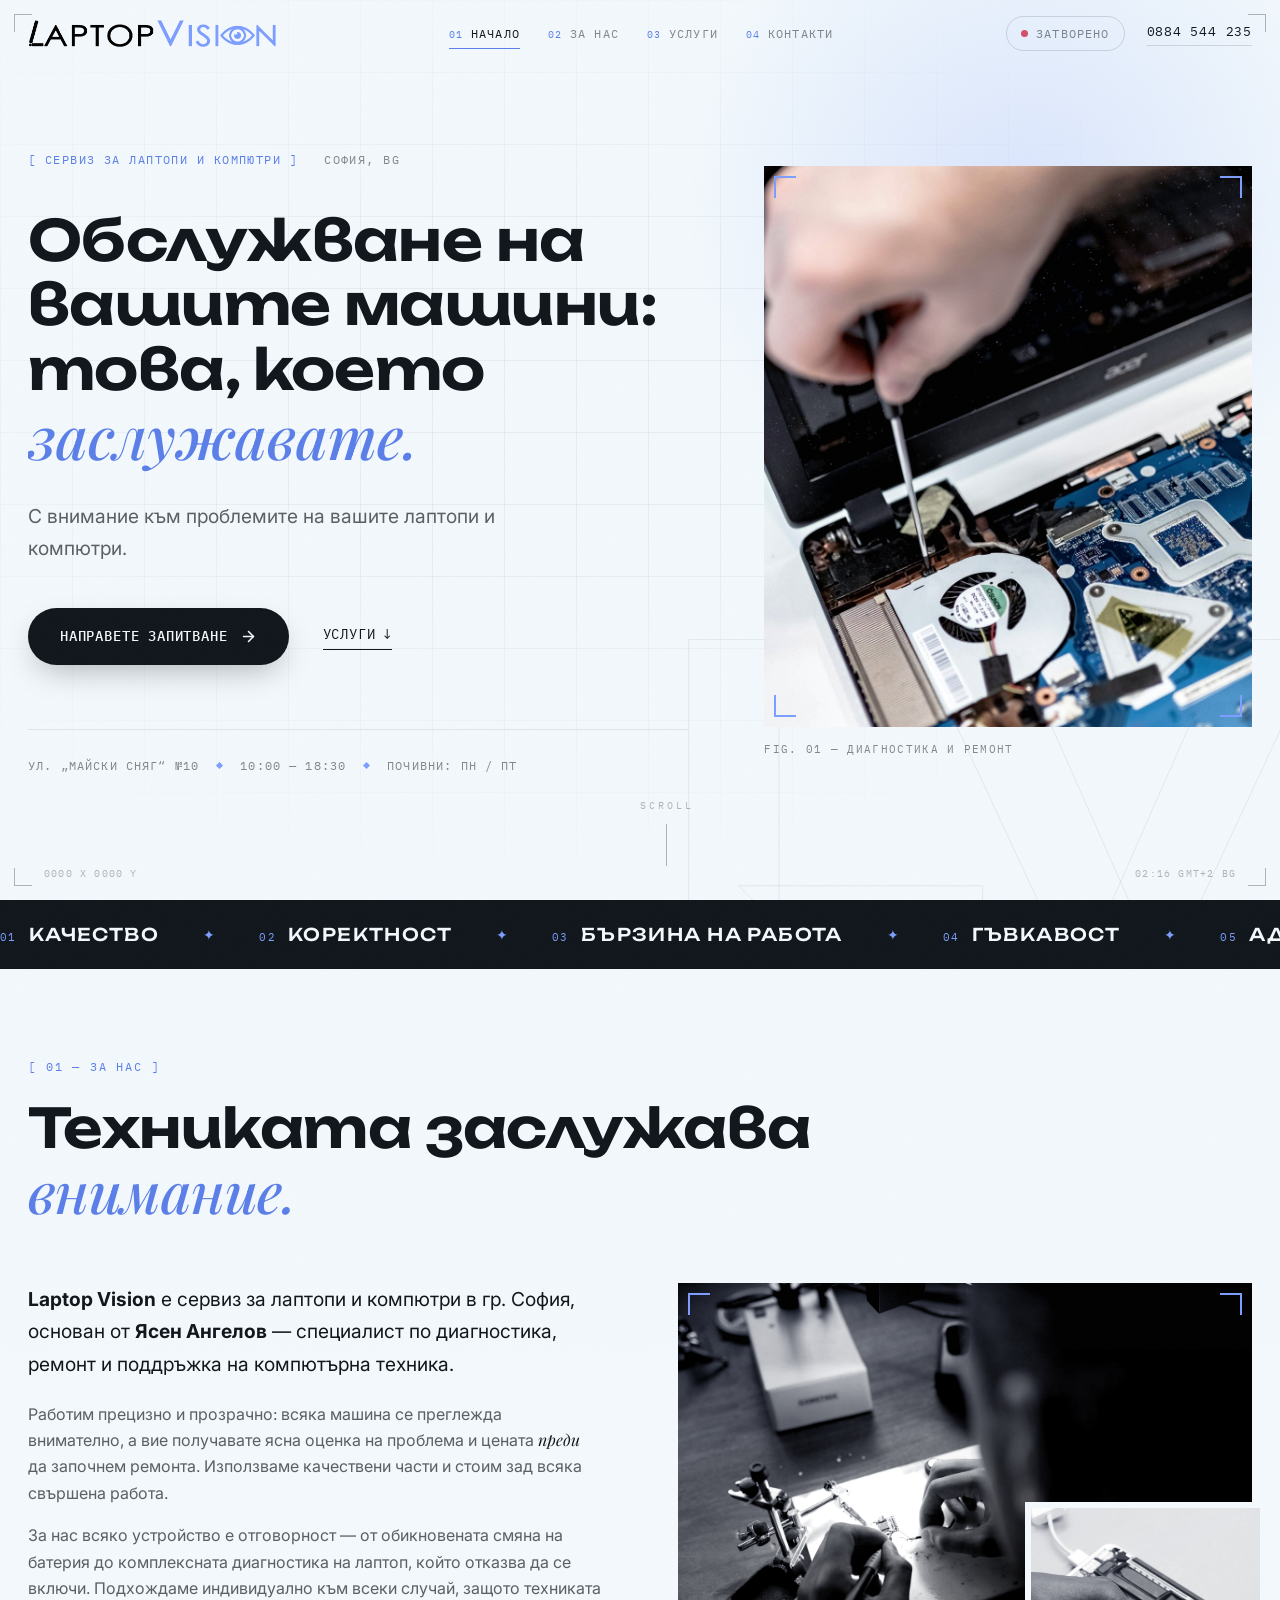
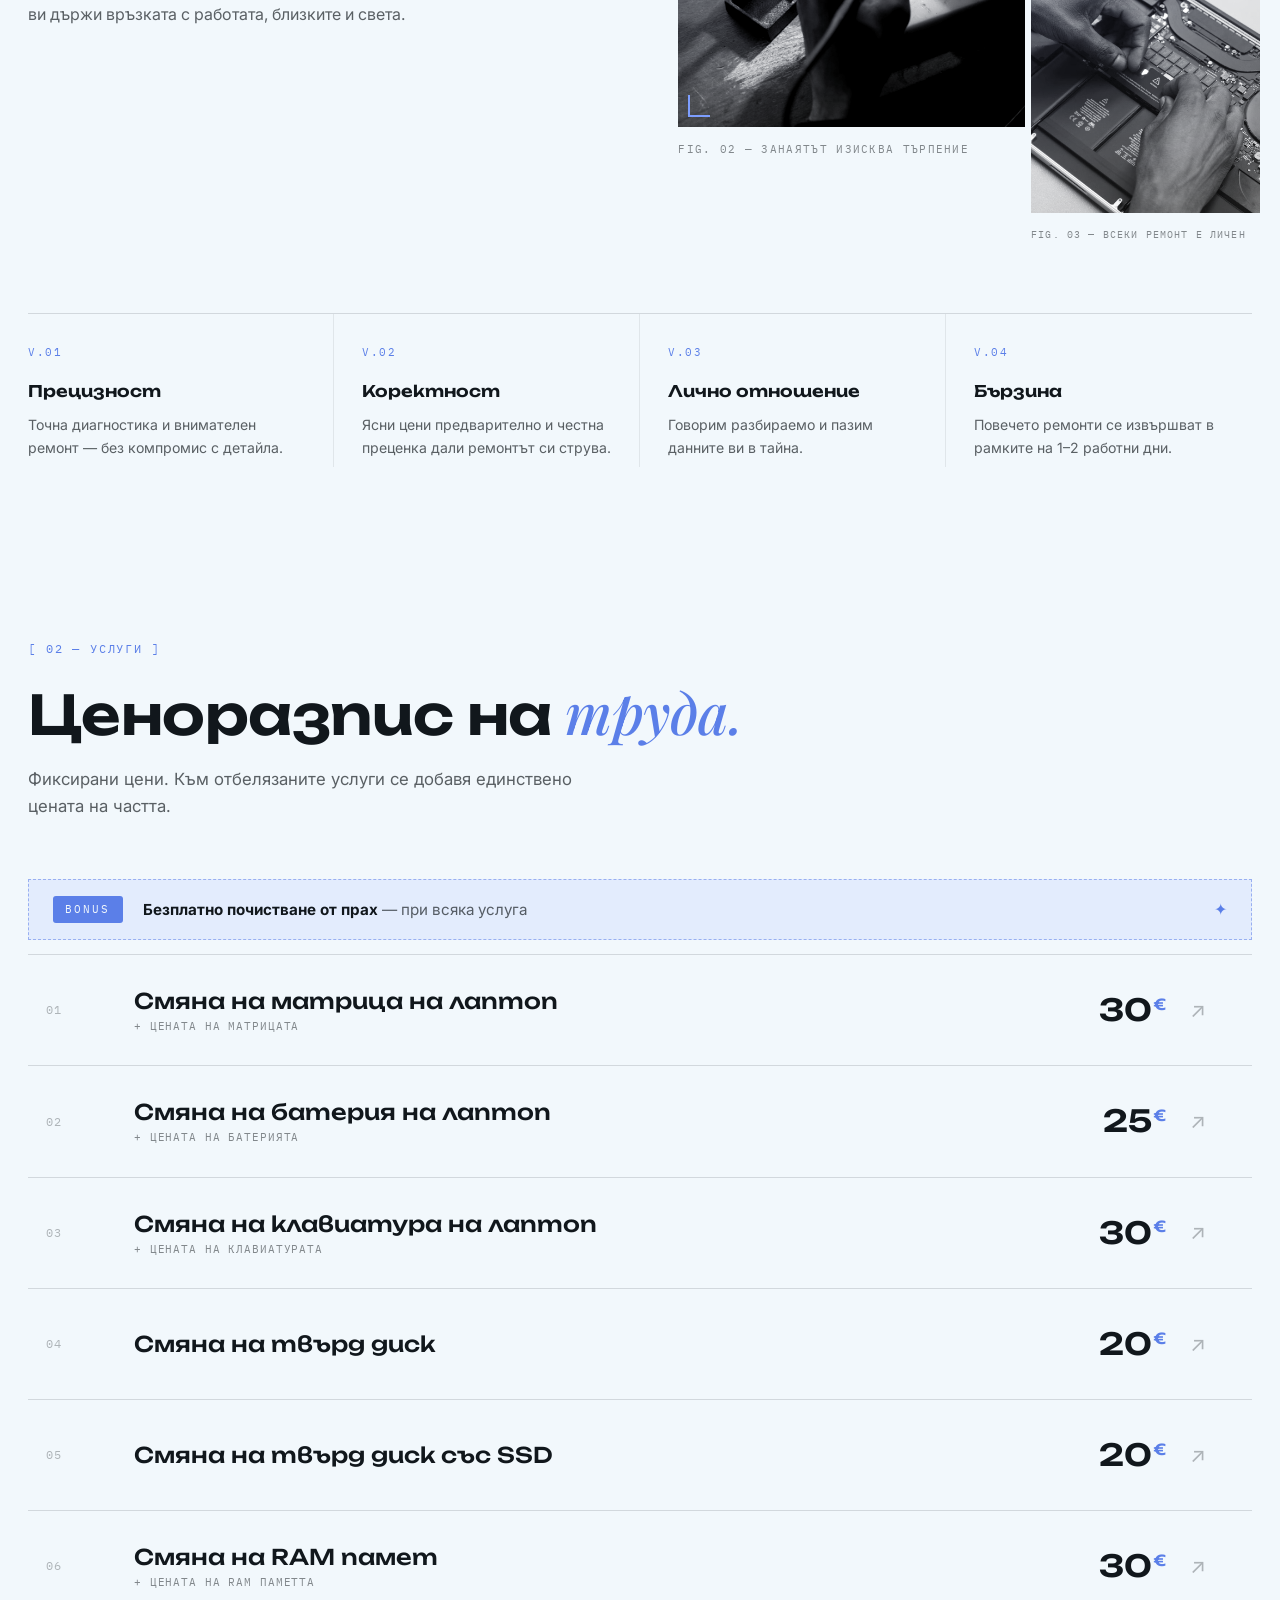
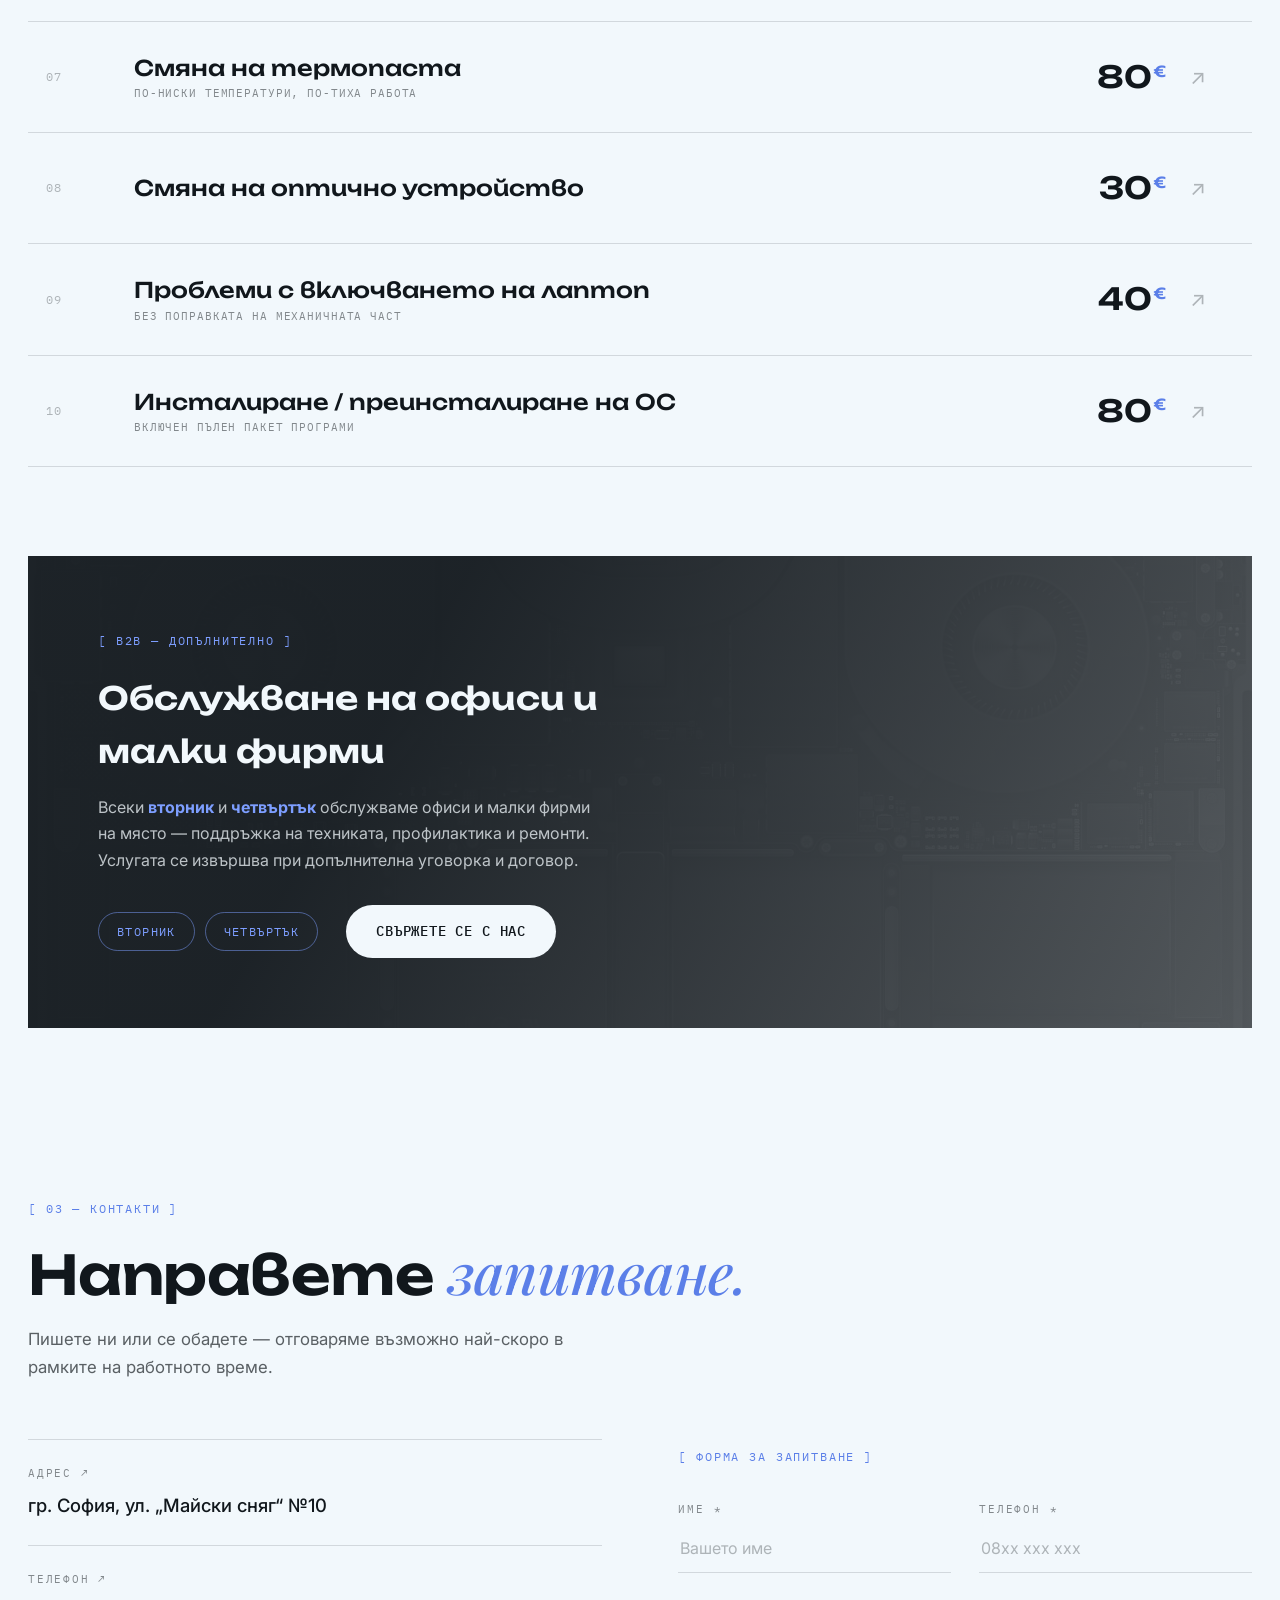
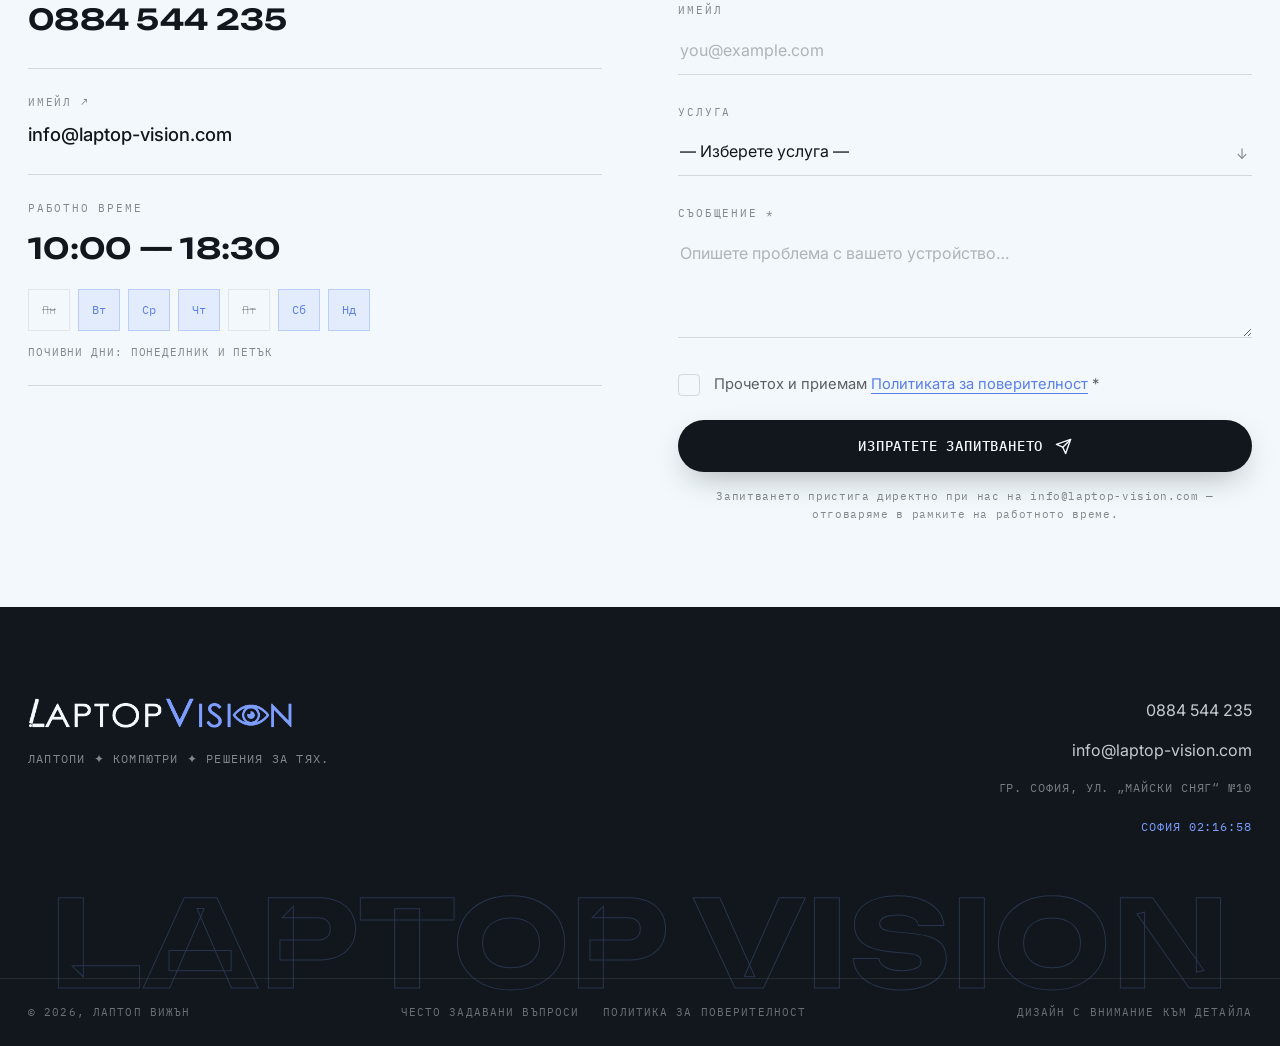
==== index.html @ 8bc9221d "Embed image corrections." ====
<!DOCTYPE html>
<html lang="bg">
<head>
<meta charset="UTF-8">
<meta name="viewport" content="width=device-width, initial-scale=1.0">
<title>Сервиз за лаптопи в София | Laptop Vision — ремонт на лаптопи и компютри</title>
<meta name="description" content="Laptop Vision — сервиз за лаптопи и компютри в София. Смяна на матрица, батерия, клавиатура, SSD и термопаста, преинсталация на ОС. Фиксирани цени ✦ 0884 544 235">
<meta name="robots" content="index, follow, max-image-preview:large, max-snippet:-1">
<meta name="author" content="Laptop Vision">
<meta name="geo.region" content="BG">
<meta name="geo.placename" content="София">
<meta name="theme-color" content="#7d9eff">
<link rel="canonical" href="https://laptop-vision.com/">
<!-- Open Graph -->
<meta property="og:type" content="website">
<meta property="og:site_name" content="Laptop Vision">
<meta property="og:locale" content="bg_BG">
<meta property="og:url" content="https://laptop-vision.com/">
<meta property="og:title" content="Сервиз за лаптопи в София | Laptop Vision">
<meta property="og:description" content="Ремонт и обслужване на лаптопи и компютри в София. Фиксирани цени, безплатно почистване от прах към всяка услуга. ул. „Майски сняг“ №10 ✦ 0884 544 235">
<meta property="og:image" content="https://laptop-vision.com/assets/og-image.jpg">
<meta property="og:image:width" content="1200">
<meta property="og:image:height" content="630">
<meta property="og:image:alt" content="Laptop Vision — сервиз за лаптопи и компютри в София">
<!-- Twitter -->
<meta name="twitter:card" content="summary_large_image">
<meta name="twitter:title" content="Сервиз за лаптопи в София | Laptop Vision">
<meta name="twitter:description" content="Ремонт и обслужване на лаптопи и компютри в София. Фиксирани цени, безплатно почистване от прах към всяка услуга.">
<meta name="twitter:image" content="https://laptop-vision.com/assets/og-image.jpg">
<link rel="icon" type="image/png" href="assets/favicon.png">
<link rel="apple-touch-icon" href="assets/apple-touch-icon.png">
<link rel="preconnect" href="https://fonts.googleapis.com">
<link rel="preconnect" href="https://fonts.gstatic.com" crossorigin>
<link href="https://fonts.googleapis.com/css2?family=Unbounded:wght@400;500;600;700&family=Inter:wght@400;500;600&family=IBM+Plex+Mono:wght@400;500&family=Playfair+Display:ital,wght@1,500;1,600&display=swap" rel="stylesheet">
<link rel="stylesheet" href="styles.css">
<script type="application/ld+json">
{
  "@context": "https://schema.org",
  "@graph": [
    {
      "@type": [
        "LocalBusiness",
        "ProfessionalService"
      ],
      "@id": "https://laptop-vision.com/#business",
      "name": "Laptop Vision",
      "alternateName": "Лаптоп Вижън",
      "description": "Сервиз за лаптопи и компютри в София. Смяна на матрици, батерии, клавиатури, твърди дискове и SSD, RAM памет, термопаста, оптични устройства, решаване на проблеми с включване и преинсталация на операционни системи. Фиксирани цени и безплатно почистване от прах към всяка услуга.",
      "url": "https://laptop-vision.com/",
      "logo": "https://laptop-vision.com/assets/logo.png",
      "image": "https://laptop-vision.com/assets/og-image.jpg",
      "telephone": "+359884544235",
      "email": "info@laptop-vision.com",
      "priceRange": "20€ – 80€",
      "currenciesAccepted": "EUR",
      "address": {
        "@type": "PostalAddress",
        "streetAddress": "ул. „Майски сняг“ №10",
        "addressLocality": "София",
        "addressCountry": "BG"
      },
      "areaServed": {
        "@type": "City",
        "name": "София"
      },
      "founder": {
        "@type": "Person",
        "name": "Ясен Ангелов"
      },
      "openingHoursSpecification": [
        {
          "@type": "OpeningHoursSpecification",
          "dayOfWeek": [
            "Tuesday",
            "Wednesday",
            "Thursday",
            "Saturday",
            "Sunday"
          ],
          "opens": "10:00",
          "closes": "18:30"
        }
      ],
      "hasOfferCatalog": {
        "@type": "OfferCatalog",
        "name": "Услуги и цени",
        "itemListElement": [
          {
            "@type": "Offer",
            "price": "30",
            "priceCurrency": "EUR",
            "itemOffered": {
              "@type": "Service",
              "name": "Смяна на матрица на лаптоп",
              "description": "Към цената се добавя цената на матрицата."
            }
          },
          {
            "@type": "Offer",
            "price": "25",
            "priceCurrency": "EUR",
            "itemOffered": {
              "@type": "Service",
              "name": "Смяна на батерия на лаптоп",
              "description": "Към цената се добавя цената на батерията."
            }
          },
          {
            "@type": "Offer",
            "price": "30",
            "priceCurrency": "EUR",
            "itemOffered": {
              "@type": "Service",
              "name": "Смяна на клавиатура на лаптоп",
              "description": "Към цената се добавя цената на клавиатурата."
            }
          },
          {
            "@type": "Offer",
            "price": "20",
            "priceCurrency": "EUR",
            "itemOffered": {
              "@type": "Service",
              "name": "Смяна на твърд диск"
            }
          },
          {
            "@type": "Offer",
            "price": "20",
            "priceCurrency": "EUR",
            "itemOffered": {
              "@type": "Service",
              "name": "Смяна на твърд диск със SSD"
            }
          },
          {
            "@type": "Offer",
            "price": "30",
            "priceCurrency": "EUR",
            "itemOffered": {
              "@type": "Service",
              "name": "Смяна на RAM памет",
              "description": "Към цената се добавя цената на RAM паметта."
            }
          },
          {
            "@type": "Offer",
            "price": "80",
            "priceCurrency": "EUR",
            "itemOffered": {
              "@type": "Service",
              "name": "Смяна на термопаста",
              "description": "По-ниски температури и по-тиха работа на лаптопа."
            }
          },
          {
            "@type": "Offer",
            "price": "30",
            "priceCurrency": "EUR",
            "itemOffered": {
              "@type": "Service",
              "name": "Смяна на оптично устройство"
            }
          },
          {
            "@type": "Offer",
            "price": "40",
            "priceCurrency": "EUR",
            "itemOffered": {
              "@type": "Service",
              "name": "Проблеми с включването на лаптоп",
              "description": "Без поправката на механичната част."
            }
          },
          {
            "@type": "Offer",
            "price": "80",
            "priceCurrency": "EUR",
            "itemOffered": {
              "@type": "Service",
              "name": "Инсталиране / преинсталиране на ОС",
              "description": "С включен пълен пакет програми."
            }
          }
        ]
      }
    },
    {
      "@type": "WebSite",
      "@id": "https://laptop-vision.com/#website",
      "url": "https://laptop-vision.com/",
      "name": "Laptop Vision — Сервиз за лаптопи и компютри",
      "inLanguage": "bg",
      "publisher": {
        "@id": "https://laptop-vision.com/#business"
      }
    }
  ]
}
</script>
</head>
<body>

<!-- HUD frame -->
<div class="hud" aria-hidden="true">
  <span class="hud-corner hud-tl"></span>
  <span class="hud-corner hud-tr"></span>
  <span class="hud-corner hud-bl"></span>
  <span class="hud-corner hud-br"></span>
  <span class="hud-coords" id="hudCoords">0000 X 0000 Y</span>
  <span class="hud-time"><span id="hudClock">--:--</span> GMT+2 BG</span>
</div>
<div class="scroll-progress" id="scrollProgress" aria-hidden="true"></div>
<div class="grain" aria-hidden="true"></div>
<div class="cursor" id="cursor" aria-hidden="true"><span></span></div>

<!-- ============ NAV ============ -->
<header class="nav" id="nav">
  <div class="nav-inner">
    <a href="#home" class="nav-logo" aria-label="Laptop Vision — начало">
      <img src="assets/logo.png" alt="Laptop Vision — сервиз за лаптопи и компютри в София" width="1914" height="231">
    </a>
    <nav class="nav-links" id="navLinks" aria-label="Основна навигация">
      <a href="#home" class="nav-link is-active"><i>01</i>Начало</a>
      <a href="#about" class="nav-link"><i>02</i>За нас</a>
      <a href="#services" class="nav-link"><i>03</i>Услуги</a>
      <a href="#contacts" class="nav-link"><i>04</i>Контакти</a>
    </nav>
    <div class="nav-actions">
      <span class="nav-status" id="navStatus"><span class="status-dot"></span><em>—</em></span>
      <a href="tel:0884544235" class="nav-phone">0884 544 235</a>
      <a href="tel:0884544235" class="nav-call" aria-label="Обадете ни се — 0884 544 235">
        <svg viewBox="0 0 24 24" fill="none" stroke="currentColor" stroke-width="2.1" stroke-linecap="round" stroke-linejoin="round" aria-hidden="true"><path d="M22 16.92v3a2 2 0 0 1-2.18 2 19.79 19.79 0 0 1-8.63-3.07 19.5 19.5 0 0 1-6-6 19.79 19.79 0 0 1-3.07-8.67A2 2 0 0 1 4.11 2h3a2 2 0 0 1 2 1.72 12.84 12.84 0 0 0 .7 2.81 2 2 0 0 1-.45 2.11L8.09 9.91a16 16 0 0 0 6 6l1.27-1.27a2 2 0 0 1 2.11-.45 12.84 12.84 0 0 0 2.81.7A2 2 0 0 1 22 16.92z"/></svg>
      </a>
      <button class="nav-burger" id="navBurger" aria-label="Меню" aria-expanded="false">
        <span></span><span></span>
      </button>
    </div>
  </div>
</header>

<main>

<!-- ============ 00: НАЧАЛО ============ -->
<section class="hero" id="home">
  <div class="hero-ghost" aria-hidden="true">LV</div>

  <div class="hero-inner">
    <div class="hero-left">
      <div class="hero-meta hero-anim" style="--d:.05s">
        <span>[ Сервиз за лаптопи и компютри ]</span>
        <span>София, BG</span>
      </div>

      <h1 class="hero-title">
        <span class="line"><span class="line-in hero-anim" style="--d:.15s">Обслужване на <br class="br-mobile">вашите машини:</span></span>
        <span class="line"><span class="line-in hero-anim" style="--d:.25s">това, което</span></span>
        <span class="line"><span class="line-in hero-anim" style="--d:.35s"><em>заслужавате.</em></span></span>
      </h1>

      <p class="hero-sub hero-anim" style="--d:.5s">
        С внимание към проблемите на вашите лаптопи и компютри.
      </p>

      <div class="hero-cta hero-anim" style="--d:.62s">
        <a href="#contacts" class="btn btn-primary">
          Направете запитване
          <svg viewBox="0 0 24 24" fill="none" stroke="currentColor" stroke-width="2.2" stroke-linecap="round" stroke-linejoin="round"><path d="M5 12h14"/><path d="m12 5 7 7-7 7"/></svg>
        </a>
        <a href="#services" class="btn-link">Услуги<span class="btn-link-arrow">↓</span></a>
      </div>

      <div class="hero-foot hero-anim" style="--d:.75s">
        <span>ул. „Майски сняг“ №10</span>
        <span class="hf-sep"></span>
        <span>10:00 — 18:30</span>
        <span class="hf-sep"></span>
        <span>почивни: пн / пт</span>
      </div>
    </div>

    <figure class="hero-fig hero-anim" style="--d:.45s">
      <div class="ph ph-hero" id="heroPh">
        <img src="assets/img/hero.jpg" alt="Ремонт на дънна платка на лаптоп в сервиз Laptop Vision, София" id="heroImg" width="1800" height="1200" fetchpriority="high" decoding="async">
        <span class="ph-corner c-tl"></span><span class="ph-corner c-tr"></span>
        <span class="ph-corner c-bl"></span><span class="ph-corner c-br"></span>
      </div>
      <figcaption>FIG. 01 — Диагностика и ремонт</figcaption>
    </figure>
  </div>

  <a href="#about" class="hero-scroll" aria-label="Надолу">
    <span>SCROLL</span><i></i>
  </a>
</section>

<!-- ============ MARQUEE ============ -->
<div class="marquee-band" aria-hidden="true">
  <div class="marquee">
    <div class="marquee-track">
      <span><b>01</b>Качество</span><i>✦</i>
      <span><b>02</b>Коректност</span><i>✦</i>
      <span><b>03</b>Бързина на работа</span><i>✦</i>
      <span><b>04</b>Гъвкавост</span><i>✦</i>
      <span><b>05</b>Адаптивност спрямо вашия случай</span><i>✦</i>
      <span><b>01</b>Качество</span><i>✦</i>
      <span><b>02</b>Коректност</span><i>✦</i>
      <span><b>03</b>Бързина на работа</span><i>✦</i>
      <span><b>04</b>Гъвкавост</span><i>✦</i>
      <span><b>05</b>Адаптивност спрямо вашия случай</span><i>✦</i>
    </div>
    <div class="marquee-track">
      <span><b>01</b>Качество</span><i>✦</i>
      <span><b>02</b>Коректност</span><i>✦</i>
      <span><b>03</b>Бързина на работа</span><i>✦</i>
      <span><b>04</b>Гъвкавост</span><i>✦</i>
      <span><b>05</b>Адаптивност спрямо вашия случай</span><i>✦</i>
      <span><b>01</b>Качество</span><i>✦</i>
      <span><b>02</b>Коректност</span><i>✦</i>
      <span><b>03</b>Бързина на работа</span><i>✦</i>
      <span><b>04</b>Гъвкавост</span><i>✦</i>
      <span><b>05</b>Адаптивност спрямо вашия случай</span><i>✦</i>
    </div>
  </div>
</div>

<!-- ============ 01: ЗА НАС ============ -->
<section class="about section" id="about">
  <div class="container">
    <header class="sec-head reveal">
      <span class="sec-tag">[ 01 — За нас ]</span>
      <h2 class="sec-title">Техниката заслужава <em>внимание.</em></h2>
    </header>

    <div class="about-grid">
      <div class="about-text reveal">
        <p class="lead">
          <strong>Laptop Vision</strong> е сервиз за лаптопи и компютри в гр. София,
          основан от <strong>Ясен Ангелов</strong> — специалист по диагностика, ремонт
          и поддръжка на компютърна техника.
        </p>
        <p>
          Работим прецизно и прозрачно: всяка машина се преглежда внимателно, а вие получавате
          ясна оценка на проблема и цената <em>преди</em> да започнем ремонта. Използваме
          качествени части и стоим зад всяка свършена работа.
        </p>
        <p>
          За нас всяко устройство е отговорност — от обикновената смяна на батерия до
          комплексната диагностика на лаптоп, който отказва да се включи. Подхождаме
          индивидуално към всеки случай, защото техниката ви държи връзката с работата,
          близките и света.
        </p>

      </div>

      <div class="about-media">
        <figure class="about-fig-main reveal">
          <div class="ph ph-duo">
            <img src="assets/img/about.jpg" alt="Спайка на платка под лампа — ремонт на лаптоп в София" width="1600" height="1066" loading="lazy" decoding="async">
            <span class="ph-corner c-tl"></span><span class="ph-corner c-tr"></span>
            <span class="ph-corner c-bl"></span><span class="ph-corner c-br"></span>
          </div>
          <figcaption>FIG. 02 — Занаятът изисква търпение</figcaption>
        </figure>
        <figure class="about-fig-sub reveal" style="--d:.15s">
          <div class="ph ph-duo">
            <img src="assets/img/tech.jpg" alt="Ръце на техник ремонтират лаптоп отвътре — Laptop Vision" width="900" height="1125" loading="lazy" decoding="async">
          </div>
          <figcaption>FIG. 03 — Всеки ремонт е личен</figcaption>
        </figure>
      </div>
    </div>

    <div class="about-values">
      <div class="val reveal" style="--d:.02s"><span>V.01</span><h3>Прецизност</h3><p>Точна диагностика и внимателен ремонт — без компромис с детайла.</p></div>
      <div class="val reveal" style="--d:.08s"><span>V.02</span><h3>Коректност</h3><p>Ясни цени предварително и честна преценка дали ремонтът си струва.</p></div>
      <div class="val reveal" style="--d:.14s"><span>V.03</span><h3>Лично отношение</h3><p>Говорим разбираемо и пазим данните ви в тайна.</p></div>
      <div class="val reveal" style="--d:.2s"><span>V.04</span><h3>Бързина</h3><p>Повечето ремонти се извършват в рамките на 1–2 работни дни.</p></div>
    </div>
  </div>
</section>

<!-- ============ 02: УСЛУГИ ============ -->
<section class="services section" id="services">
  <div class="container">
    <header class="sec-head reveal">
      <span class="sec-tag">[ 02 — Услуги ]</span>
      <h2 class="sec-title">Ценоразпис на <em>труда.</em></h2>
      <p class="sec-sub">Фиксирани цени. Към отбелязаните услуги се добавя единствено цената на частта.</p>
    </header>

    <div class="free-ticket reveal">
      <span class="ft-tag">BONUS</span>
      <span class="ft-text"><strong>Безплатно почистване от прах</strong> — при всяка услуга</span>
      <span class="ft-star">✦</span>
    </div>

    <ul class="svc-list" id="svcList">
      <li class="svc-row reveal" data-img="assets/img/svc-screen.jpg" style="--d:.02s">
        <span class="svc-idx">01</span>
        <span class="svc-name">Смяна на матрица на лаптоп<small>+ цената на матрицата</small></span>
        <span class="svc-price">30<sup>€</sup></span>
        <span class="svc-arrow">↗</span>
      </li>
      <li class="svc-row reveal" data-img="assets/img/svc-battery.jpg" style="--d:.05s">
        <span class="svc-idx">02</span>
        <span class="svc-name">Смяна на батерия на лаптоп<small>+ цената на батерията</small></span>
        <span class="svc-price">25<sup>€</sup></span>
        <span class="svc-arrow">↗</span>
      </li>
      <li class="svc-row reveal" data-img="assets/img/svc-keyboard.jpg" style="--d:.08s">
        <span class="svc-idx">03</span>
        <span class="svc-name">Смяна на клавиатура на лаптоп<small>+ цената на клавиатурата</small></span>
        <span class="svc-price">30<sup>€</sup></span>
        <span class="svc-arrow">↗</span>
      </li>
      <li class="svc-row reveal" data-img="assets/img/svc-hdd.jpg" style="--d:.11s">
        <span class="svc-idx">04</span>
        <span class="svc-name">Смяна на твърд диск</span>
        <span class="svc-price">20<sup>€</sup></span>
        <span class="svc-arrow">↗</span>
      </li>
      <li class="svc-row reveal" data-img="assets/img/svc-ssd.jpg" style="--d:.14s">
        <span class="svc-idx">05</span>
        <span class="svc-name">Смяна на твърд диск със SSD</span>
        <span class="svc-price">20<sup>€</sup></span>
        <span class="svc-arrow">↗</span>
      </li>
      <li class="svc-row reveal" data-img="assets/img/svc-ram.jpg" style="--d:.17s">
        <span class="svc-idx">06</span>
        <span class="svc-name">Смяна на RAM памет<small>+ цената на RAM паметта</small></span>
        <span class="svc-price">30<sup>€</sup></span>
        <span class="svc-arrow">↗</span>
      </li>
      <li class="svc-row reveal" data-img="assets/img/svc-paste.jpg" style="--d:.20s">
        <span class="svc-idx">07</span>
        <span class="svc-name">Смяна на термопаста<small>по-ниски температури, по-тиха работа</small></span>
        <span class="svc-price">80<sup>€</sup></span>
        <span class="svc-arrow">↗</span>
      </li>
      <li class="svc-row reveal" data-img="assets/img/svc-optical.jpg" style="--d:.23s">
        <span class="svc-idx">08</span>
        <span class="svc-name">Смяна на оптично устройство</span>
        <span class="svc-price">30<sup>€</sup></span>
        <span class="svc-arrow">↗</span>
      </li>
      <li class="svc-row reveal" data-img="assets/img/svc-power.jpg" style="--d:.26s">
        <span class="svc-idx">09</span>
        <span class="svc-name">Проблеми с включването на лаптоп<small>без поправката на механичната част</small></span>
        <span class="svc-price">40<sup>€</sup></span>
        <span class="svc-arrow">↗</span>
      </li>
      <li class="svc-row reveal" data-img="assets/img/svc-os.jpg" style="--d:.29s">
        <span class="svc-idx">10</span>
        <span class="svc-name">Инсталиране / преинсталиране на ОС<small>включен пълен пакет програми</small></span>
        <span class="svc-price">80<sup>€</sup></span>
        <span class="svc-arrow">↗</span>
      </li>
    </ul>

    <div class="svc-preview" id="svcPreview" aria-hidden="true"><img src="assets/img/svc-screen.jpg" alt=""></div>

    <!-- Office service -->
    <div class="office-panel reveal">
      <img src="assets/img/dark.jpg" alt="" class="office-bg" aria-hidden="true" width="1600" height="1034" loading="lazy" decoding="async">
      <div class="office-inner">
        <span class="sec-tag light">[ B2B — Допълнително ]</span>
        <h3>Обслужване на офиси и малки фирми</h3>
        <p>
          Всеки <strong>вторник</strong> и <strong>четвъртък</strong> обслужваме офиси и малки фирми
          на място — поддръжка на техниката, профилактика и ремонти.
          Услугата се извършва при допълнителна уговорка и договор.
        </p>
        <div class="office-bottom">
          <div class="office-days">
            <span class="day-pill">Вторник</span>
            <span class="day-pill">Четвъртък</span>
          </div>
          <a href="#contacts" class="btn btn-light">Свържете се с нас</a>
        </div>
      </div>
    </div>
  </div>
</section>

<!-- ============ 03: КОНТАКТИ ============ -->
<section class="contacts section" id="contacts">
  <div class="container">
    <header class="sec-head reveal">
      <span class="sec-tag">[ 03 — Контакти ]</span>
      <h2 class="sec-title">Направете <em>запитване.</em></h2>
      <p class="sec-sub">Пишете ни или се обадете — отговаряме възможно най-скоро в рамките на работното време.</p>
    </header>

    <div class="contacts-grid">
      <div class="contact-info reveal">
        <a class="ci-row" href="https://maps.google.com/?q=София, ул. Майски сняг 10" target="_blank" rel="noopener">
          <span class="ci-label">Адрес ↗</span>
          <span class="ci-value">гр. София, ул. „Майски сняг“ №10</span>
        </a>
        <a class="ci-row" href="tel:0884544235">
          <span class="ci-label">Телефон ↗</span>
          <span class="ci-value big">0884 544 235</span>
        </a>
        <a class="ci-row" href="mailto:info@laptop-vision.com">
          <span class="ci-label">Имейл ↗</span>
          <span class="ci-value">info@laptop-vision.com</span>
        </a>
        <div class="ci-row ci-hours">
          <span class="ci-label">Работно време</span>
          <span class="ci-value big">10:00 — 18:30</span>
          <div class="week" aria-label="Работни дни">
            <span class="wd off">Пн</span><span class="wd">Вт</span><span class="wd">Ср</span>
            <span class="wd">Чт</span><span class="wd off">Пт</span><span class="wd">Сб</span><span class="wd">Нд</span>
          </div>
          <span class="ci-note">почивни дни: понеделник и петък</span>
        </div>
      </div>

      <form class="contact-form reveal" id="contactForm" action="https://api.web3forms.com/submit" method="POST" novalidate>
        <span class="form-tag">[ Форма за запитване ]</span>

        <!-- Web3Forms: поставете своя access key от web3forms.com -->
        <input type="hidden" name="access_key" value="YOUR-WEB3FORMS-ACCESS-KEY">
        <input type="hidden" name="subject" value="Ново запитване от сайта">
        <input type="hidden" name="from_name" value="Laptop Vision — уебсайт">
        <input type="checkbox" name="botcheck" class="botcheck" tabindex="-1" autocomplete="off" aria-hidden="true">

        <div class="field-row">
          <div class="field">
            <label for="fName">Име *</label>
            <input type="text" id="fName" name="Име" placeholder="Вашето име" required>
            <span class="field-err">Моля, въведете име.</span>
          </div>
          <div class="field">
            <label for="fPhone">Телефон *</label>
            <input type="tel" id="fPhone" name="Телефон" placeholder="08xx xxx xxx" required>
            <span class="field-err">Моля, въведете валиден телефон.</span>
          </div>
        </div>

        <div class="field">
          <label for="fEmail">Имейл</label>
          <input type="email" id="fEmail" name="Имейл" placeholder="you@example.com">
          <span class="field-err">Имейлът изглежда невалиден.</span>
        </div>

        <div class="field">
          <label for="fService">Услуга</label>
          <div class="select-wrap">
            <select id="fService" name="Услуга">
              <option value="">— Изберете услуга —</option>
              <option>Смяна на матрица на лаптоп</option>
              <option>Смяна на батерия на лаптоп</option>
              <option>Смяна на клавиатура на лаптоп</option>
              <option>Смяна на твърд диск</option>
              <option>Смяна на твърд диск със SSD</option>
              <option>Смяна на RAM памет</option>
              <option>Смяна на термопаста</option>
              <option>Смяна на оптично устройство</option>
              <option>Проблем с включването на лаптоп</option>
              <option>Инсталиране / преинсталиране на ОС</option>
              <option>Офис / фирмено обслужване</option>
              <option>Друго</option>
              <option>Не знам / Не мога да преценя</option>
            </select>
            <span class="select-arrow">↓</span>
          </div>
        </div>

        <div class="field">
          <label for="fMsg">Съобщение *</label>
          <textarea id="fMsg" name="Съобщение" rows="4" placeholder="Опишете проблема с вашето устройство…" required></textarea>
          <span class="field-err">Моля, опишете накратко запитването си.</span>
        </div>

        <div class="field field-check">
          <label class="check" for="fPrivacy">
            <input type="checkbox" id="fPrivacy" name="Съгласие с политиката" value="Да — приемам Политиката за поверителност" required>
            <span class="check-box" aria-hidden="true">
              <svg viewBox="0 0 12 10" fill="none"><path d="M1 5.2 4.4 8.6 11 1.4" stroke="currentColor" stroke-width="1.8" stroke-linecap="round" stroke-linejoin="round"/></svg>
            </span>
            <span class="check-text">Прочетох и приемам <a href="privacy.html" target="_blank" rel="noopener">Политиката за поверителност</a> *</span>
          </label>
          <span class="field-err">Моля, потвърдете, че приемате Политиката за поверителност.</span>
        </div>

        <button type="submit" class="btn btn-primary btn-block">
          Изпратете запитването
          <svg viewBox="0 0 24 24" fill="none" stroke="currentColor" stroke-width="2" stroke-linecap="round" stroke-linejoin="round"><path d="m22 2-7 20-4-9-9-4z"/><path d="M22 2 11 13"/></svg>
        </button>
        <p class="form-note">Запитването пристига директно при нас на info@laptop-vision.com — отговаряме в рамките на работното време.</p>

        <div class="form-success" id="formSuccess" role="status">
          <strong>✓ Благодарим ви!</strong>
          <span>Запитването ви е изпратено успешно. Ще се свържем с вас възможно най-скоро в рамките на работното време.</span>
        </div>
        <div class="form-error" id="formError" role="alert">
          <strong>Нещо се обърка.</strong>
          <span>Запитването не беше изпратено. Опитайте отново или ни пишете директно на <a href="mailto:info@laptop-vision.com">info@laptop-vision.com</a>.</span>
        </div>
      </form>
    </div>
  </div>
</section>

</main>

<!-- ============ FOOTER ============ -->
<footer class="footer">
  <div class="container">
    <div class="footer-top">
      <div class="footer-brand">
        <img src="assets/logo-light.png" alt="Laptop Vision" class="footer-logo" width="1914" height="231" loading="lazy" decoding="async">
        <p class="footer-slogan">Лаптопи ✦ Компютри ✦ Решения за тях.</p>
      </div>
      <div class="footer-contact">
        <a href="tel:0884544235">0884 544 235</a>
        <a href="mailto:info@laptop-vision.com">info@laptop-vision.com</a>
        <span>гр. София, ул. „Майски сняг“ №10</span>
        <span class="footer-clock" id="footerClock">София --:--:--</span>
      </div>
    </div>
  </div>
  <div class="footer-ghost" aria-hidden="true">LAPTOP VISION</div>
  <div class="footer-bottom">
    <div class="container">
      <span>© <span id="year">2026</span>, Лаптоп Вижън</span>
      <span class="footer-links">
        <a href="faq.html" class="footer-legal">Често задавани въпроси</a>
        <a href="privacy.html" class="footer-legal">Политика за поверителност</a>
      </span>
      <span>Дизайн с внимание към детайла</span>
    </div>
  </div>
</footer>

<script src="script.js"></script>
</body>
</html>
---- styles.css ----
/* ============================================================
   Laptop Vision — technical editorial
   Wisteria #7d9eff · Alice #f2f8fc · Ink #11171c
   ============================================================ */

:root {
  --wisteria: #7d9eff;
  --wisteria-deep: #5b7fe8;
  --wisteria-soft: rgba(125, 158, 255, 0.13);
  --alice: #f2f8fc;
  --ink: #11171c;
  --ink-70: rgba(17, 23, 28, 0.68);
  --ink-50: rgba(17, 23, 28, 0.5);
  --ink-30: rgba(17, 23, 28, 0.3);
  --line: rgba(17, 23, 28, 0.14);
  --line-soft: rgba(17, 23, 28, 0.08);
  --font-d: "Unbounded", sans-serif;
  --font-b: "Inter", sans-serif;
  --font-m: "IBM Plex Mono", monospace;
  --font-s: "Playfair Display", serif;
  --ease: cubic-bezier(0.22, 1, 0.36, 1);
}

* { margin: 0; padding: 0; box-sizing: border-box; }
html { scroll-behavior: smooth; -webkit-text-size-adjust: 100%; }

body {
  font-family: var(--font-b);
  background: var(--alice);
  color: var(--ink);
  line-height: 1.65;
  overflow-x: hidden;
}

::selection { background: var(--wisteria); color: var(--ink); }
img { max-width: 100%; display: block; }
a { color: inherit; text-decoration: none; }
button { font-family: inherit; cursor: pointer; border: none; background: none; }
input, select, textarea { font-family: inherit; font-size: 1rem; color: var(--ink); }
ul { list-style: none; }

:focus-visible { outline: 2px solid var(--wisteria-deep); outline-offset: 3px; }

.container { width: min(1240px, calc(100% - 56px)); margin-inline: auto; }
.section { padding: clamp(56px, 6.5vw, 96px) 0; scroll-margin-top: 60px; position: relative; }

/* ---------- Grain ---------- */
.grain {
  position: fixed; inset: -50%; z-index: 2000; pointer-events: none;
  background-image: url("data:image/svg+xml,%3Csvg xmlns='http://www.w3.org/2000/svg' width='300' height='300'%3E%3Cfilter id='n'%3E%3CfeTurbulence type='fractalNoise' baseFrequency='0.9' numOctaves='2'/%3E%3C/filter%3E%3Crect width='300' height='300' filter='url(%23n)' opacity='0.5'/%3E%3C/svg%3E");
  opacity: 0.035;
  animation: grainShift 0.9s steps(4) infinite;
}
@keyframes grainShift {
  0% { transform: translate(0,0); } 25% { transform: translate(-2%,1%); }
  50% { transform: translate(1%,-2%); } 75% { transform: translate(-1%,2%); } 100% { transform: translate(0,0); }
}

/* ---------- HUD frame ---------- */
.hud { position: fixed; inset: 0; z-index: 1500; pointer-events: none; }
.hud-corner {
  position: absolute; width: 18px; height: 18px;
  border-color: var(--ink-30); border-style: solid; border-width: 0;
}
.hud-tl { top: 14px; left: 14px; border-top-width: 1px; border-left-width: 1px; }
.hud-tr { top: 14px; right: 14px; border-top-width: 1px; border-right-width: 1px; }
.hud-bl { bottom: 14px; left: 14px; border-bottom-width: 1px; border-left-width: 1px; }
.hud-br { bottom: 14px; right: 14px; border-bottom-width: 1px; border-right-width: 1px; }
.hud-coords, .hud-time {
  position: absolute; bottom: 18px;
  font-family: var(--font-m); font-size: 10px; letter-spacing: 0.12em;
  color: var(--ink-30);
}
.hud-coords { left: 44px; }
.hud-time { right: 44px; }

/* ---------- Scroll progress ---------- */
.scroll-progress {
  position: fixed; top: 0; left: 0; height: 2px; width: 0;
  background: var(--wisteria); z-index: 1600;
}

/* ---------- Custom cursor ---------- */
.cursor {
  position: fixed; top: 0; left: 0; z-index: 1900; pointer-events: none;
  width: 34px; height: 34px; margin: -17px 0 0 -17px;
  border: 1px solid var(--ink-50); border-radius: 50%;
  display: none;
  transition: width 0.3s var(--ease), height 0.3s var(--ease),
              margin 0.3s var(--ease), border-color 0.3s, background 0.3s;
}
.cursor span {
  position: absolute; top: 50%; left: 50%; width: 4px; height: 4px;
  background: var(--wisteria-deep); border-radius: 50%;
  transform: translate(-50%, -50%);
}
.cursor.is-hover {
  width: 56px; height: 56px; margin: -28px 0 0 -28px;
  border-color: var(--wisteria-deep);
  background: rgba(125, 158, 255, 0.12);
}
@media (pointer: fine) { .cursor { display: block; } }

/* ---------- Buttons ---------- */
.btn {
  display: inline-flex; align-items: center; gap: 12px;
  font-family: var(--font-m); font-weight: 500; font-size: 0.85rem;
  letter-spacing: 0.06em; text-transform: uppercase;
  border-radius: 999px; white-space: nowrap;
  transition: transform 0.4s var(--ease), box-shadow 0.4s var(--ease), background 0.35s, color 0.35s;
  position: relative; overflow: hidden;
}
.btn svg { width: 17px; height: 17px; transition: transform 0.4s var(--ease); }
.btn:hover svg { transform: translateX(5px); }
.btn-primary {
  background: var(--ink); color: var(--alice); padding: 17px 32px;
  box-shadow: 0 12px 32px -10px rgba(17, 23, 28, 0.35);
}
.btn-primary::after {
  content: ""; position: absolute; inset: 0;
  background: linear-gradient(105deg, transparent 30%, rgba(125,158,255,.55) 50%, transparent 70%);
  transform: translateX(-130%);
  transition: transform 0.8s var(--ease);
}
.btn-primary:hover { transform: translateY(-3px); box-shadow: 0 18px 40px -12px rgba(91,127,232,.55); }
.btn-primary:hover::after { transform: translateX(130%); }
.btn-light { background: var(--alice); color: var(--ink); padding: 15px 30px; }
.btn-light:hover { transform: translateY(-3px); box-shadow: 0 14px 30px -8px rgba(0,0,0,.4); }
.btn-block { width: 100%; justify-content: center; }

.btn-link {
  font-family: var(--font-m); font-size: 0.85rem; letter-spacing: 0.06em;
  text-transform: uppercase; color: var(--ink);
  border-bottom: 1px solid var(--ink); padding-bottom: 4px;
  display: inline-flex; gap: 8px; align-items: center;
  transition: color 0.3s, border-color 0.3s;
}
.btn-link-arrow { transition: transform 0.35s var(--ease); display: inline-block; }
.btn-link:hover { color: var(--wisteria-deep); border-color: var(--wisteria-deep); }
.btn-link:hover .btn-link-arrow { transform: translateY(4px); }

/* ---------- Nav ---------- */
.nav {
  position: fixed; top: 0; left: 0; right: 0; z-index: 1000;
  border-bottom: 1px solid transparent;
  transition: background 0.4s, border-color 0.4s, backdrop-filter 0.4s;
}
.nav.is-scrolled {
  background: rgba(242, 248, 252, 0.85);
  backdrop-filter: blur(16px) saturate(1.3);
  -webkit-backdrop-filter: blur(16px) saturate(1.3);
  border-bottom-color: var(--line-soft);
}
.nav-inner {
  width: min(1360px, calc(100% - 56px)); margin-inline: auto;
  display: flex; align-items: center; justify-content: space-between;
  gap: 28px; padding: 16px 0;
}
.nav-logo { min-width: 0; }
.nav-logo img { height: auto; width: auto; max-height: 30px; transition: transform 0.4s var(--ease); }
.nav-logo:hover img { transform: scale(1.05); }

.nav-links { display: flex; gap: 28px; }
.nav-link {
  font-family: var(--font-m); font-size: 0.78rem; letter-spacing: 0.1em;
  text-transform: uppercase; color: var(--ink-50);
  display: inline-flex; align-items: baseline; gap: 7px;
  transition: color 0.3s; position: relative;
}
.nav-link i { font-style: normal; font-size: 0.62rem; color: var(--wisteria-deep); }
.nav-link::after {
  content: ""; position: absolute; left: 0; bottom: -5px; height: 1px; width: 0;
  background: var(--ink); transition: width 0.35s var(--ease);
}
.nav-link:hover { color: var(--ink); }
.nav-link:hover::after { width: 100%; }
.nav-link.is-active { color: var(--ink); }
.nav-link.is-active::after { width: 100%; background: var(--wisteria-deep); }

.nav-actions { display: flex; align-items: center; gap: 22px; }
.nav-status {
  display: inline-flex; align-items: center; gap: 8px;
  font-family: var(--font-m); font-size: 0.72rem; letter-spacing: 0.1em;
  text-transform: uppercase; color: var(--ink-50);
  border: 1px solid var(--line); border-radius: 999px; padding: 7px 14px;
}
.nav-status em { font-style: normal; }
.status-dot { width: 7px; height: 7px; border-radius: 50%; background: var(--ink-30); }
.nav-status.open .status-dot {
  background: #35b26f; box-shadow: 0 0 0 0 rgba(53,178,111,.5);
  animation: pulse 2.2s ease-out infinite;
}
.nav-status.open { color: var(--ink); border-color: rgba(53,178,111,.4); }
.nav-status.closed .status-dot { background: #d1506a; }
@keyframes pulse {
  0% { box-shadow: 0 0 0 0 rgba(53,178,111,.45); }
  70% { box-shadow: 0 0 0 8px rgba(53,178,111,0); }
  100% { box-shadow: 0 0 0 0 rgba(53,178,111,0); }
}
.nav-phone {
  font-family: var(--font-m); font-size: 0.82rem; letter-spacing: 0.06em;
  color: var(--ink); border-bottom: 1px solid var(--line);
  padding-bottom: 2px; transition: border-color 0.3s, color 0.3s;
  white-space: nowrap;
}
.nav-phone:hover { color: var(--wisteria-deep); border-color: var(--wisteria-deep); }

/* Mobile quick-call button (shown only when the text number is hidden) */
.nav-call {
  display: none; width: 40px; height: 40px; border-radius: 50%; flex: none;
  align-items: center; justify-content: center;
  background: var(--wisteria); color: var(--ink);
  box-shadow: 0 0 0 0 rgba(125,158,255,.5);
  animation: call-pulse 2.4s ease-out infinite;
  transition: transform 0.25s var(--ease), background 0.3s;
}
.nav-call svg { width: 17px; height: 17px; }
.nav-call:hover { background: var(--wisteria-deep); }
.nav-call:active { transform: scale(0.9); }
@keyframes call-pulse {
  0% { box-shadow: 0 0 0 0 rgba(125,158,255,.45); }
  70% { box-shadow: 0 0 0 10px rgba(125,158,255,0); }
  100% { box-shadow: 0 0 0 0 rgba(125,158,255,0); }
}
@media (prefers-reduced-motion: reduce) { .nav-call { animation: none; } }

.nav-burger { display: none; flex-direction: column; gap: 6px; padding: 10px; }
.nav-burger span {
  width: 26px; height: 1.5px; background: var(--ink);
  transition: transform 0.35s var(--ease), opacity 0.3s;
}
.nav-burger.is-open span:nth-child(1) { transform: translateY(4px) rotate(45deg); }
.nav-burger.is-open span:nth-child(2) { transform: translateY(-3.5px) rotate(-45deg); }

/* ---------- Hero ---------- */
.hero {
  position: relative; min-height: 100svh;
  display: flex; flex-direction: column; justify-content: center;
  padding: clamp(120px, 15vh, 170px) 0 110px; overflow: hidden;
}
.hero::before {
  content: ""; position: absolute; inset: 0;
  background-image:
    linear-gradient(rgba(17,23,28,.05) 1px, transparent 1px),
    linear-gradient(90deg, rgba(17,23,28,.05) 1px, transparent 1px);
  background-size: 72px 72px;
  mask-image: radial-gradient(ellipse 80% 70% at 40% 45%, #000 25%, transparent 78%);
  -webkit-mask-image: radial-gradient(ellipse 80% 70% at 40% 45%, #000 25%, transparent 78%);
}
.hero::after {
  content: ""; position: absolute; top: -20%; right: -10%;
  width: 60vw; height: 60vw; border-radius: 50%;
  background: radial-gradient(circle, rgba(125,158,255,.22), transparent 62%);
  pointer-events: none;
}
.hero-ghost {
  position: absolute; right: -2vw; bottom: -6vw;
  font-family: var(--font-d); font-weight: 700;
  font-size: 34vw; line-height: 0.8; letter-spacing: -0.04em;
  color: transparent;
  -webkit-text-stroke: 1px rgba(17,23,28,0.07);
  pointer-events: none; user-select: none;
}

.hero-inner {
  position: relative; z-index: 2;
  width: min(1360px, calc(100% - 56px)); margin-inline: auto;
  display: grid; grid-template-columns: 1.15fr 0.85fr;
  gap: clamp(40px, 6vw, 90px); align-items: center;
}

.hero-anim { opacity: 0; transform: translateY(30px); animation: heroIn 1s var(--ease) forwards; animation-delay: var(--d, 0s); }
@keyframes heroIn { to { opacity: 1; transform: translateY(0); } }

.hero-meta {
  display: flex; gap: 26px; flex-wrap: wrap;
  font-family: var(--font-m); font-size: 0.75rem; letter-spacing: 0.12em;
  text-transform: uppercase; color: var(--ink-50); margin-bottom: 38px;
}
.hero-meta span:first-child { color: var(--wisteria-deep); }

.hero-title {
  font-family: var(--font-d); font-weight: 600;
  font-size: clamp(1.7rem, 4.4vw, 3.6rem);
  line-height: 1.14; letter-spacing: -0.01em;
}
.hero-title .line { display: block; overflow: hidden; padding-bottom: 0.08em; margin-bottom: -0.08em; }
.br-mobile { display: none; }
.hero-title .line-in { display: inline-block; transform: translateY(110%); }
.hero-title .line-in.hero-anim { animation-name: lineIn; }
@keyframes lineIn { to { opacity: 1; transform: translateY(0); } }
.hero-title em {
  font-family: var(--font-s); font-style: italic; font-weight: 500;
  font-size: 1.06em; color: var(--wisteria-deep); letter-spacing: 0;
}

.hero-sub {
  margin-top: 30px; font-size: clamp(1rem, 1.6vw, 1.2rem);
  color: var(--ink-70); max-width: 480px;
}
.hero-cta { display: flex; align-items: center; gap: 34px; flex-wrap: wrap; margin-top: 44px; }

.hero-foot {
  display: flex; align-items: center; gap: 18px; flex-wrap: wrap;
  margin-top: 64px; padding-top: 26px; border-top: 1px solid var(--line-soft);
  font-family: var(--font-m); font-size: 0.72rem; letter-spacing: 0.1em;
  text-transform: uppercase; color: var(--ink-50);
}
.hf-sep { width: 5px; height: 5px; background: var(--wisteria); transform: rotate(45deg); }

/* photo frame */
.hero-fig { position: relative; }
.hero-fig figcaption, .about-fig-main figcaption, .about-fig-sub figcaption {
  margin-top: 14px;
  font-family: var(--font-m); font-size: 0.68rem; letter-spacing: 0.12em;
  text-transform: uppercase; color: var(--ink-50);
  display: flex; justify-content: space-between;
}
.ph { position: relative; overflow: hidden; }
.ph img {
  width: 100%; height: 100%; object-fit: cover;
  filter: saturate(0.82) contrast(1.06);
  transition: filter 0.6s var(--ease), transform 0.9s var(--ease);
}
.ph::after {
  content: ""; position: absolute; inset: 0;
  background: linear-gradient(160deg, rgba(125,158,255,.28), rgba(17,23,28,.12));
  mix-blend-mode: soft-light; pointer-events: none;
}
.ph:hover img { filter: saturate(1) contrast(1.02); transform: scale(1.03); }
.ph-hero { aspect-ratio: 4 / 4.6; }
.ph-corner {
  position: absolute; width: 22px; height: 22px; z-index: 3;
  border-color: var(--wisteria); border-style: solid; border-width: 0;
}
.c-tl { top: 10px; left: 10px; border-top-width: 2px; border-left-width: 2px; }
.c-tr { top: 10px; right: 10px; border-top-width: 2px; border-right-width: 2px; }
.c-bl { bottom: 10px; left: 10px; border-bottom-width: 2px; border-left-width: 2px; }
.c-br { bottom: 10px; right: 10px; border-bottom-width: 2px; border-right-width: 2px; }

.hero-scroll {
  position: absolute; bottom: 34px; left: 50%; transform: translateX(-50%);
  display: flex; flex-direction: column; align-items: center; gap: 10px;
  font-family: var(--font-m); font-size: 0.62rem; letter-spacing: 0.3em;
  color: var(--ink-30);
  opacity: 0; animation: heroIn 1s var(--ease) 1.1s forwards;
}
.hero-scroll i {
  width: 1px; height: 42px; background: var(--ink-30);
  position: relative; overflow: hidden;
}
.hero-scroll i::after {
  content: ""; position: absolute; top: -50%; left: 0; width: 100%; height: 50%;
  background: var(--wisteria-deep);
  animation: scrollLine 1.8s var(--ease) infinite;
}
@keyframes scrollLine { to { top: 110%; } }

/* ---------- Marquee ---------- */
.marquee-band {
  background: var(--ink); color: var(--alice);
  padding: 20px 0; overflow: hidden; position: relative; z-index: 3;
}
.marquee {
  display: flex; width: max-content;
  animation: marquee 40s linear infinite;
}
.marquee:hover { animation-play-state: paused; }
.marquee-track {
  display: flex; align-items: center; gap: 44px; padding-right: 44px;
}
@keyframes marquee { from { transform: translateX(0); } to { transform: translateX(-50%); } }
.marquee-track span {
  display: inline-flex; align-items: baseline; gap: 12px;
  font-family: var(--font-d); font-weight: 500;
  font-size: clamp(0.85rem, 1.6vw, 1.1rem);
  text-transform: uppercase; letter-spacing: 0.08em; white-space: nowrap;
}
.marquee-track b {
  font-family: var(--font-m); font-weight: 400; font-size: 0.65em;
  color: var(--wisteria);
}
.marquee-track i { font-style: normal; color: var(--wisteria); font-size: 0.9rem; }

/* ---------- Section heads ---------- */
.sec-head { margin-bottom: clamp(38px, 4.5vw, 60px); max-width: 860px; }
.sec-tag {
  display: inline-block; font-family: var(--font-m); font-size: 0.72rem;
  letter-spacing: 0.16em; text-transform: uppercase;
  color: var(--wisteria-deep); margin-bottom: 22px;
}
.sec-tag.light { color: var(--wisteria); }
.sec-title {
  font-family: var(--font-d); font-weight: 600;
  font-size: clamp(1.7rem, 4.4vw, 3.4rem);
  line-height: 1.12; letter-spacing: -0.01em;
}
.sec-title em {
  font-family: var(--font-s); font-style: italic; font-weight: 500;
  color: var(--wisteria-deep); font-size: 1.05em;
}
.sec-sub { margin-top: 20px; color: var(--ink-70); font-size: 1.05rem; max-width: 560px; }

/* ---------- Reveal ---------- */
.js .reveal {
  opacity: 0; transform: translateY(36px);
  transition: opacity 0.9s var(--ease), transform 0.9s var(--ease);
  transition-delay: var(--d, 0s);
}
.js .reveal.is-visible { opacity: 1; transform: translateY(0); }

/* ---------- About ---------- */
.about-grid {
  display: grid; grid-template-columns: 1fr 1fr;
  gap: clamp(44px, 6vw, 90px); align-items: start;
}
.about-text .lead { font-size: 1.2rem; line-height: 1.7; margin-bottom: 20px; color: var(--ink); }
.about-text p + p { margin-top: 16px; }
.about-text p { color: var(--ink-70); }
.about-text p em { font-family: var(--font-s); font-style: italic; color: var(--ink); }

.about-media { position: relative; padding-bottom: 90px; }
.about-fig-main { position: relative; z-index: 1; }
.about-fig-main .ph { aspect-ratio: 4 / 3.1; }
.about-fig-sub {
  position: absolute; right: -14px; bottom: 0; width: 42%; z-index: 2;
  border: 6px solid var(--alice);
}
.about-fig-sub .ph { aspect-ratio: 3 / 4; }
.about-fig-sub figcaption { font-size: 0.6rem; }
.ph-duo img { filter: grayscale(1) contrast(1.08); }
.ph-duo:hover img { filter: grayscale(0) contrast(1.02); }

.about-values {
  margin-top: clamp(44px, 5vw, 72px);
  display: grid; grid-template-columns: repeat(4, 1fr);
  border-top: 1px solid var(--line);
}
.val {
  padding: 30px 28px 8px 0;
  border-right: 1px solid var(--line-soft);
  transition: background 0.4s;
}
.val + .val { padding-left: 28px; }
.val:last-child { border-right: 0; }
.val span {
  font-family: var(--font-m); font-size: 0.68rem; letter-spacing: 0.14em;
  color: var(--wisteria-deep); display: block; margin-bottom: 16px;
}
.val h3 { font-family: var(--font-d); font-weight: 600; font-size: 1rem; margin-bottom: 10px; }
.val p { font-size: 0.88rem; color: var(--ink-70); line-height: 1.6; }

/* ---------- Services list ---------- */
.free-ticket {
  display: flex; align-items: center; gap: 20px;
  border: 1px dashed rgba(91,127,232,.55);
  background: var(--wisteria-soft);
  padding: 16px 24px; margin-bottom: 14px;
}
.ft-tag {
  font-family: var(--font-m); font-size: 0.66rem; letter-spacing: 0.2em;
  color: var(--alice); background: var(--wisteria-deep);
  padding: 5px 12px; border-radius: 3px;
}
.ft-text { font-size: 0.95rem; color: var(--ink-70); }
.ft-text strong { color: var(--ink); }
.ft-star { margin-left: auto; color: var(--wisteria-deep); }

.svc-list { border-top: 1px solid var(--line); }
.svc-row {
  position: relative;
  display: grid; grid-template-columns: 64px 1fr auto 44px;
  align-items: center; gap: 24px;
  padding: 30px 18px;
  border-bottom: 1px solid var(--line);
  cursor: pointer;
  transition: padding 0.4s var(--ease);
}
.svc-row::before {
  content: ""; position: absolute; inset: 0;
  background: var(--ink);
  transform: scaleY(0); transform-origin: bottom;
  transition: transform 0.45s var(--ease);
  z-index: 0;
}
.svc-row:hover::before { transform: scaleY(1); }
.svc-row > * { position: relative; z-index: 1; }
.svc-idx {
  font-family: var(--font-m); font-size: 0.75rem; letter-spacing: 0.1em;
  color: var(--ink-30); transition: color 0.3s;
}
.svc-name {
  font-family: var(--font-d); font-weight: 500;
  font-size: clamp(0.95rem, 2vw, 1.35rem); line-height: 1.3;
  transition: color 0.3s;
  display: flex; flex-direction: column; gap: 4px;
}
.svc-name small {
  font-family: var(--font-m); font-weight: 400; font-size: 0.68rem;
  letter-spacing: 0.08em; text-transform: uppercase; color: var(--ink-50);
  transition: color 0.3s;
}
.svc-price {
  font-family: var(--font-d); font-weight: 600;
  font-size: clamp(1.2rem, 2.6vw, 1.9rem); letter-spacing: -0.01em;
  transition: color 0.3s;
}
.svc-price sup { font-size: 0.5em; color: var(--wisteria-deep); margin-left: 2px; }
.svc-arrow {
  font-size: 1.3rem; color: var(--ink-30);
  transform: translate(0, 0) rotate(0deg);
  transition: transform 0.4s var(--ease), color 0.3s;
}
.svc-row:hover { padding-left: 30px; }
.svc-row:hover .svc-name, .svc-row:hover .svc-price { color: var(--alice); }
.svc-row:hover .svc-name small { color: rgba(242,248,252,.55); }
.svc-row:hover .svc-idx { color: var(--wisteria); }
.svc-row:hover .svc-arrow { color: var(--wisteria); transform: translate(4px, -4px); }

.svc-preview {
  position: fixed; z-index: 900; width: 300px; aspect-ratio: 3/2;
  pointer-events: none; overflow: hidden;
  opacity: 0; transform: scale(0.85) rotate(-3deg);
  transition: opacity 0.35s var(--ease), transform 0.45s var(--ease);
  box-shadow: 0 24px 60px -18px rgba(17,23,28,.45);
}
.svc-preview img { width: 100%; height: 100%; object-fit: cover; }
.svc-preview.is-on { opacity: 1; transform: scale(1) rotate(-3deg); }

/* ---------- Office panel ---------- */
.office-panel {
  position: relative; margin-top: clamp(56px, 7vw, 90px);
  color: var(--alice); overflow: hidden;
}
.office-bg {
  position: absolute; inset: 0; width: 100%; height: 100%;
  object-fit: cover; opacity: 0.35;
  filter: saturate(0.6);
}
.office-panel::after {
  content: ""; position: absolute; inset: 0;
  background: linear-gradient(120deg, rgba(17,23,28,.92) 30%, rgba(17,23,28,.55));
}
.office-inner {
  position: relative; z-index: 2;
  padding: clamp(40px, 5.5vw, 70px);
  max-width: 640px;
}
.office-inner h3 {
  font-family: var(--font-d); font-weight: 600;
  font-size: clamp(1.3rem, 2.8vw, 2rem); margin-bottom: 16px;
}
.office-inner p { color: rgba(242,248,252,.75); }
.office-inner p strong { color: var(--wisteria); }
.office-bottom {
  display: flex; align-items: center; gap: 28px; flex-wrap: wrap;
  margin-top: 32px;
}
.office-days { display: flex; gap: 10px; }
.day-pill {
  border: 1px solid rgba(125,158,255,.5); color: var(--wisteria);
  font-family: var(--font-m); font-size: 0.72rem; letter-spacing: 0.12em;
  text-transform: uppercase; padding: 9px 18px; border-radius: 999px;
}

/* ---------- FAQ ---------- */
.faq { margin-top: clamp(50px, 6vw, 84px); }
.faq .form-tag { display: inline-block; margin-bottom: 10px; }
.faq-item {
  display: grid; grid-template-columns: minmax(220px, 0.9fr) 1.4fr;
  gap: 16px 40px; padding: 24px 6px;
  border-top: 1px solid var(--line);
}
.faq-item:last-child { border-bottom: 1px solid var(--line); }
.faq-item h3 {
  font-family: var(--font-d); font-weight: 500; font-size: 1.02rem;
  line-height: 1.4; letter-spacing: -0.01em;
}
.faq-item p { color: var(--ink-70); font-size: 0.96rem; margin: 0; }
.faq-item a { color: var(--wisteria-deep); border-bottom: 1px solid var(--line); transition: border-color 0.3s; }
.faq-item a:hover { border-color: var(--wisteria-deep); }

/* ---------- Contacts ---------- */
.contacts-grid {
  display: grid; grid-template-columns: 1fr 1fr;
  gap: clamp(44px, 6vw, 90px); align-items: start;
}
.contacts-grid > * { min-width: 0; }
.ci-row {
  display: block; padding: 24px 0;
  border-bottom: 1px solid var(--line);
}
.ci-row:first-child { border-top: 1px solid var(--line); }
a.ci-row { transition: padding-left 0.35s var(--ease); }
a.ci-row:hover { padding-left: 12px; }
a.ci-row:hover .ci-value { color: var(--wisteria-deep); }
.ci-label {
  display: block; font-family: var(--font-m); font-size: 0.7rem;
  letter-spacing: 0.16em; text-transform: uppercase; color: var(--ink-50);
  margin-bottom: 8px;
}
.ci-value { font-size: 1.15rem; font-weight: 500; transition: color 0.3s; }
.ci-value.big {
  font-family: var(--font-d); font-weight: 600;
  font-size: clamp(1.3rem, 2.6vw, 1.8rem); letter-spacing: 0.01em;
}
.week { display: flex; gap: 8px; margin-top: 16px; flex-wrap: wrap; }
.wd {
  width: 42px; height: 42px; display: grid; place-items: center;
  border: 1px solid rgba(125,158,255,.4); background: var(--wisteria-soft);
  font-family: var(--font-m); font-size: 0.75rem; color: var(--wisteria-deep);
}
.wd.off {
  background: transparent; border-color: var(--line-soft);
  color: var(--ink-30); text-decoration: line-through;
}
.ci-note {
  display: block; margin-top: 12px;
  font-family: var(--font-m); font-size: 0.7rem; letter-spacing: 0.08em;
  color: var(--ink-50); text-transform: uppercase;
}

/* form */
.contact-form { position: relative; padding-top: 8px; }
.form-tag {
  display: block; font-family: var(--font-m); font-size: 0.72rem;
  letter-spacing: 0.16em; text-transform: uppercase;
  color: var(--wisteria-deep); margin-bottom: 34px;
}
.field-row { display: grid; grid-template-columns: 1fr 1fr; gap: 28px; }
.field { margin-bottom: 28px; position: relative; }
.field label {
  display: block; font-family: var(--font-m); font-size: 0.7rem;
  letter-spacing: 0.16em; text-transform: uppercase; color: var(--ink-50);
  margin-bottom: 10px;
}
.field input, .field textarea, .field select {
  width: 100%; background: transparent;
  border: 0; border-bottom: 1px solid var(--line);
  border-radius: 0; padding: 10px 2px 14px;
  transition: border-color 0.35s;
  appearance: none; -webkit-appearance: none; resize: vertical;
}
.field input::placeholder, .field textarea::placeholder { color: var(--ink-30); }
.field input:focus, .field textarea:focus, .field select:focus {
  outline: none; border-bottom-color: var(--wisteria-deep);
  box-shadow: 0 1px 0 var(--wisteria-deep);
}
.field.is-invalid input, .field.is-invalid textarea {
  border-bottom-color: #d1506a; box-shadow: 0 1px 0 #d1506a;
}
.field-err {
  display: none; font-family: var(--font-m); font-size: 0.68rem;
  letter-spacing: 0.06em; color: #c9405c; margin-top: 8px;
}
.field.is-invalid .field-err { display: block; }
.select-wrap { position: relative; }
.select-arrow {
  position: absolute; right: 4px; top: 50%; transform: translateY(-50%);
  pointer-events: none; color: var(--ink-50); font-size: 0.9rem;
}
.form-note {
  margin-top: 16px; text-align: center;
  font-family: var(--font-m); font-size: 0.68rem; letter-spacing: 0.06em;
  color: var(--ink-50);
}
.form-success {
  display: none; margin-top: 26px; padding: 20px 24px;
  border: 1px solid rgba(91,127,232,.5); background: var(--wisteria-soft);
  animation: heroIn 0.6s var(--ease);
}
.form-success.is-shown { display: block; }
.form-success strong {
  display: block; font-family: var(--font-d); font-weight: 600;
  font-size: 0.95rem; margin-bottom: 6px; color: var(--wisteria-deep);
}
.form-success span { font-size: 0.9rem; color: var(--ink-70); }
.form-success a { color: var(--wisteria-deep); font-weight: 600; text-decoration: underline; }

.form-error {
  display: none; margin-top: 26px; padding: 20px 24px;
  border: 1px solid rgba(201,64,92,.45); background: rgba(201,64,92,.07);
  animation: heroIn 0.6s var(--ease);
}
.form-error.is-shown { display: block; }
.form-error strong {
  display: block; font-family: var(--font-d); font-weight: 600;
  font-size: 0.95rem; margin-bottom: 6px; color: #c9405c;
}
.form-error span { font-size: 0.9rem; color: var(--ink-70); }
.form-error a { color: #c9405c; font-weight: 600; text-decoration: underline; }

.botcheck { position: absolute; left: -9999px; opacity: 0; pointer-events: none; }
.btn.is-sending { opacity: 0.65; cursor: progress; pointer-events: none; }

/* ---------- Footer ---------- */
.footer { background: var(--ink); color: var(--alice); position: relative; overflow: hidden; }
.footer-top {
  display: grid; grid-template-columns: 1.3fr 1fr;
  gap: 44px; padding: clamp(60px, 7vw, 90px) 0 50px;
  position: relative; z-index: 2; align-items: start;
}
.footer-logo { height: 32px; width: auto; margin-bottom: 20px; }
.footer-slogan {
  font-family: var(--font-m); font-size: 0.75rem; letter-spacing: 0.1em;
  color: rgba(242,248,252,.5); text-transform: uppercase;
}
.footer-contact { display: flex; flex-direction: column; gap: 14px; justify-self: end; text-align: right; }
.footer-contact a {
  font-size: 1rem; color: rgba(242,248,252,.8); width: fit-content; margin-left: auto;
  transition: color 0.3s;
}
.footer-contact a:hover { color: var(--wisteria); }
.footer-contact span {
  font-family: var(--font-m); font-size: 0.72rem; letter-spacing: 0.08em;
  color: rgba(242,248,252,.45); text-transform: uppercase;
}
.footer-clock { margin-top: 6px; color: var(--wisteria) !important; }
.footer-ghost {
  font-family: var(--font-d); font-weight: 700; white-space: nowrap;
  font-size: clamp(3.4rem, 9.4vw, 9rem); line-height: 0.95;
  text-align: center; letter-spacing: 0.01em;
  color: transparent;
  -webkit-text-stroke: 1px rgba(125,158,255,0.22);
  user-select: none; pointer-events: none;
  margin-bottom: -0.18em;
}
.footer-bottom {
  border-top: 1px solid rgba(255,255,255,.08);
  padding: 24px 0; position: relative; z-index: 2;
}
.footer-bottom .container {
  display: flex; justify-content: space-between; gap: 16px; flex-wrap: wrap;
}
.footer-bottom span {
  font-family: var(--font-m); font-size: 0.7rem; letter-spacing: 0.1em;
  text-transform: uppercase; color: rgba(242,248,252,.4);
}

/* ---------- Responsive ---------- */
@media (max-width: 1080px) {
  .hero-inner { grid-template-columns: 1fr; }
  .hero-fig { max-width: 560px; }
  .hero-ghost { font-size: 46vw; bottom: -8vw; }
  .about-grid, .contacts-grid { grid-template-columns: 1fr; }
  .contact-form { order: -1; }
  .about-values { grid-template-columns: 1fr 1fr; }
  .val:nth-child(2n) { border-right: 0; }
  .val { border-bottom: 1px solid var(--line-soft); padding-bottom: 24px; }
  .footer-top { grid-template-columns: 1fr 1fr; }
  .nav-phone { display: none; }
  .nav-call { display: inline-flex; }
  .nav-actions { gap: 14px; }
}

@media (max-width: 760px) {
  .container { width: calc(100% - 40px); }
  .nav-links {
    position: fixed; top: 66px; left: 20px; right: 20px;
    flex-direction: column; gap: 2px;
    background: rgba(242,248,252,.97);
    backdrop-filter: blur(18px);
    border: 1px solid var(--line); padding: 14px;
    opacity: 0; transform: translateY(-10px);
    pointer-events: none;
    transition: opacity 0.3s var(--ease), transform 0.3s var(--ease);
  }
  .nav-links.is-open { opacity: 1; transform: translateY(0); pointer-events: auto; }
  .nav-link { padding: 13px 10px; }
  .nav-burger { display: flex; }
  .nav-status { display: none; }
  .nav-inner { width: calc(100% - 40px); gap: 16px; }
  .nav-logo img { max-height: 24px; }
  .br-mobile { display: block; }
  .hero { padding-top: 120px; }
  .hero-meta { gap: 8px 16px; font-size: 0.66rem; letter-spacing: 0.1em; margin-bottom: 26px; }
  .hero-cta { flex-direction: column; align-items: stretch; gap: 18px; }
  .hero-cta .btn { justify-content: center; }
  .hero-cta .btn-link { align-self: flex-start; }
  .hero-scroll { display: none; }
  .svc-row { grid-template-columns: 34px 1fr auto; gap: 12px; padding: 18px 6px; }
  .svc-row:hover { padding-left: 6px; }
  .svc-price { font-size: 1.25rem; }
  .svc-arrow { display: none; }
  .svc-preview { display: none; }
  .free-ticket { flex-wrap: wrap; gap: 10px 14px; padding: 14px 16px; }
  .ft-text { font-size: 0.86rem; }
  .ft-star { display: none; }
  .field-row { grid-template-columns: 1fr; }
  .faq-item { grid-template-columns: 1fr; gap: 8px; padding: 20px 4px; }
  .wd { width: 36px; height: 36px; font-size: 0.68rem; }
  .about-media { padding-bottom: 0; }
  .about-fig-main figcaption { max-width: 50%; }
  .about-fig-sub {
    position: relative; right: auto; bottom: auto;
    width: 48%; margin: -90px 0 0 auto; border-width: 5px;
  }
  .about-values { grid-template-columns: 1fr; }
  .val { border-right: 0; padding-left: 0 !important; }
  .footer-top { grid-template-columns: 1fr; gap: 34px; }
  .footer-contact { justify-self: start; text-align: left; }
  .footer-contact a { margin-left: 0; }
  .hud-coords, .hud-time { display: none; }
}

/* ---------- Reduced motion ---------- */
@media (prefers-reduced-motion: reduce) {
  html { scroll-behavior: auto; }
  *, *::before, *::after {
    animation-duration: 0.01ms !important;
    animation-iteration-count: 1 !important;
    transition-duration: 0.01ms !important;
  }
  .hero-anim, .js .reveal { opacity: 1; transform: none; }
  .hero-title .line-in { transform: none; }
  .marquee { animation: none; }
  .cursor { display: none !important; }
}

/* ---------- Consent checkbox ---------- */
.field-check { margin-bottom: 24px; }
.field .check {
  display: flex; align-items: flex-start; gap: 14px;
  margin-bottom: 0; cursor: pointer;
  font-family: var(--font-b); font-size: 0.92rem; letter-spacing: 0;
  text-transform: none; color: var(--ink-70);
}
.check input {
  position: absolute; width: 1px; height: 1px;
  opacity: 0; overflow: hidden;
}
.check-box {
  width: 22px; height: 22px; flex: none; margin-top: 1px;
  border: 1px solid var(--line); border-radius: 4px;
  display: grid; place-items: center;
  color: var(--alice); background: transparent;
  transition: background 0.25s, border-color 0.25s, box-shadow 0.25s;
}
.check-box svg {
  width: 12px; height: 10px;
  opacity: 0; transform: scale(0.4);
  transition: opacity 0.2s, transform 0.25s var(--ease);
}
.check input:checked + .check-box {
  background: var(--wisteria-deep); border-color: var(--wisteria-deep);
}
.check input:checked + .check-box svg { opacity: 1; transform: scale(1); }
.check input:focus-visible + .check-box { box-shadow: 0 0 0 3px rgba(125,158,255,.35); }
.check:hover .check-box { border-color: var(--wisteria-deep); }
.check-text { line-height: 1.55; }
.check-text a {
  color: var(--wisteria-deep); border-bottom: 1px solid currentColor;
  transition: color 0.3s;
}
.check-text a:hover { color: var(--ink); }
.field.is-invalid .check-box { border-color: #d1506a; box-shadow: 0 0 0 3px rgba(209,80,106,.14); }

/* ---------- Legal page ---------- */
.legal { padding: 150px 0 clamp(70px, 8vw, 110px); }
.legal-head { margin-bottom: clamp(44px, 5vw, 64px); }
.legal-updated {
  margin-top: 18px;
  font-family: var(--font-m); font-size: 0.72rem; letter-spacing: 0.12em;
  text-transform: uppercase; color: var(--ink-50);
}
.legal-list { border-top: 1px solid var(--line); }
.legal-item {
  display: grid; grid-template-columns: 70px 1fr; gap: 24px;
  padding: 34px 0; border-bottom: 1px solid var(--line);
}
.legal-idx {
  font-family: var(--font-m); font-size: 0.75rem; letter-spacing: 0.1em;
  color: var(--wisteria-deep); padding-top: 6px;
}
.legal-item h3 {
  font-family: var(--font-d); font-weight: 500; font-size: 1.02rem;
  margin-bottom: 12px;
}
.legal-item p, .legal-item li {
  color: var(--ink-70); line-height: 1.8; font-size: 0.97rem;
  max-width: 68ch;
}
.legal-item p + p { margin-top: 10px; }
.legal-item ul { margin: 8px 0 0; padding-left: 18px; list-style: disc; }
.legal-item li::marker { color: var(--wisteria-deep); }
.legal-item li + li { margin-top: 4px; }
.legal-item a { color: var(--wisteria-deep); border-bottom: 1px solid currentColor; }

@media (max-width: 760px) {
  .legal { padding-top: 120px; }
  .legal-item { grid-template-columns: 1fr; gap: 10px; padding: 26px 0; }
  .legal-idx { padding-top: 0; }
}

/* ---------- Footer legal link ---------- */
.footer-legal {
  font-family: var(--font-m); font-size: 0.7rem; letter-spacing: 0.1em;
  text-transform: uppercase; color: rgba(242,248,252,.4);
  transition: color 0.3s;
}
.footer-legal:hover { color: var(--wisteria); }
.footer-links { display: inline-flex; gap: 24px; flex-wrap: wrap; }

/* ---------- FAQ page ---------- */
.faq-list { border-top: 1px solid var(--line); }
.faq-list .faq-item { padding: 28px 6px; }
.faq-more {
  margin-top: 36px; font-family: var(--font-m); font-size: 0.82rem;
  letter-spacing: 0.04em; color: var(--ink-50);
}
.faq-more a { color: var(--wisteria-deep); border-bottom: 1px solid var(--line); transition: border-color 0.3s; }
.faq-more a:hover { border-color: var(--wisteria-deep); }
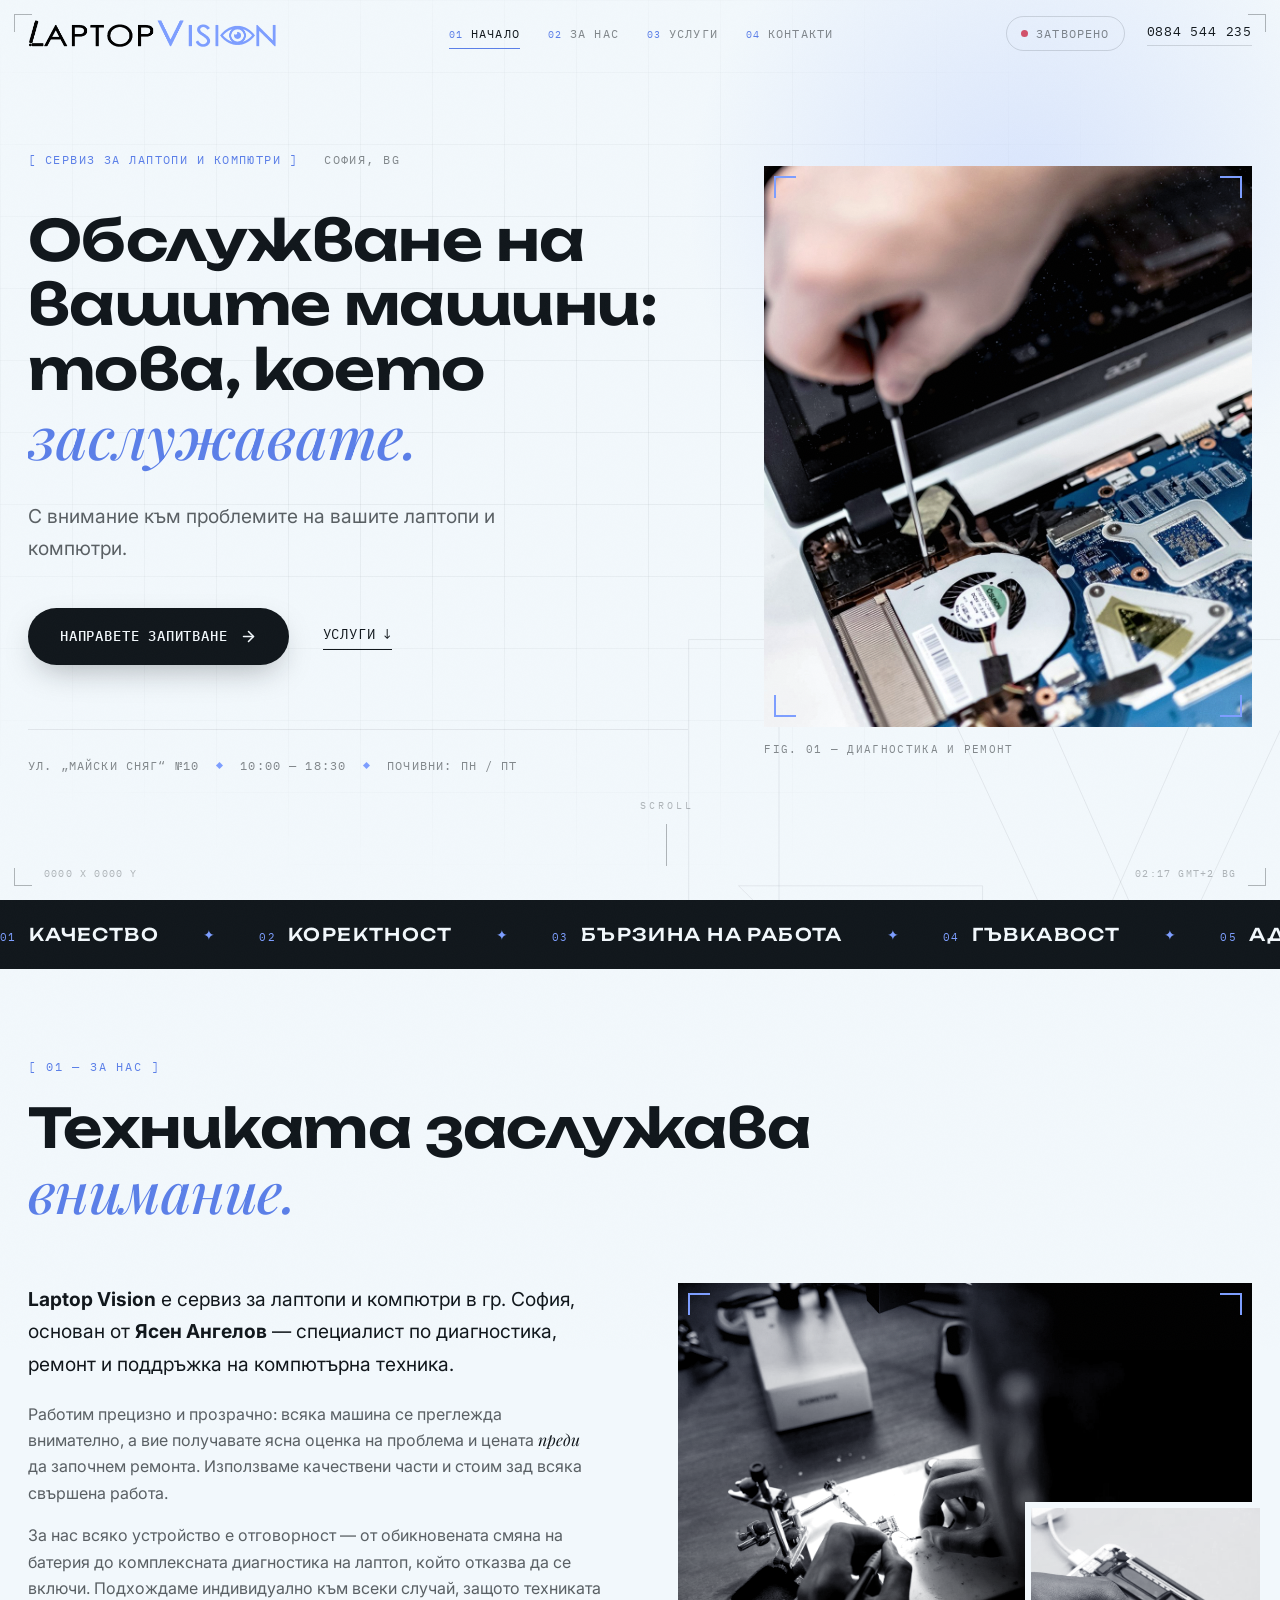
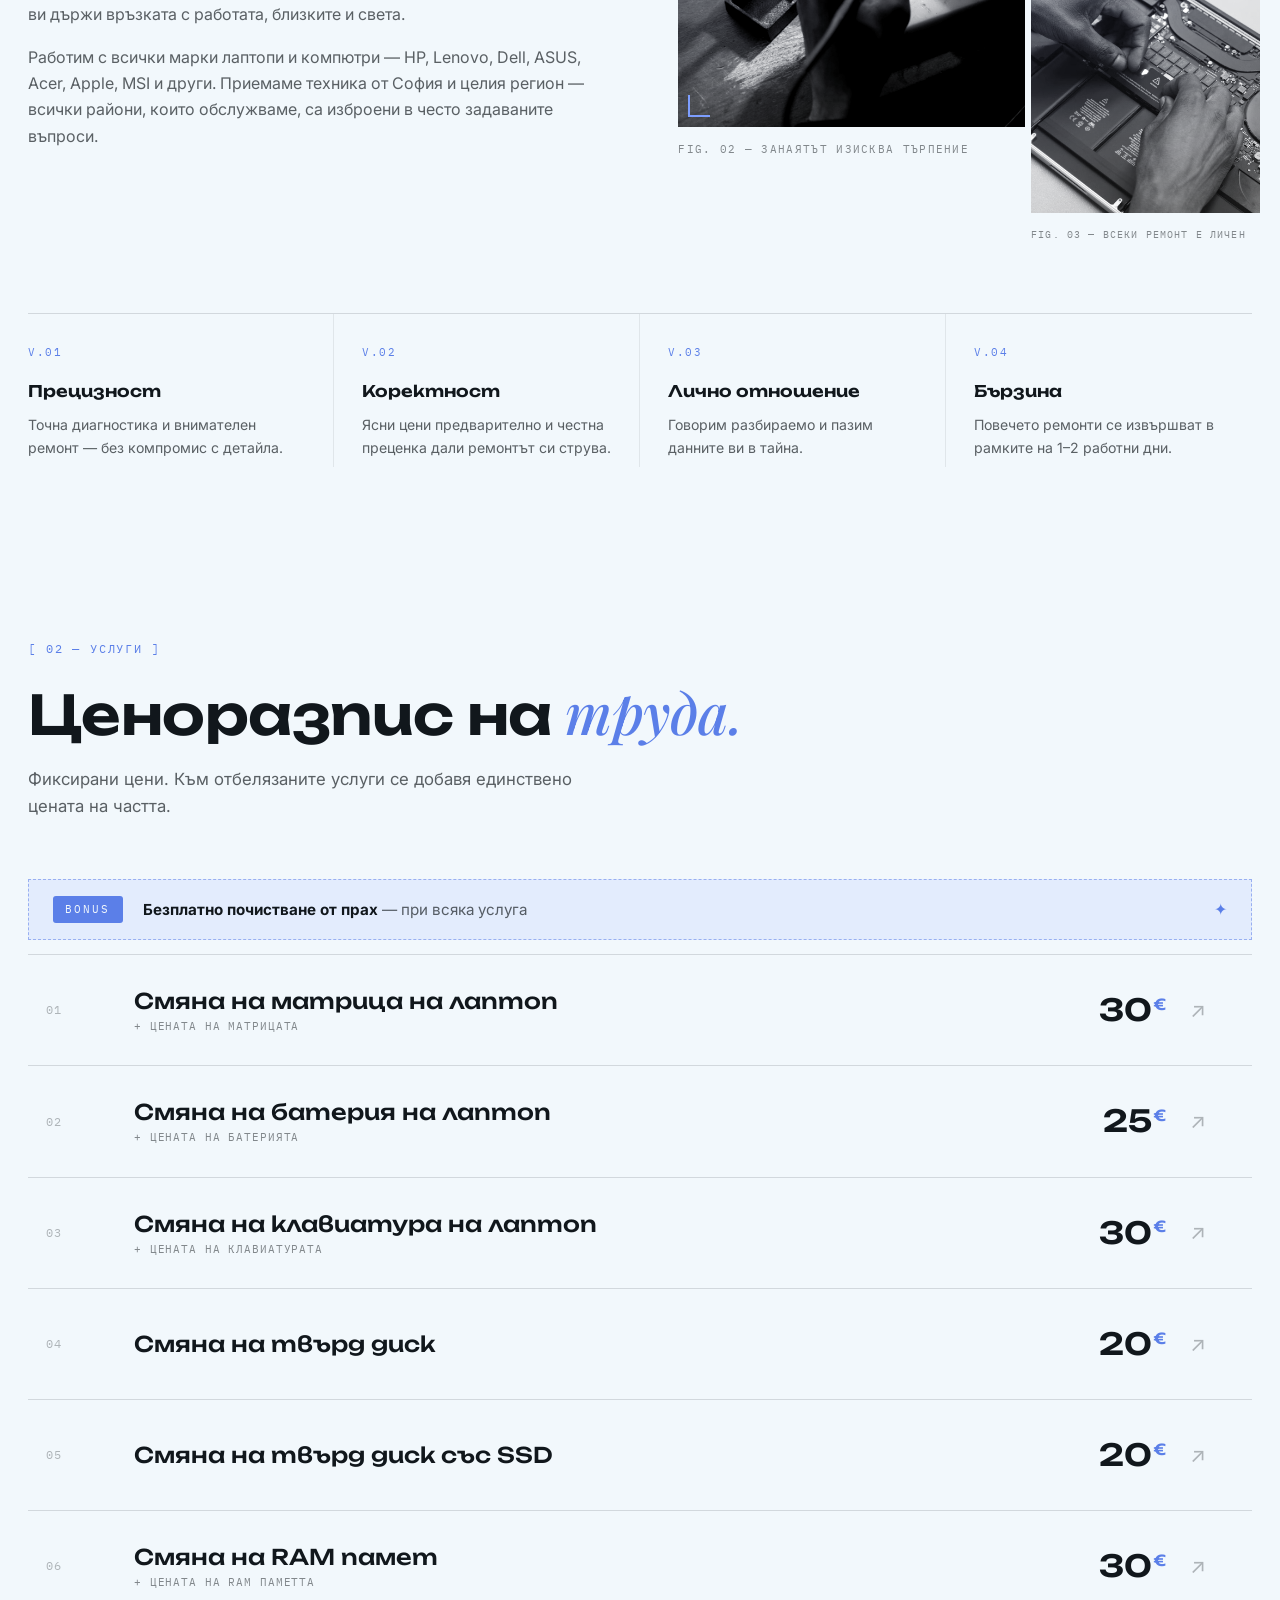
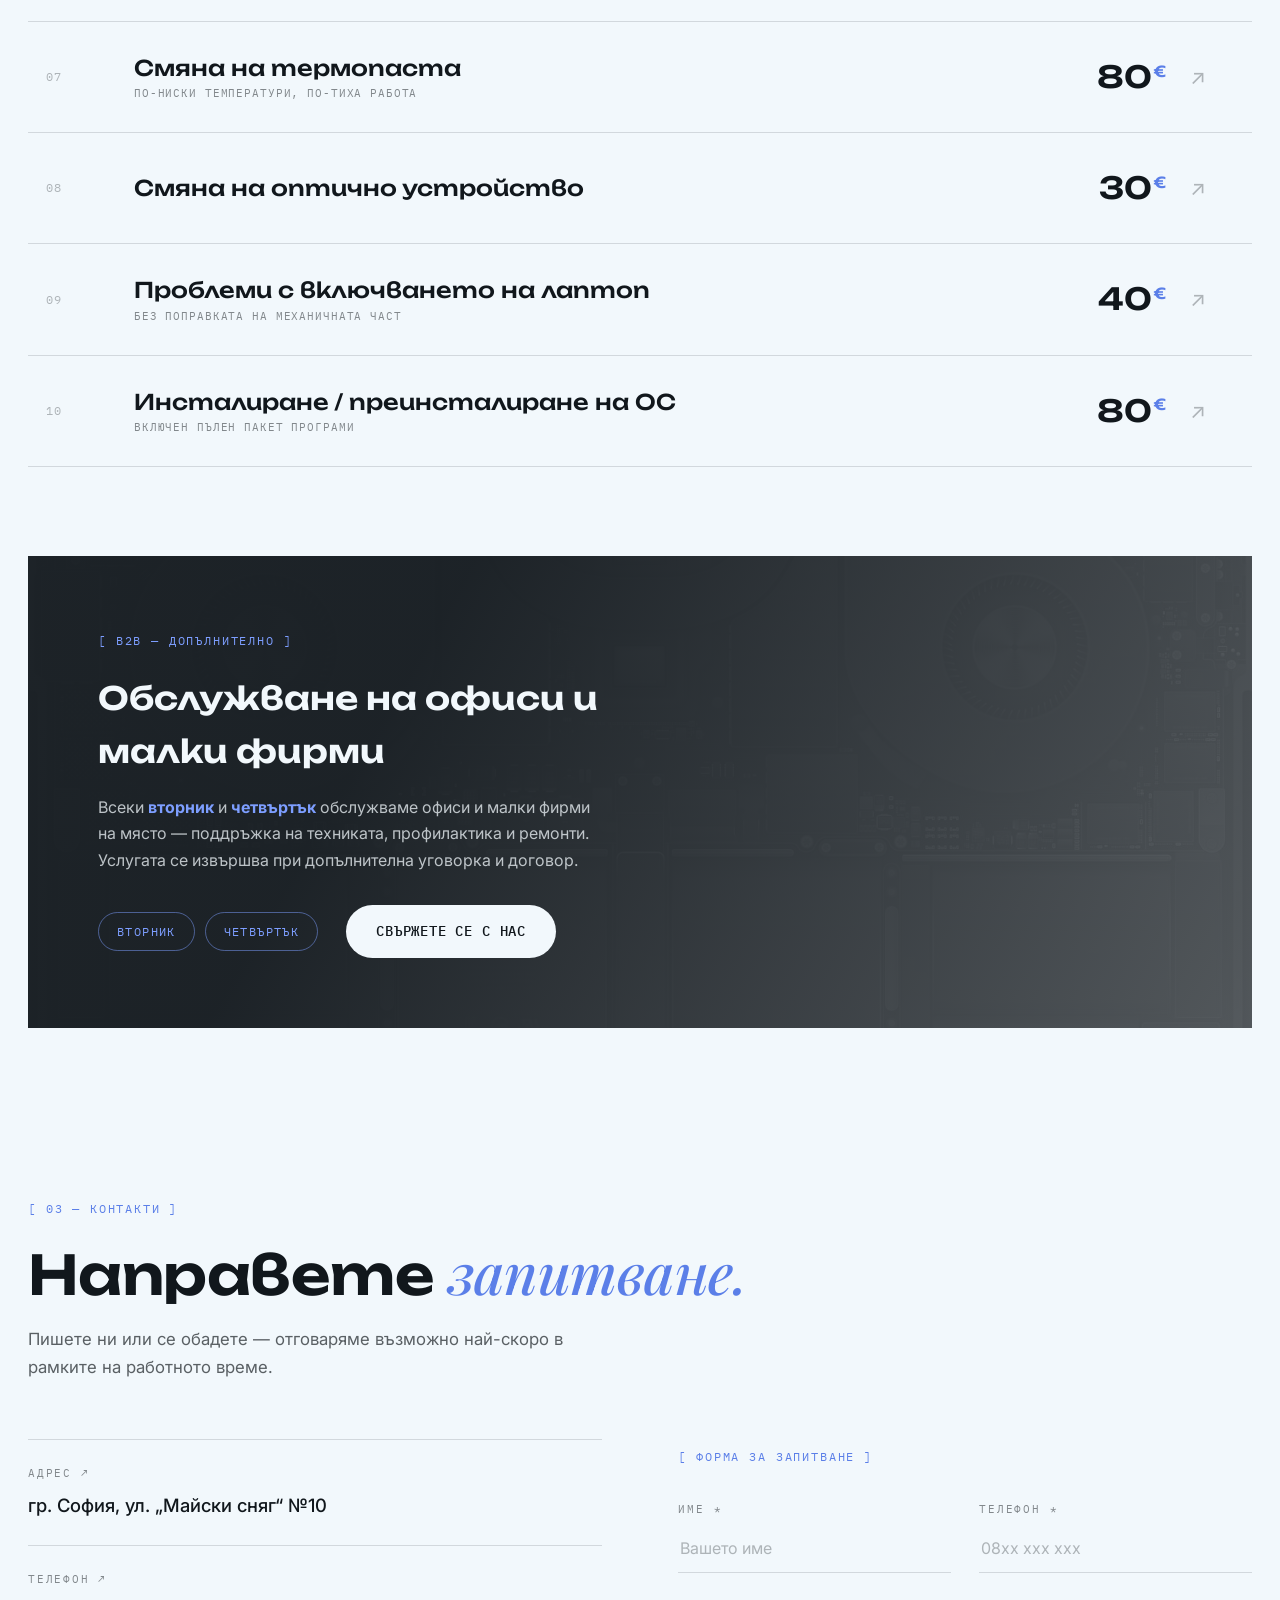
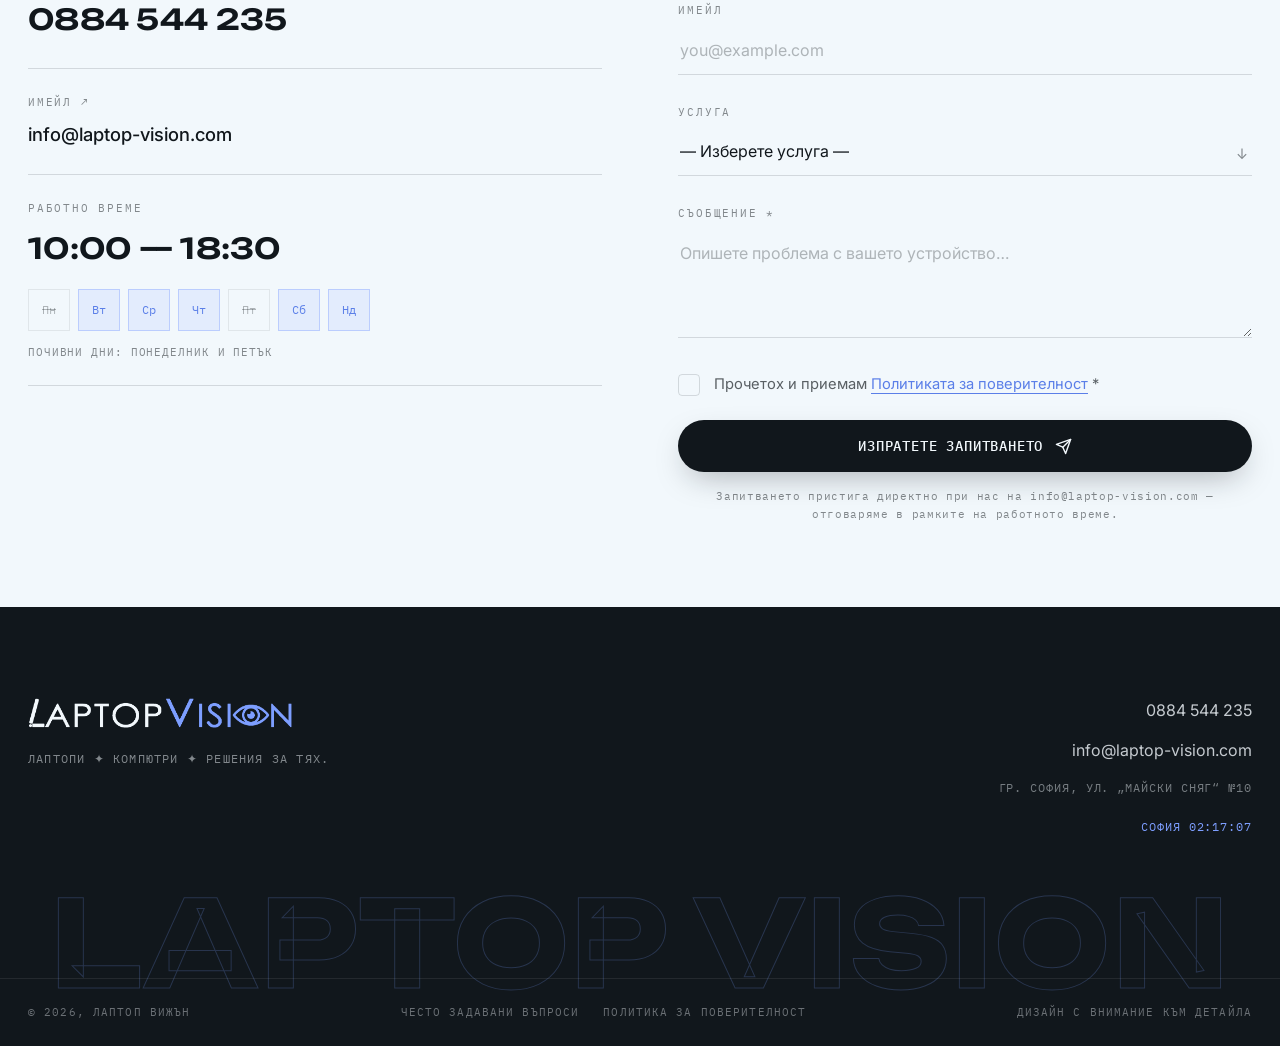
==== commit 91c30439: "Keywords and stuff that helps reach better updates." ====
--- a/index.html
+++ b/index.html
@@ -4,13 +4,16 @@
 <meta charset="UTF-8">
 <meta name="viewport" content="width=device-width, initial-scale=1.0">
 <title>Сервиз за лаптопи в София | Laptop Vision — ремонт на лаптопи и компютри</title>
-<meta name="description" content="Laptop Vision — сервиз за лаптопи и компютри в София. Смяна на матрица, батерия, клавиатура, SSD и термопаста, преинсталация на ОС. Фиксирани цени ✦ 0884 544 235">
+<meta name="description" content="Laptop Vision — сервиз за лаптопи и компютри в София. Смяна на матрица, батерия, клавиатура, SSD и термопаста, преинсталация на ОС. Всички марки, фиксирани цени ✦ 0884 544 235">
+<meta name="keywords" content="сервиз за лаптопи, ремонт на лаптопи, ремонт на компютри, сервиз за компютри, компютърен сервиз, компютърна поддръжка, лаптоп сервиз, ремонт на лаптоп, ремонт на компютър, ремонт на настолен компютър, диагностика на лаптоп, профилактика на лаптоп, ъпгрейд на лаптоп, смяна на матрица, смяна на матрица на лаптоп, матрица за лаптоп, счупена матрица лаптоп, счупен екран лаптоп, пукнат екран лаптоп, смяна на екран на лаптоп, дисплей за лаптоп, смяна на батерия на лаптоп, батерия за лаптоп, лаптоп не държи батерия, смяна на клавиатура на лаптоп, клавиатура за лаптоп, смяна на твърд диск, смяна на хард диск, смяна на ssd, ssd за лаптоп, ssd ъпгрейд, смяна на ram памет, ram памет за лаптоп, увеличаване на рам памет, смяна на термопаста, термопаста лаптоп, прегряване на лаптоп, лаптоп прегрява, шумен вентилатор лаптоп, лаптоп изключва сам, смяна на оптично устройство, лаптоп не се включва, лаптоп не иска да се включи, проблеми с включването на лаптоп, лаптоп не зарежда, компютър не се включва, бавен лаптоп, бавен компютър, ускоряване на лаптоп, ускоряване на компютър, преинсталация на windows, преинсталиране на windows, инсталиране на windows, инсталация на уиндоус, windows 10 инсталация, windows 11 инсталация, преинсталация на лаптоп, инсталиране на операционна система, преинсталиране на операционна система, форматиране на лаптоп, чиста инсталация windows, инсталиране на програми, инсталиране на драйвъри, офис пакет инсталация, антивирусна инсталация, лаптоп не пуска windows, син екран лаптоп, лаптоп с вирус, премахване на вируси, почистване на лаптоп, почистване на лаптоп от прах, безплатно почистване на лаптоп, почистване на компютър, възстановяване на данни, ремонт на macbook, ремонт на hp лаптоп, ремонт на lenovo лаптоп, ремонт на dell лаптоп, ремонт на asus лаптоп, ремонт на acer лаптоп, ремонт на msi лаптоп, ремонт на гейминг лаптоп, обслужване на офиси компютри, компютърна поддръжка за фирми, it поддръжка за фирми, фирмено компютърно обслужване, компютърен техник софия, сервиз на компютърна техника, спешен ремонт лаптоп, евтин ремонт лаптоп, ремонт лаптоп цена, смяна матрица цена, преинсталация windows цена, сервиз за лаптопи софия, ремонт на лаптопи софия, ремонт на компютри софия, компютърен сервиз софия, смяна на матрица софия, смяна на батерия лаптоп софия, преинсталация на windows софия, ремонт на лаптопи божурище, сервиз лаптопи божурище, ремонт на компютри божурище, компютърен сервиз божурище, ремонт лаптоп толева махала, сервиз лаптопи толева махала, ремонт на лаптопи връбница, ремонт на лаптопи обеля, ремонт на лаптопи люлин, ремонт на лаптопи надежда, ремонт на лаптопи илиянци, ремонт на лаптопи модерно предградие, ремонт на лаптопи красна поляна, ремонт на лаптопи западен парк, ремонт на лаптопи света троица, ремонт на лаптопи илинден, ремонт на лаптопи банишора, ремонт на лаптопи орландовци, ремонт на лаптопи малашевци, ремонт на лаптопи хаджи димитър, ремонт на лаптопи подуяне, ремонт на лаптопи сухата река, ремонт на лаптопи левски, ремонт на лаптопи редута, ремонт на лаптопи гео милев, ремонт на лаптопи слатина, ремонт на лаптопи изток, ремонт на лаптопи изгрев, ремонт на лаптопи студентски град, ремонт на лаптопи дървеница, ремонт на лаптопи мусагеница, ремонт на лаптопи младост, ремонт на лаптопи дружба, ремонт на лаптопи горубляне, ремонт на лаптопи абдовица, ремонт на лаптопи кремиковци, ремонт на лаптопи враждебна, ремонт на лаптопи лозенец, ремонт на лаптопи център, ремонт на лаптопи иван вазов, ремонт на лаптопи стрелбище, ремонт на лаптопи гоце делчев, ремонт на лаптопи хладилника, ремонт на лаптопи манастирски ливади, ремонт на лаптопи бояна, ремонт на лаптопи драгалевци, ремонт на лаптопи симеоново, ремонт на лаптопи бъкстон, ремонт на лаптопи борово, ремонт на лаптопи белите брези, ремонт на лаптопи красно село, ремонт на лаптопи хиподрума, ремонт на лаптопи овча купел, ремонт на лаптопи горна баня, ремонт на лаптопи кръстова вада, ремонт на лаптопи малинова долина, ремонт на лаптопи банкя, ремонт на лаптопи нови искър, ремонт на лаптопи бухово, ремонт на лаптопи балша, ремонт на лаптопи владая, ремонт на лаптопи мърчаево, ремонт на лаптопи панчарево, ремонт на лаптопи бистрица, ремонт на лаптопи железница, ремонт на лаптопи герман, ремонт на лаптопи лозен, ремонт на лаптопи казичене, ремонт на лаптопи равно поле, ремонт на лаптопи сливница, ремонт на лаптопи костинброд, ремонт на лаптопи драгоман, ремонт на лаптопи годеч, ремонт на лаптопи своге, ремонт на лаптопи перник, ремонт на лаптопи радомир, ремонт на лаптопи елин пелин, ремонт на лаптопи ихтиман, ремонт на лаптопи костенец, ремонт на лаптопи самоков, ремонт на лаптопи ботевград, ремонт на лаптопи правец, ремонт на лаптопи етрополе, ремонт на лаптопи пирдоп, ремонт на лаптопи брезник, ремонт на лаптопи трън, ремонт на лаптопи долна баня, laptop repair sofia, computer repair sofia, laptop service sofia, remont na laptopi sofia, remont na kompyutri sofia, serviz za laptopi sofia, remont na laptopi bozhurishte, smiana na matrica laptop, preinstalacia na windows, laptop vision, лаптоп вижън, лаптоп вижън софия">
 <meta name="robots" content="index, follow, max-image-preview:large, max-snippet:-1">
 <meta name="author" content="Laptop Vision">
 <meta name="geo.region" content="BG">
 <meta name="geo.placename" content="София">
 <meta name="theme-color" content="#7d9eff">
 <link rel="canonical" href="https://laptop-vision.com/">
+<link rel="alternate" hreflang="bg" href="https://laptop-vision.com/">
+<link rel="alternate" hreflang="x-default" href="https://laptop-vision.com/">
 <!-- Open Graph -->
 <meta property="og:type" content="website">
 <meta property="og:site_name" content="Laptop Vision">
@@ -59,10 +62,39 @@
         "addressLocality": "София",
         "addressCountry": "BG"
       },
-      "areaServed": {
-        "@type": "City",
-        "name": "София"
-      },
+      "areaServed": [
+        {
+          "@type": "City",
+          "name": "София"
+        },
+        {
+          "@type": "City",
+          "name": "Божурище"
+        },
+        {
+          "@type": "Place",
+          "name": "Толева махала"
+        }
+      ],
+      "slogan": "Обслужване на вашите машини: това, което заслужавате.",
+      "knowsAbout": [
+        "ремонт на лаптопи",
+        "ремонт на компютри",
+        "смяна на матрица на лаптоп",
+        "смяна на батерия на лаптоп",
+        "смяна на клавиатура на лаптоп",
+        "смяна на твърд диск",
+        "смяна на твърд диск със SSD",
+        "смяна на RAM памет",
+        "смяна на термопаста",
+        "смяна на оптично устройство",
+        "проблеми с включването на лаптоп",
+        "инсталиране и преинсталиране на операционна система",
+        "почистване на лаптоп от прах",
+        "обслужване на офиси и малки фирми"
+      ],
+      "keywords": "сервиз за лаптопи софия, ремонт на лаптопи софия, ремонт на компютри софия, ремонт на лаптопи божурище, сервиз лаптопи толева махала, смяна на матрица, смяна на батерия лаптоп, смяна на клавиатура лаптоп, смяна на ssd, преинсталация на windows",
+      "hasMap": "https://maps.google.com/?q=София, ул. Майски сняг 10",
       "founder": {
         "@type": "Person",
         "name": "Ясен Ангелов"
@@ -190,6 +222,7 @@
       "@id": "https://laptop-vision.com/#website",
       "url": "https://laptop-vision.com/",
       "name": "Laptop Vision — Сервиз за лаптопи и компютри",
+      "alternateName": "Лаптоп Вижън",
       "inLanguage": "bg",
       "publisher": {
         "@id": "https://laptop-vision.com/#business"
@@ -349,6 +382,11 @@
           комплексната диагностика на лаптоп, който отказва да се включи. Подхождаме
           индивидуално към всеки случай, защото техниката ви държи връзката с работата,
           близките и света.
+        </p>
+        <p>
+          Работим с всички марки лаптопи и компютри — HP, Lenovo, Dell, ASUS, Acer, Apple,
+          MSI и други. Приемаме техника от София и целия регион — всички райони, които
+          обслужваме, са изброени в <a href="faq.html">често задаваните въпроси</a>.
         </p>
 
       </div>
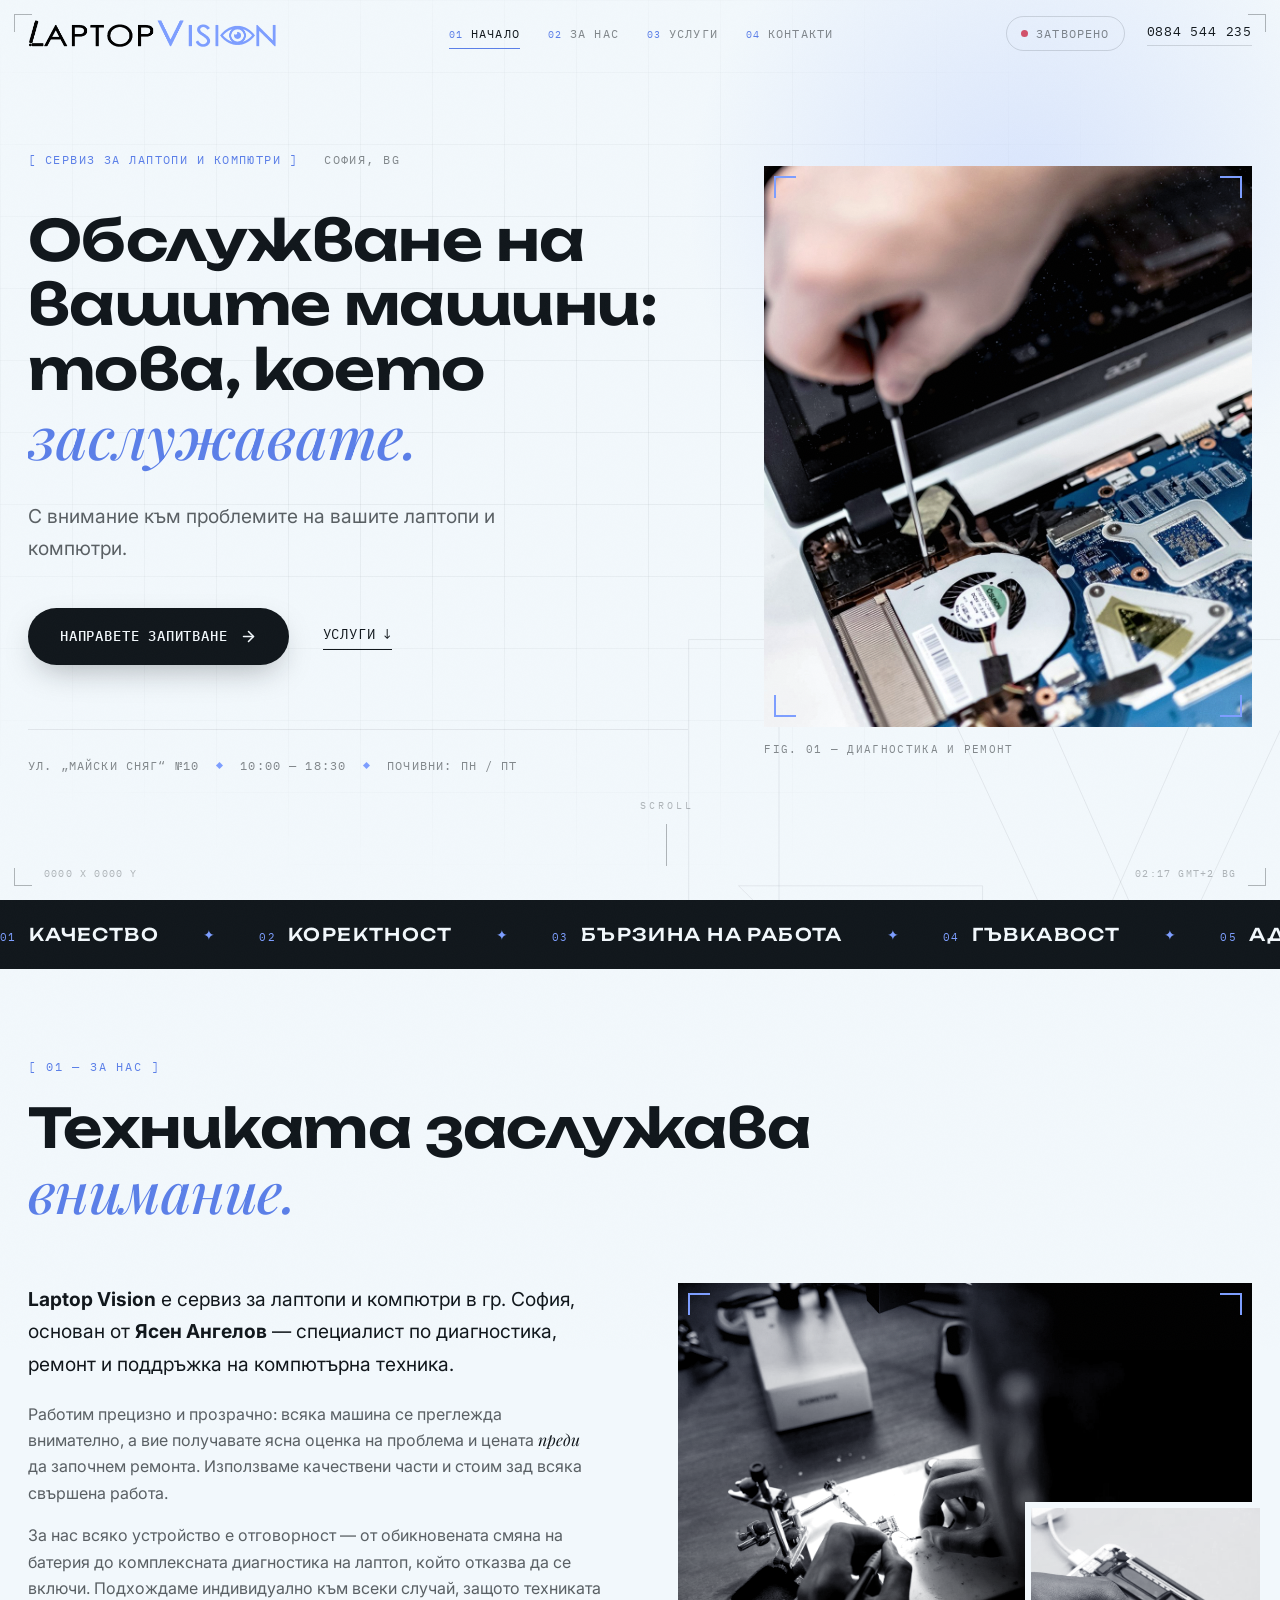
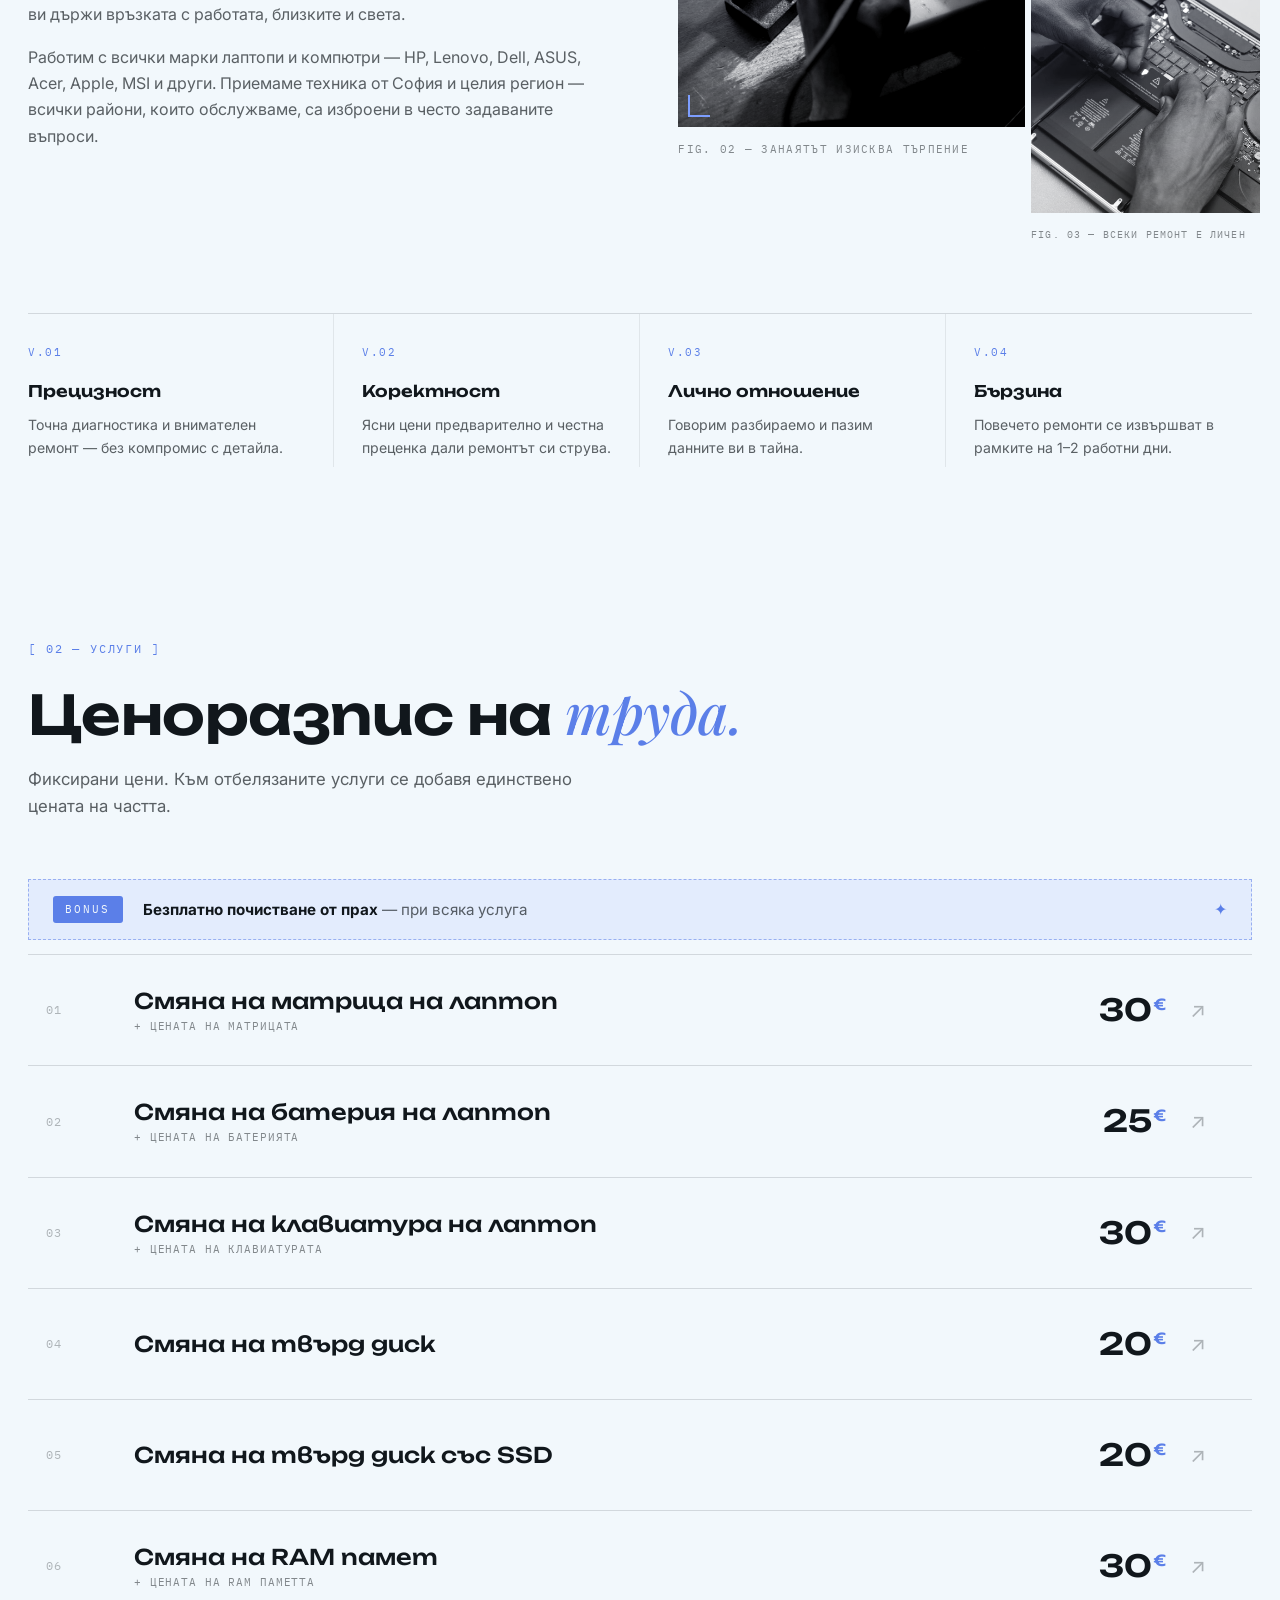
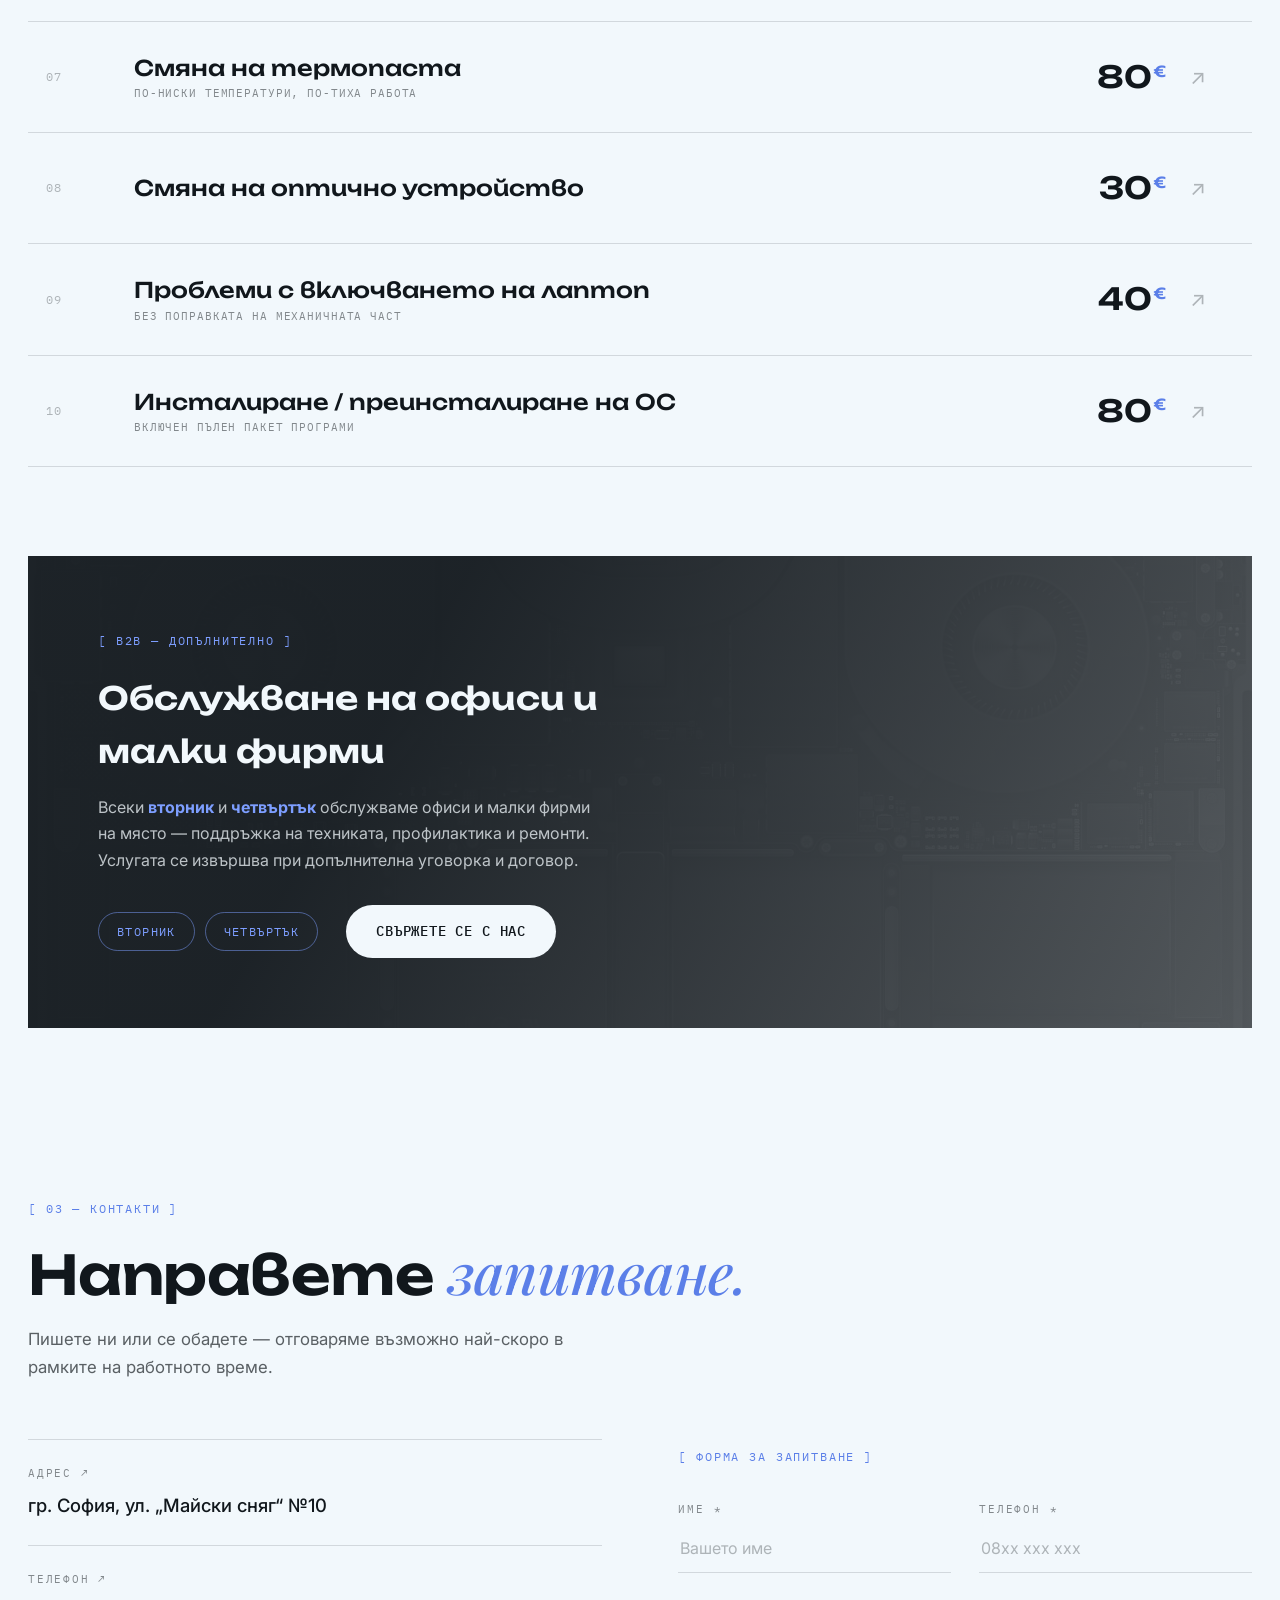
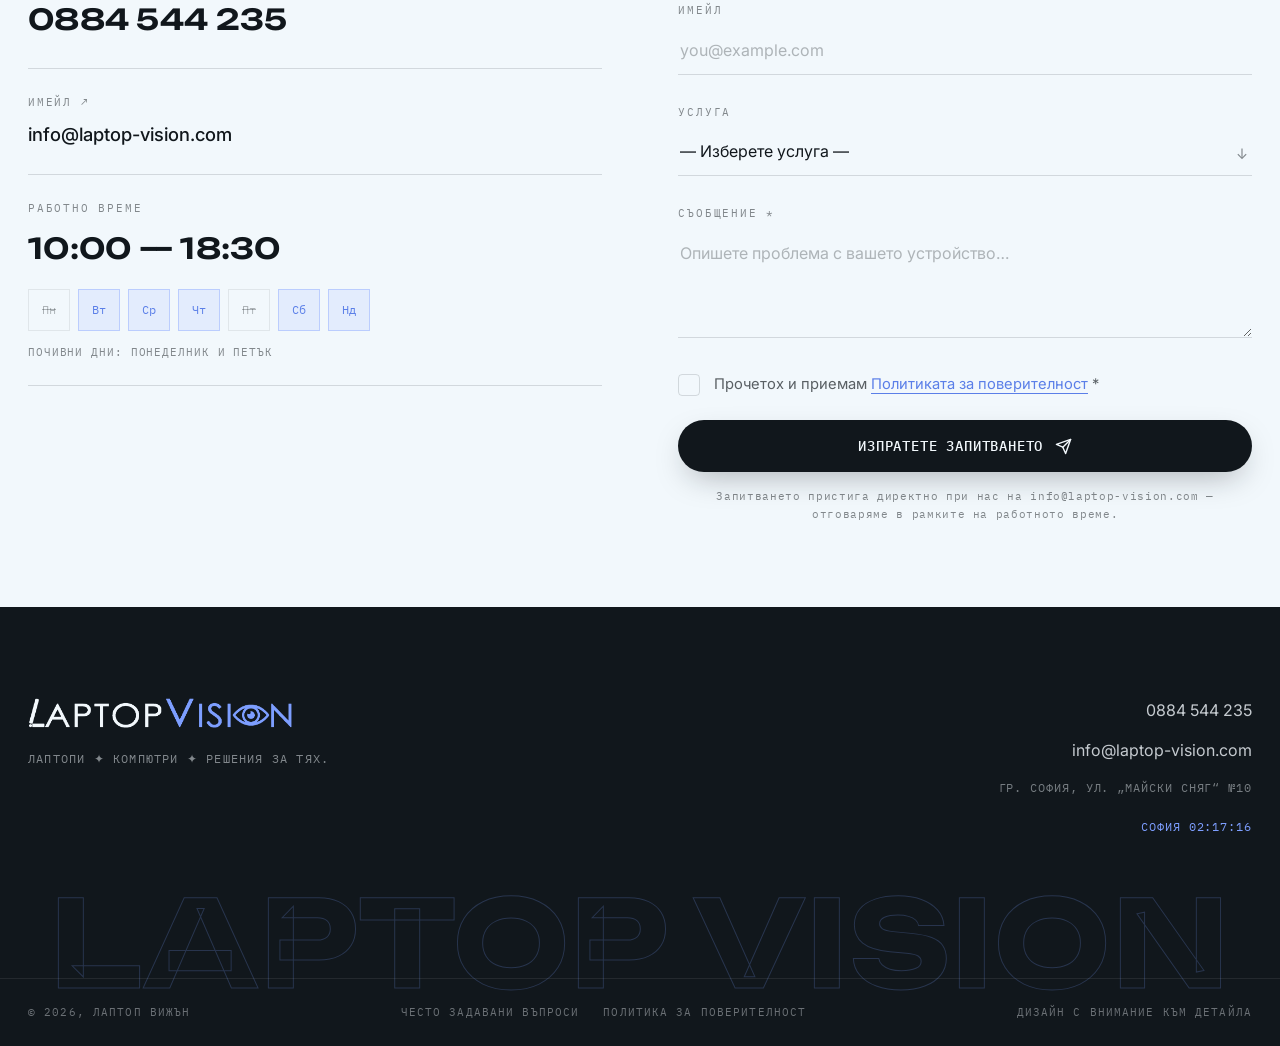
==== commit 105a4d2b: "Working forms update." ====
--- a/index.html
+++ b/index.html
@@ -559,7 +559,7 @@
         <span class="form-tag">[ Форма за запитване ]</span>
 
         <!-- Web3Forms: поставете своя access key от web3forms.com -->
-        <input type="hidden" name="access_key" value="YOUR-WEB3FORMS-ACCESS-KEY">
+        <input type="hidden" name="access_key" value="3d9ae494-4dc4-4678-a1a8-997fa9a90aca">
         <input type="hidden" name="subject" value="Ново запитване от сайта">
         <input type="hidden" name="from_name" value="Laptop Vision — уебсайт">
         <input type="checkbox" name="botcheck" class="botcheck" tabindex="-1" autocomplete="off" aria-hidden="true">
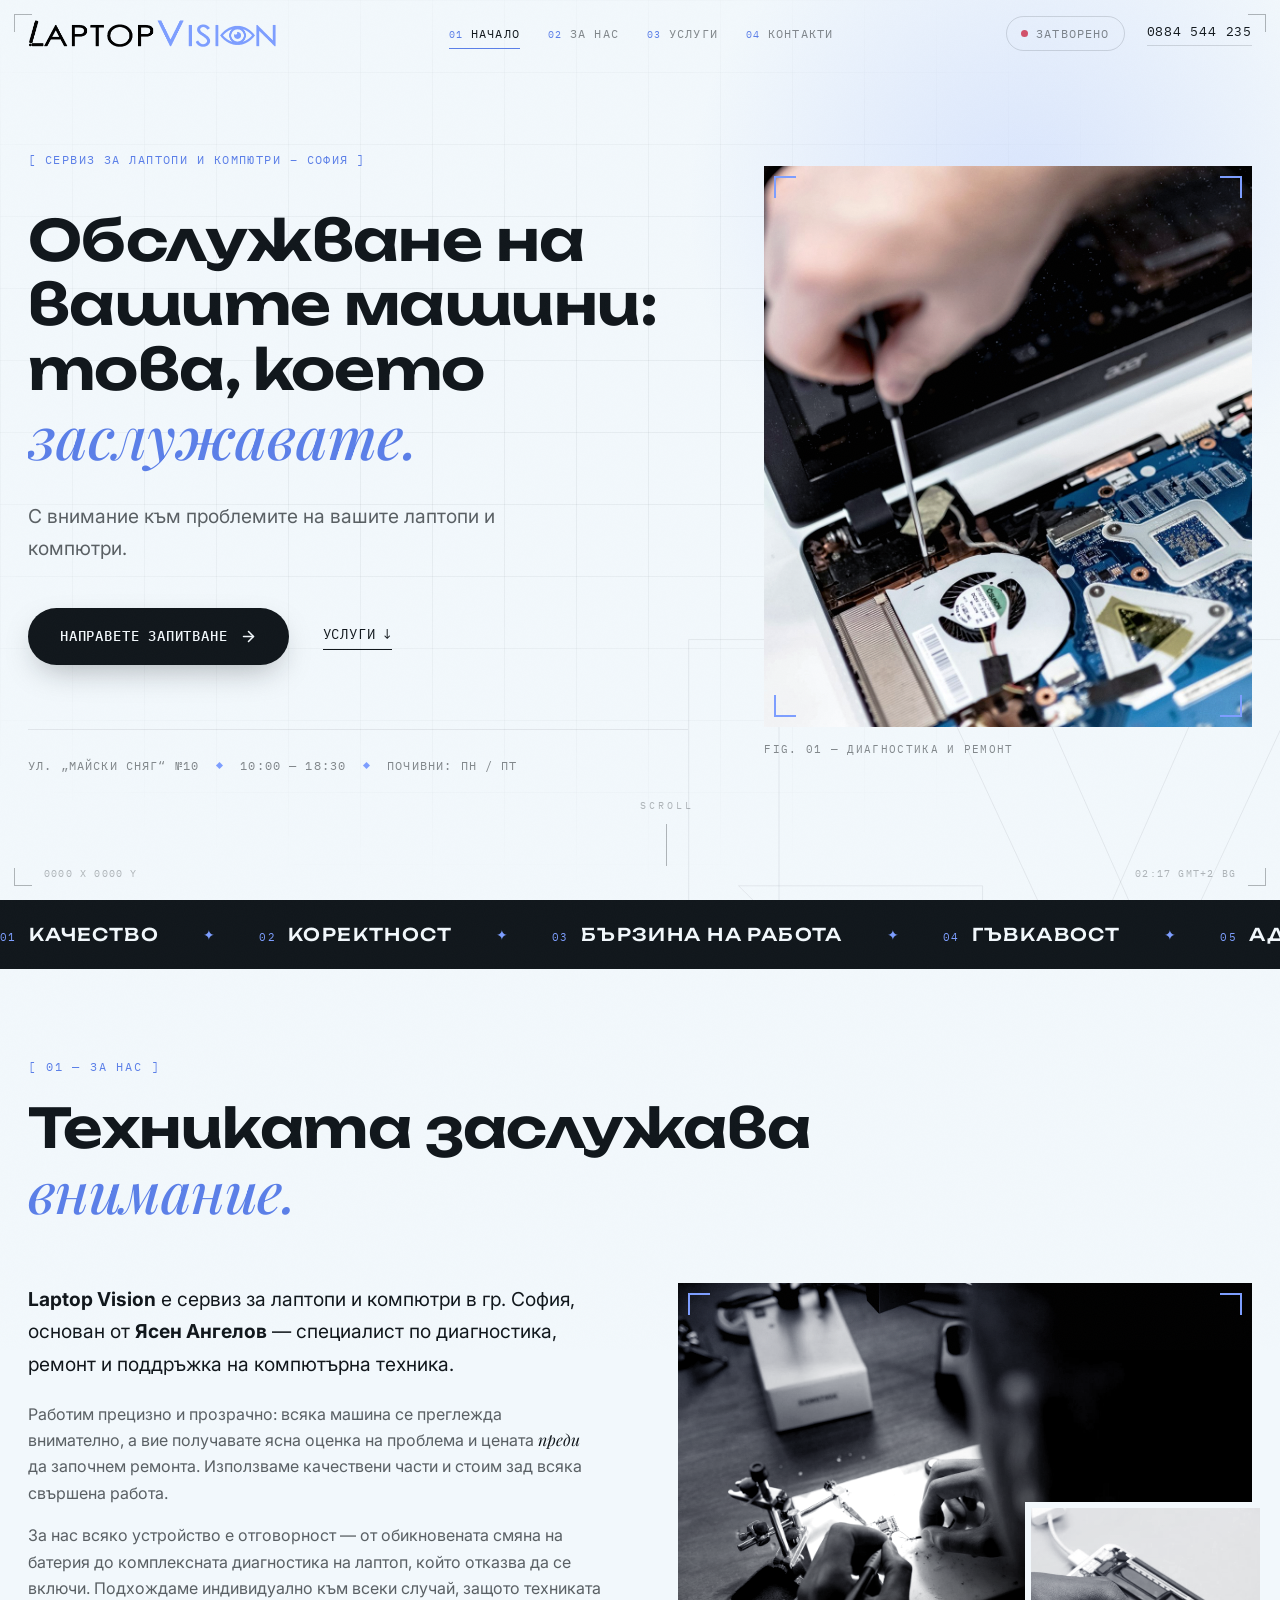
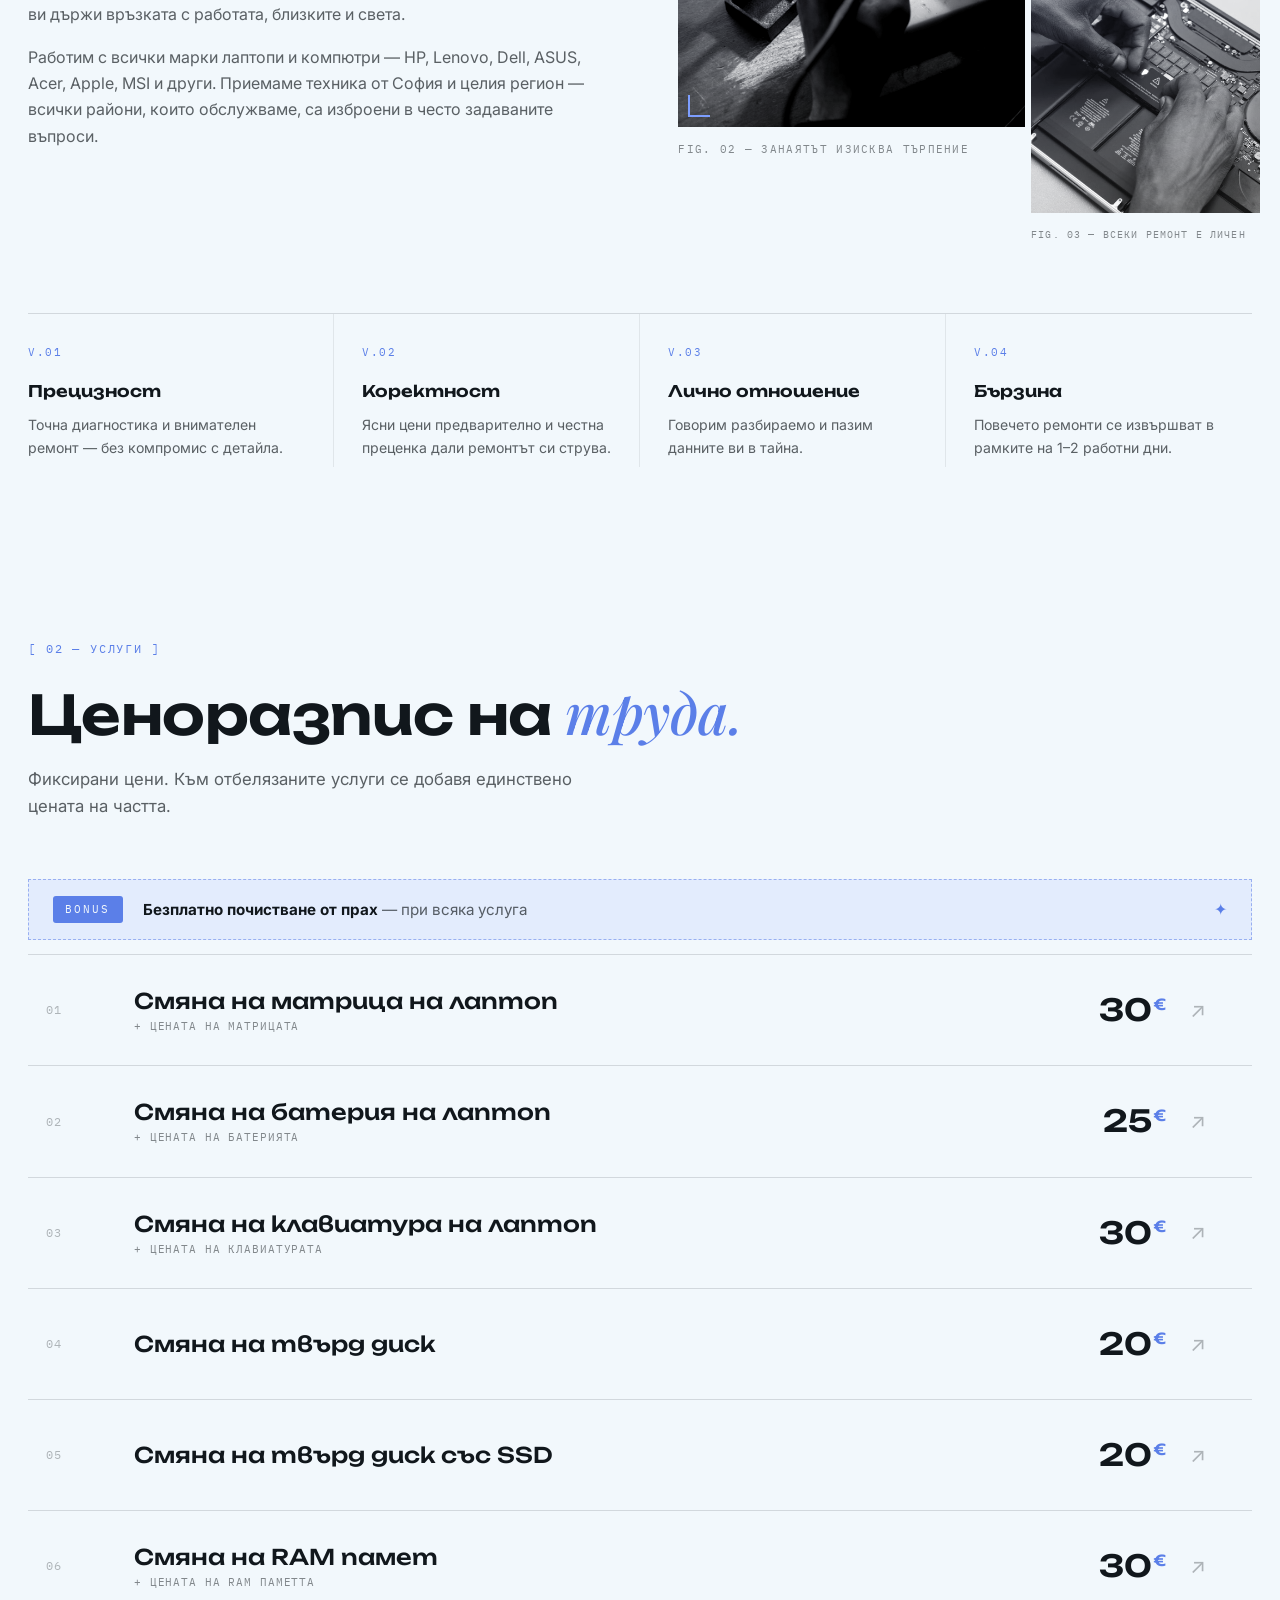
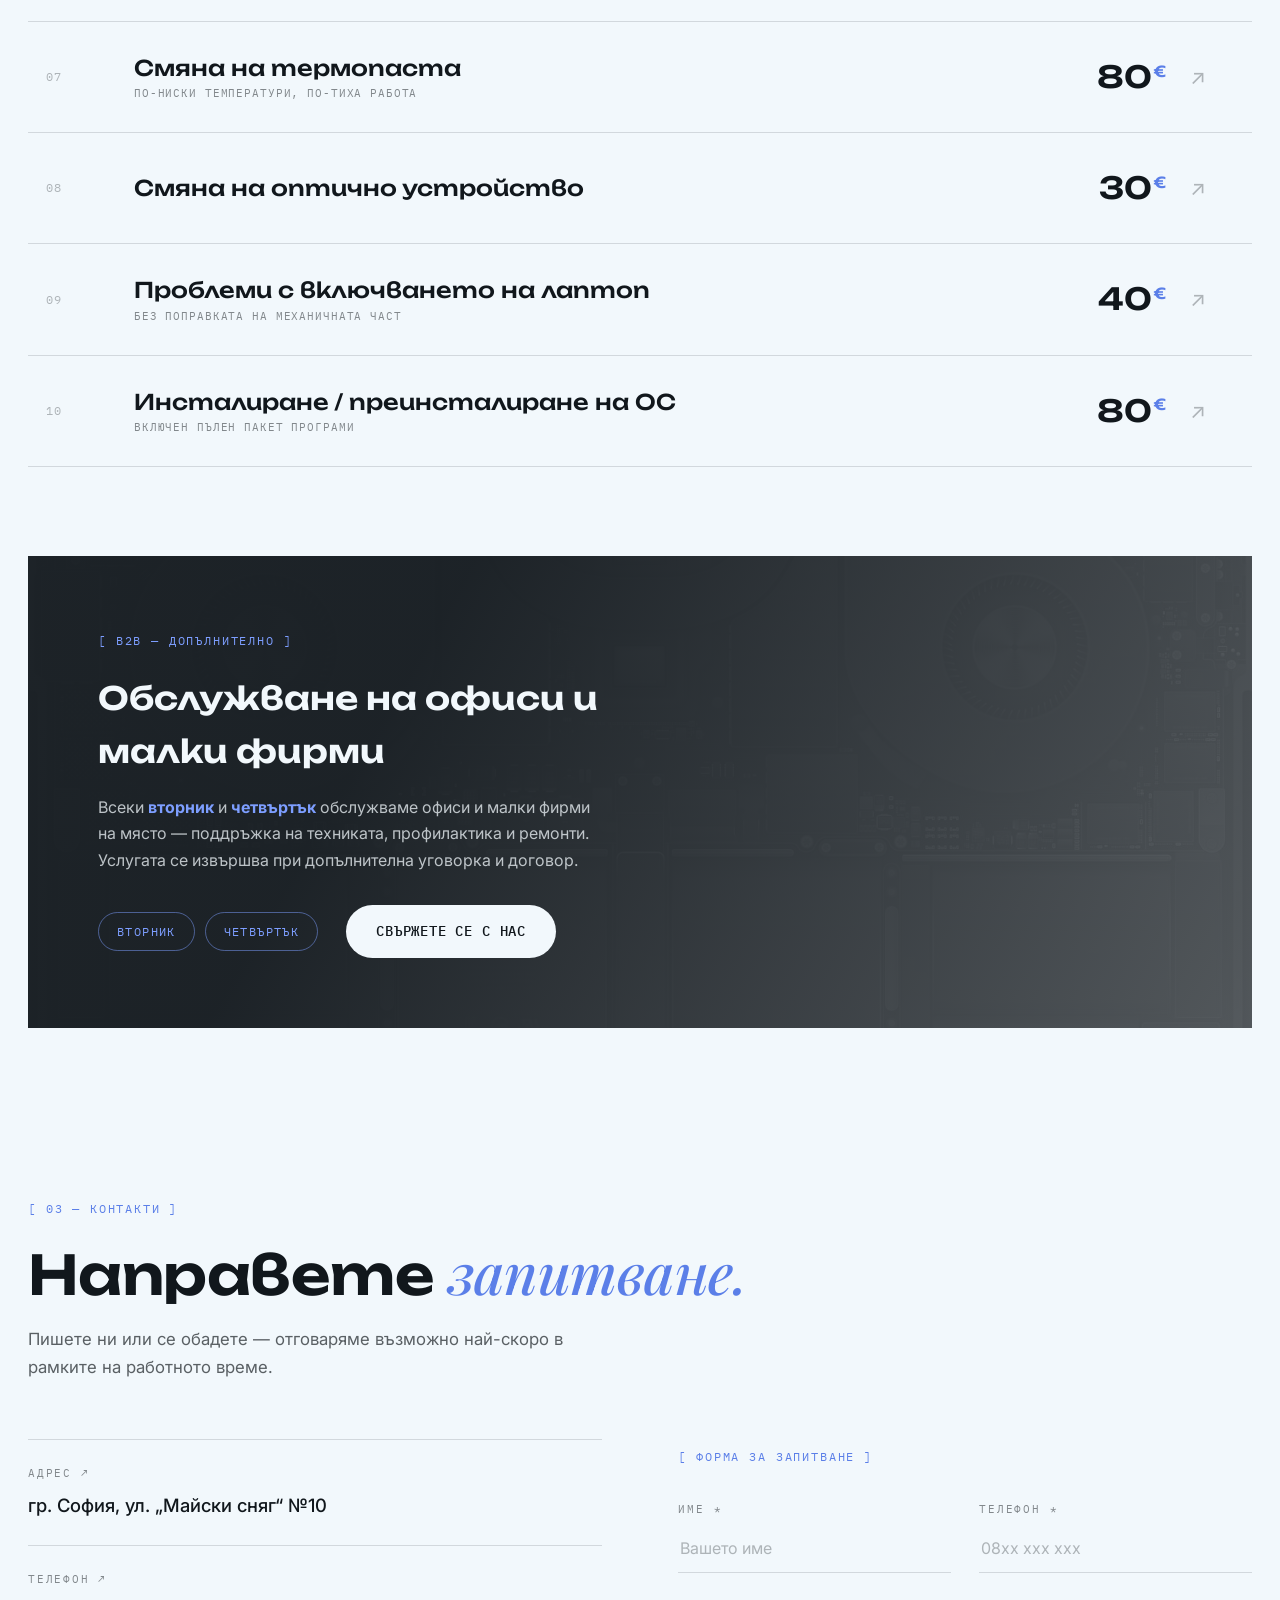
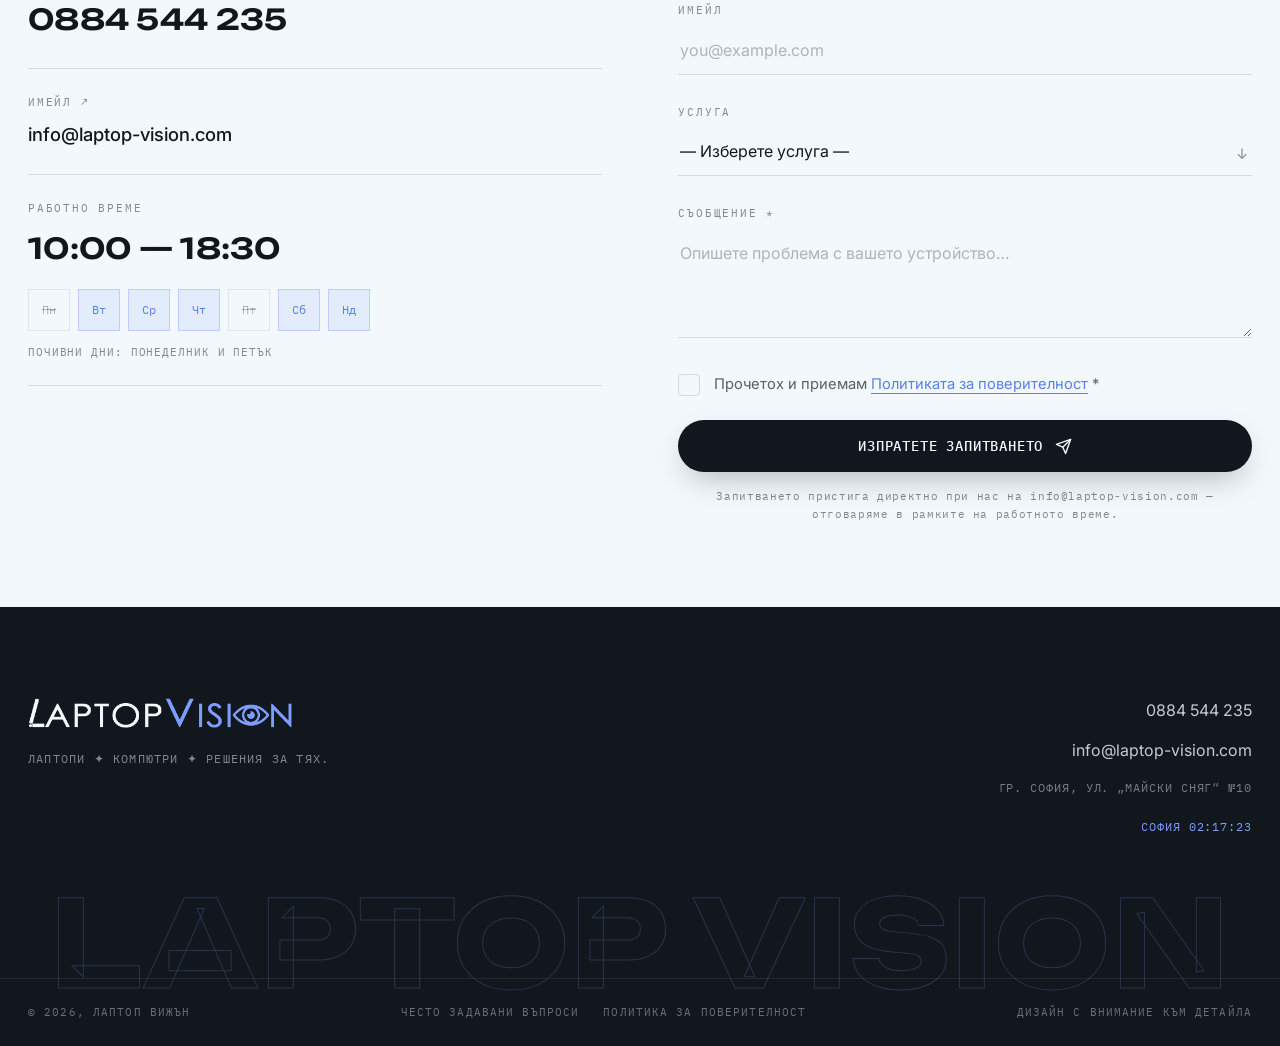
==== commit 7dddec5b: "Small cosmetic fixes." ====
--- a/index.html
+++ b/index.html
@@ -281,8 +281,7 @@
   <div class="hero-inner">
     <div class="hero-left">
       <div class="hero-meta hero-anim" style="--d:.05s">
-        <span>[ Сервиз за лаптопи и компютри ]</span>
-        <span>София, BG</span>
+        <span>[ Сервиз за лаптопи и компютри – София ]</span>
       </div>
 
       <h1 class="hero-title">
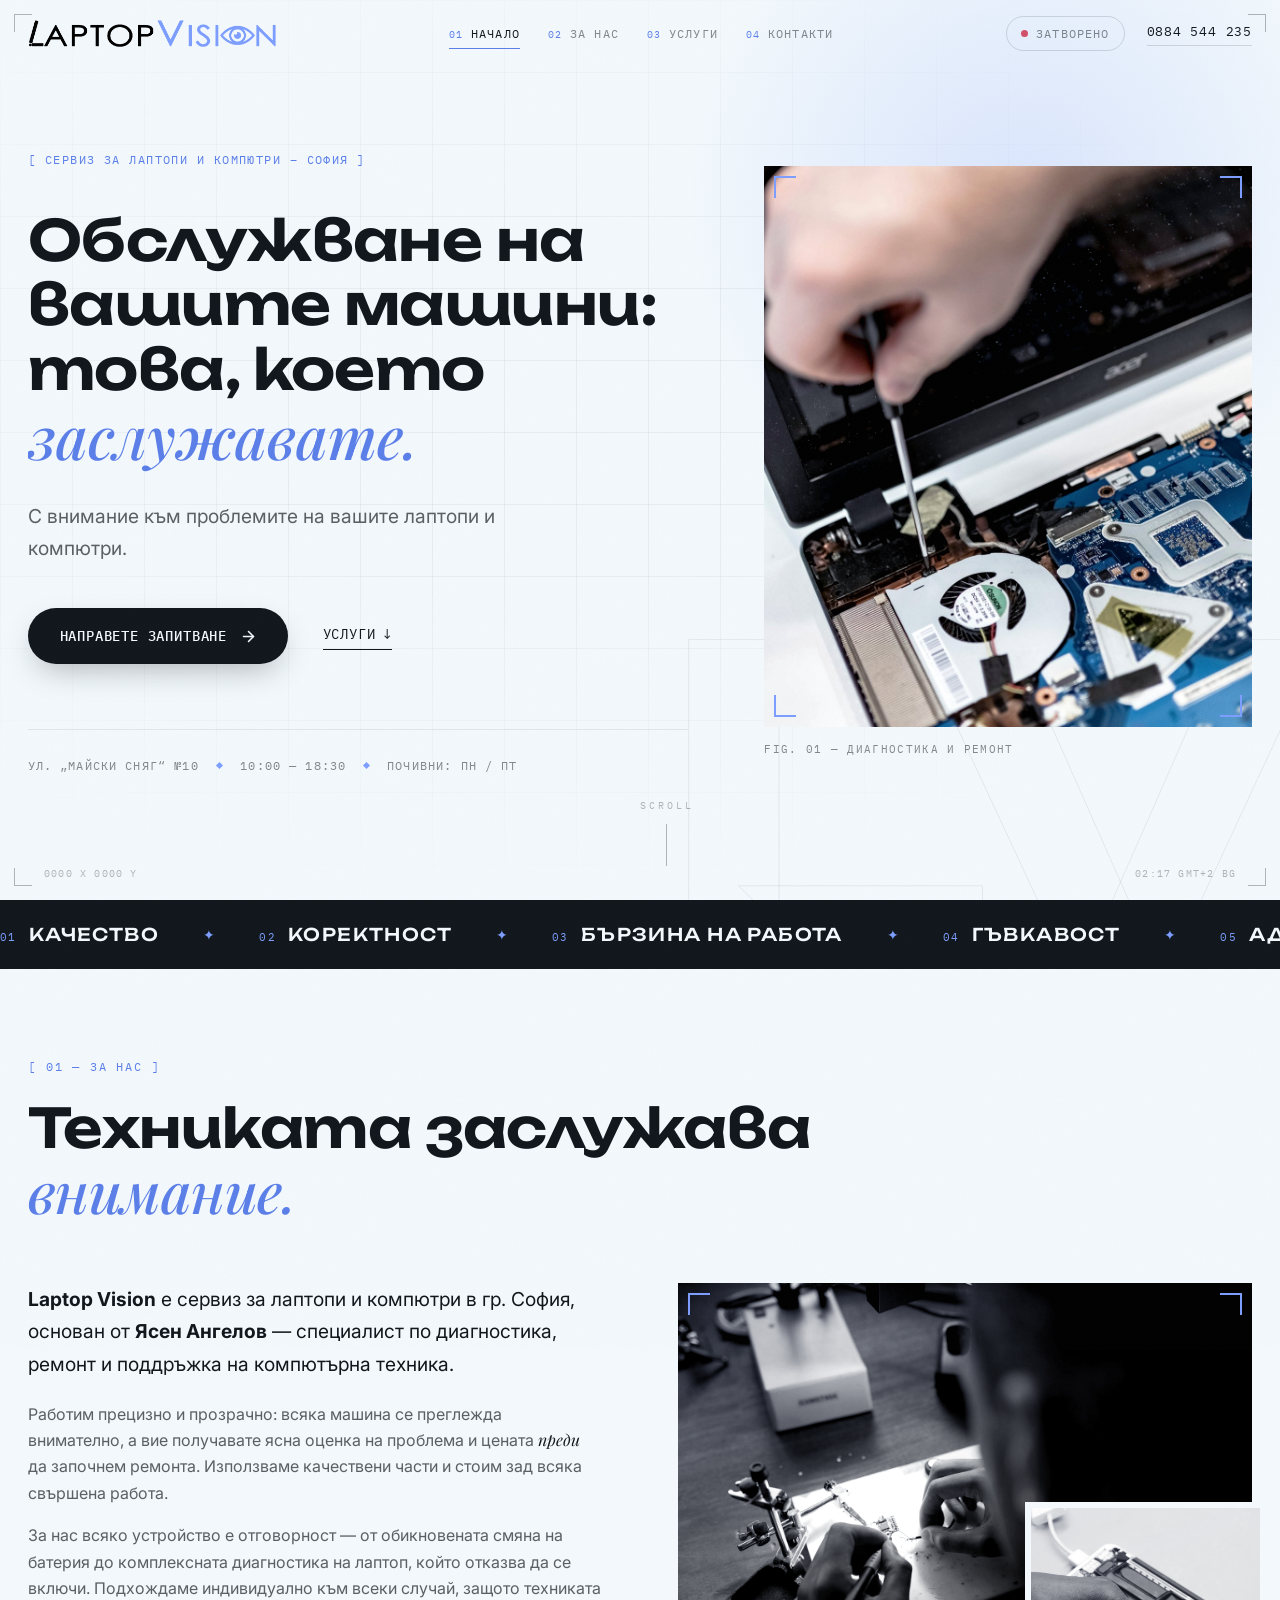
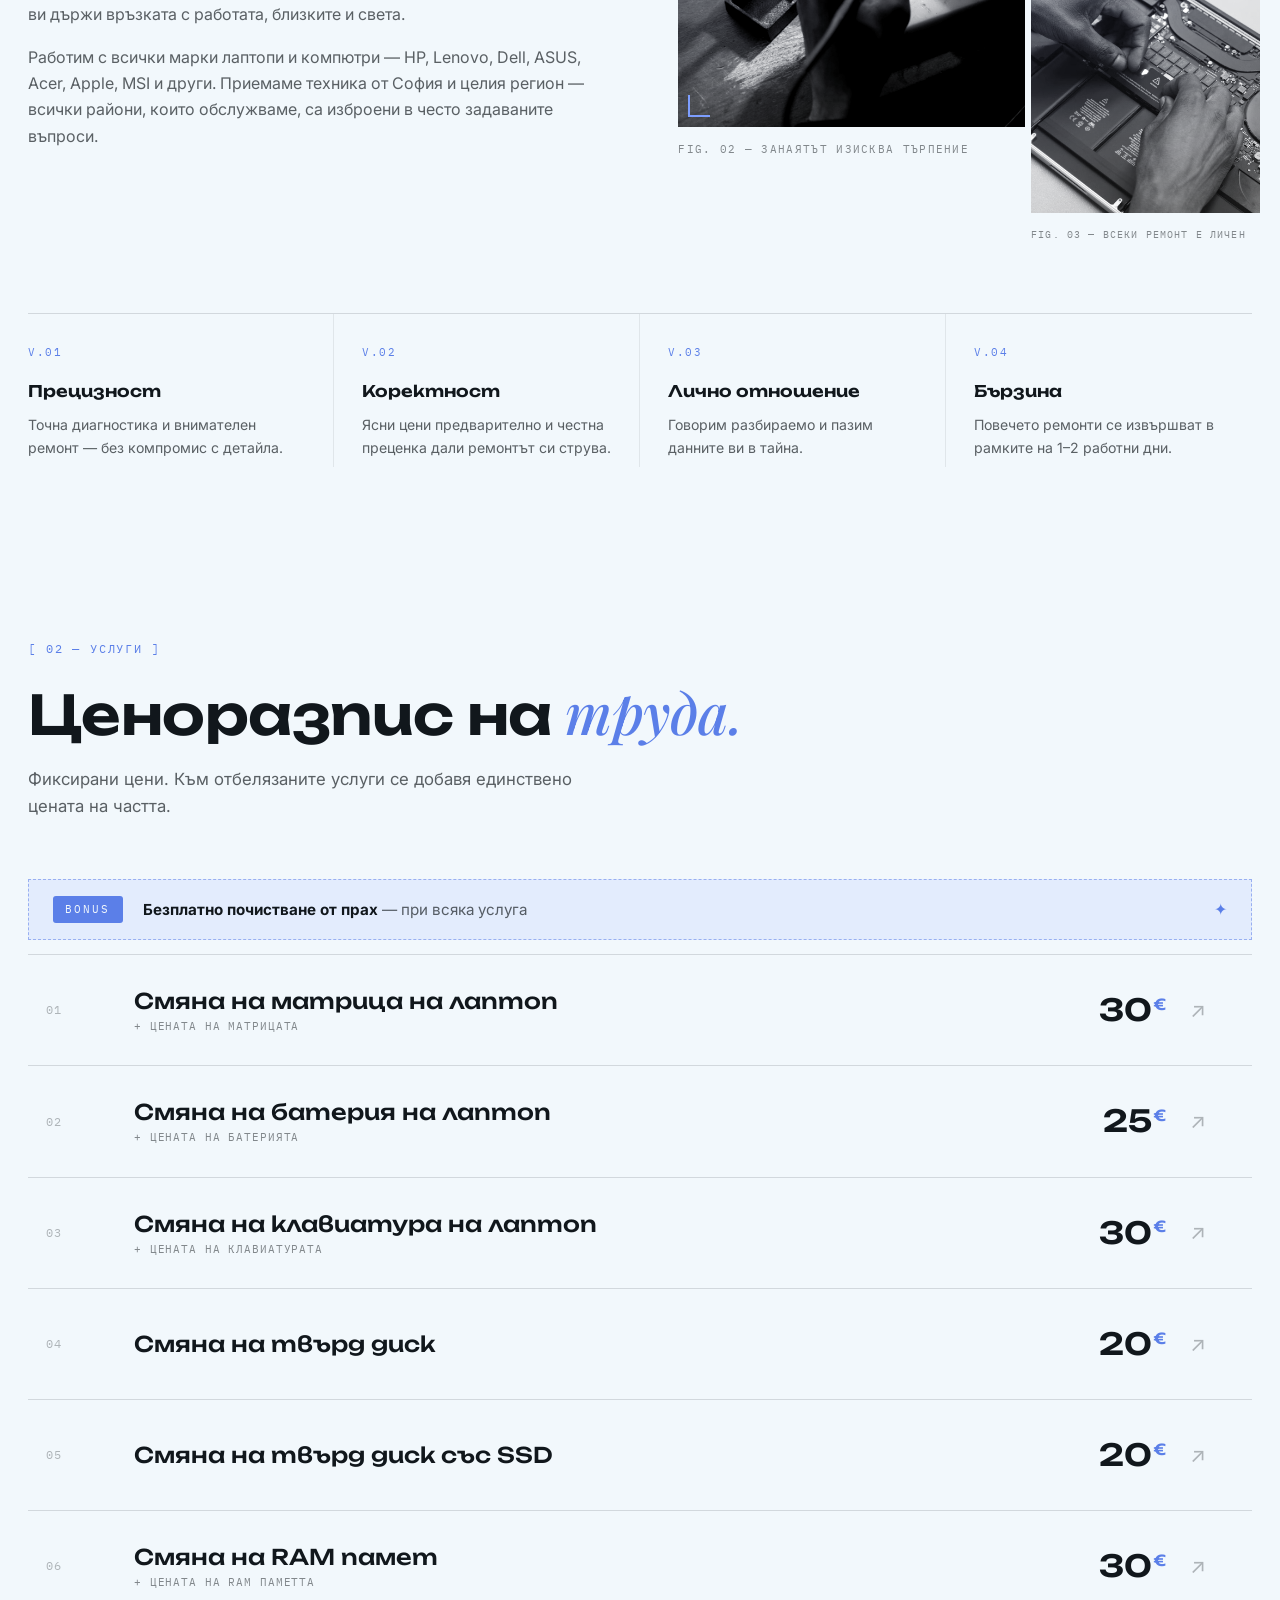
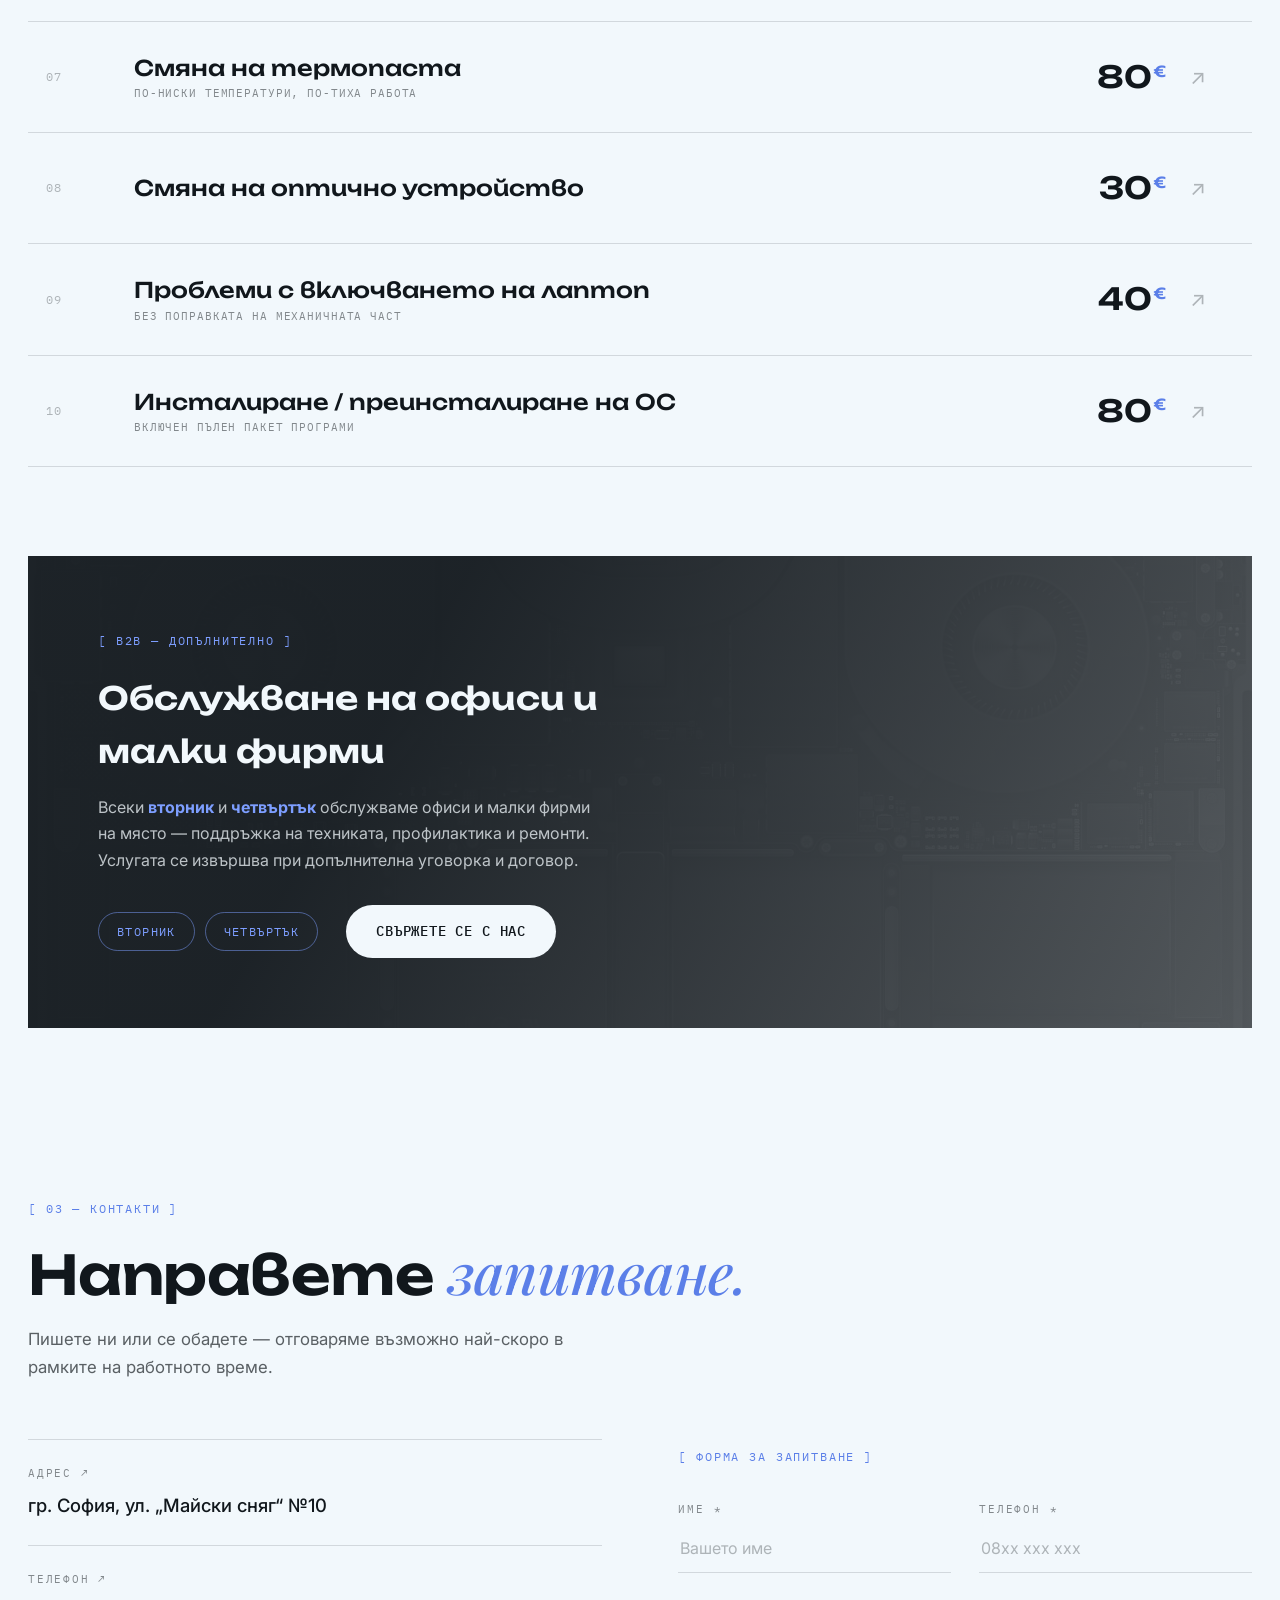
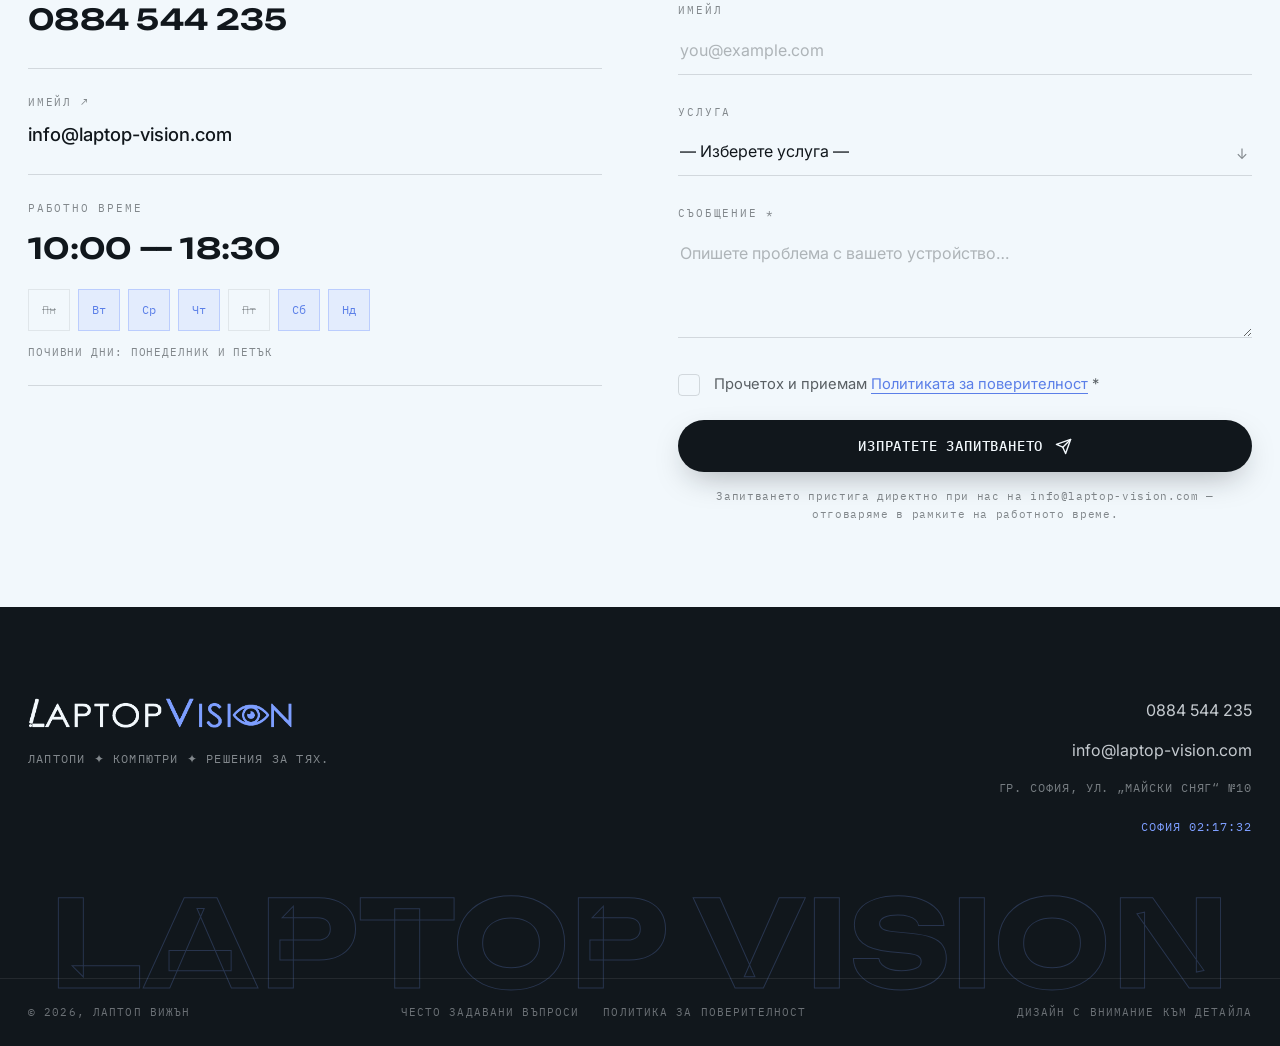
==== commit db8ef607: "Keywords changing." ====
--- a/index.html
+++ b/index.html
@@ -5,7 +5,7 @@
 <meta name="viewport" content="width=device-width, initial-scale=1.0">
 <title>Сервиз за лаптопи в София | Laptop Vision — ремонт на лаптопи и компютри</title>
 <meta name="description" content="Laptop Vision — сервиз за лаптопи и компютри в София. Смяна на матрица, батерия, клавиатура, SSD и термопаста, преинсталация на ОС. Всички марки, фиксирани цени ✦ 0884 544 235">
-<meta name="keywords" content="сервиз за лаптопи, ремонт на лаптопи, ремонт на компютри, сервиз за компютри, компютърен сервиз, компютърна поддръжка, лаптоп сервиз, ремонт на лаптоп, ремонт на компютър, ремонт на настолен компютър, диагностика на лаптоп, профилактика на лаптоп, ъпгрейд на лаптоп, смяна на матрица, смяна на матрица на лаптоп, матрица за лаптоп, счупена матрица лаптоп, счупен екран лаптоп, пукнат екран лаптоп, смяна на екран на лаптоп, дисплей за лаптоп, смяна на батерия на лаптоп, батерия за лаптоп, лаптоп не държи батерия, смяна на клавиатура на лаптоп, клавиатура за лаптоп, смяна на твърд диск, смяна на хард диск, смяна на ssd, ssd за лаптоп, ssd ъпгрейд, смяна на ram памет, ram памет за лаптоп, увеличаване на рам памет, смяна на термопаста, термопаста лаптоп, прегряване на лаптоп, лаптоп прегрява, шумен вентилатор лаптоп, лаптоп изключва сам, смяна на оптично устройство, лаптоп не се включва, лаптоп не иска да се включи, проблеми с включването на лаптоп, лаптоп не зарежда, компютър не се включва, бавен лаптоп, бавен компютър, ускоряване на лаптоп, ускоряване на компютър, преинсталация на windows, преинсталиране на windows, инсталиране на windows, инсталация на уиндоус, windows 10 инсталация, windows 11 инсталация, преинсталация на лаптоп, инсталиране на операционна система, преинсталиране на операционна система, форматиране на лаптоп, чиста инсталация windows, инсталиране на програми, инсталиране на драйвъри, офис пакет инсталация, антивирусна инсталация, лаптоп не пуска windows, син екран лаптоп, лаптоп с вирус, премахване на вируси, почистване на лаптоп, почистване на лаптоп от прах, безплатно почистване на лаптоп, почистване на компютър, възстановяване на данни, ремонт на macbook, ремонт на hp лаптоп, ремонт на lenovo лаптоп, ремонт на dell лаптоп, ремонт на asus лаптоп, ремонт на acer лаптоп, ремонт на msi лаптоп, ремонт на гейминг лаптоп, обслужване на офиси компютри, компютърна поддръжка за фирми, it поддръжка за фирми, фирмено компютърно обслужване, компютърен техник софия, сервиз на компютърна техника, спешен ремонт лаптоп, евтин ремонт лаптоп, ремонт лаптоп цена, смяна матрица цена, преинсталация windows цена, сервиз за лаптопи софия, ремонт на лаптопи софия, ремонт на компютри софия, компютърен сервиз софия, смяна на матрица софия, смяна на батерия лаптоп софия, преинсталация на windows софия, ремонт на лаптопи божурище, сервиз лаптопи божурище, ремонт на компютри божурище, компютърен сервиз божурище, ремонт лаптоп толева махала, сервиз лаптопи толева махала, ремонт на лаптопи връбница, ремонт на лаптопи обеля, ремонт на лаптопи люлин, ремонт на лаптопи надежда, ремонт на лаптопи илиянци, ремонт на лаптопи модерно предградие, ремонт на лаптопи красна поляна, ремонт на лаптопи западен парк, ремонт на лаптопи света троица, ремонт на лаптопи илинден, ремонт на лаптопи банишора, ремонт на лаптопи орландовци, ремонт на лаптопи малашевци, ремонт на лаптопи хаджи димитър, ремонт на лаптопи подуяне, ремонт на лаптопи сухата река, ремонт на лаптопи левски, ремонт на лаптопи редута, ремонт на лаптопи гео милев, ремонт на лаптопи слатина, ремонт на лаптопи изток, ремонт на лаптопи изгрев, ремонт на лаптопи студентски град, ремонт на лаптопи дървеница, ремонт на лаптопи мусагеница, ремонт на лаптопи младост, ремонт на лаптопи дружба, ремонт на лаптопи горубляне, ремонт на лаптопи абдовица, ремонт на лаптопи кремиковци, ремонт на лаптопи враждебна, ремонт на лаптопи лозенец, ремонт на лаптопи център, ремонт на лаптопи иван вазов, ремонт на лаптопи стрелбище, ремонт на лаптопи гоце делчев, ремонт на лаптопи хладилника, ремонт на лаптопи манастирски ливади, ремонт на лаптопи бояна, ремонт на лаптопи драгалевци, ремонт на лаптопи симеоново, ремонт на лаптопи бъкстон, ремонт на лаптопи борово, ремонт на лаптопи белите брези, ремонт на лаптопи красно село, ремонт на лаптопи хиподрума, ремонт на лаптопи овча купел, ремонт на лаптопи горна баня, ремонт на лаптопи кръстова вада, ремонт на лаптопи малинова долина, ремонт на лаптопи банкя, ремонт на лаптопи нови искър, ремонт на лаптопи бухово, ремонт на лаптопи балша, ремонт на лаптопи владая, ремонт на лаптопи мърчаево, ремонт на лаптопи панчарево, ремонт на лаптопи бистрица, ремонт на лаптопи железница, ремонт на лаптопи герман, ремонт на лаптопи лозен, ремонт на лаптопи казичене, ремонт на лаптопи равно поле, ремонт на лаптопи сливница, ремонт на лаптопи костинброд, ремонт на лаптопи драгоман, ремонт на лаптопи годеч, ремонт на лаптопи своге, ремонт на лаптопи перник, ремонт на лаптопи радомир, ремонт на лаптопи елин пелин, ремонт на лаптопи ихтиман, ремонт на лаптопи костенец, ремонт на лаптопи самоков, ремонт на лаптопи ботевград, ремонт на лаптопи правец, ремонт на лаптопи етрополе, ремонт на лаптопи пирдоп, ремонт на лаптопи брезник, ремонт на лаптопи трън, ремонт на лаптопи долна баня, laptop repair sofia, computer repair sofia, laptop service sofia, remont na laptopi sofia, remont na kompyutri sofia, serviz za laptopi sofia, remont na laptopi bozhurishte, smiana na matrica laptop, preinstalacia na windows, laptop vision, лаптоп вижън, лаптоп вижън софия">
+<meta name="keywords" content="сервиз за лаптопи, ремонт на лаптопи, ремонт на компютри, сервиз за компютри, компютърен сервиз, компютърна поддръжка, лаптоп сервиз, ремонт на лаптоп, ремонт на компютър, ремонт на настолен компютър, диагностика на лаптоп, профилактика на лаптоп, ъпгрейд на лаптоп, смяна на матрица, смяна на матрица на лаптоп, матрица за лаптоп, счупена матрица лаптоп, счупен екран лаптоп, пукнат екран лаптоп, смяна на екран на лаптоп, дисплей за лаптоп, смяна на батерия на лаптоп, батерия за лаптоп, лаптоп не държи батерия, смяна на клавиатура на лаптоп, клавиатура за лаптоп, смяна на твърд диск, смяна на хард диск, смяна на ssd, ssd за лаптоп, ssd ъпгрейд, смяна на ram памет, ram памет за лаптоп, увеличаване на рам памет, смяна на термопаста, термопаста лаптоп, прегряване на лаптоп, лаптоп прегрява, шумен вентилатор лаптоп, лаптоп изключва сам, смяна на оптично устройство, лаптоп не се включва, лаптоп не иска да се включи, проблеми с включването на лаптоп, лаптоп не зарежда, компютър не се включва, бавен лаптоп, бавен компютър, ускоряване на лаптоп, ускоряване на компютър, преинсталация на windows, преинсталиране на windows, инсталиране на windows, инсталация на уиндоус, windows 10 инсталация, windows 11 инсталация, преинсталиране на linux, преинсталиране на линукс, инсталиране на линукс, инсталиране на linux, преинсталация на лаптоп, инсталиране на операционна система, преинсталиране на операционна система, форматиране на лаптоп, чиста инсталация windows, инсталиране на програми, инсталиране на драйвъри, офис пакет инсталация, антивирусна инсталация, лаптоп не пуска windows, син екран лаптоп, лаптоп с вирус, премахване на вируси, почистване на лаптоп, почистване на лаптоп от прах, безплатно почистване на лаптоп, почистване на компютър, възстановяване на данни, ремонт на macbook, ремонт на hp лаптоп, ремонт на lenovo лаптоп, ремонт на dell лаптоп, ремонт на asus лаптоп, ремонт на acer лаптоп, ремонт на msi лаптоп, ремонт на гейминг лаптоп, обслужване на офиси компютри, компютърна поддръжка за фирми, it поддръжка за фирми, фирмено компютърно обслужване, компютърен техник софия, сервиз на компютърна техника, спешен ремонт лаптоп, евтин ремонт лаптоп, ремонт лаптоп цена, смяна матрица цена, преинсталация windows цена, сервиз за лаптопи софия, ремонт на лаптопи софия, ремонт на компютри софия, компютърен сервиз софия, смяна на матрица софия, смяна на батерия лаптоп софия, преинсталация на windows софия, ремонт на лаптопи божурище, сервиз лаптопи божурище, ремонт на компютри божурище, компютърен сервиз божурище, ремонт лаптоп толева махала, сервиз лаптопи толева махала, ремонт на лаптопи връбница, ремонт на лаптопи обеля, ремонт на лаптопи люлин, ремонт на лаптопи надежда, ремонт на лаптопи илиянци, ремонт на лаптопи модерно предградие, ремонт на лаптопи красна поляна, ремонт на лаптопи западен парк, ремонт на лаптопи света троица, ремонт на лаптопи илинден, ремонт на лаптопи банишора, ремонт на лаптопи орландовци, ремонт на лаптопи малашевци, ремонт на лаптопи хаджи димитър, ремонт на лаптопи подуяне, ремонт на лаптопи сухата река, ремонт на лаптопи левски, ремонт на лаптопи редута, ремонт на лаптопи гео милев, ремонт на лаптопи слатина, ремонт на лаптопи изток, ремонт на лаптопи изгрев, ремонт на лаптопи студентски град, ремонт на лаптопи дървеница, ремонт на лаптопи мусагеница, ремонт на лаптопи младост, ремонт на лаптопи дружба, ремонт на лаптопи горубляне, ремонт на лаптопи абдовица, ремонт на лаптопи кремиковци, ремонт на лаптопи враждебна, ремонт на лаптопи лозенец, ремонт на лаптопи център, ремонт на лаптопи иван вазов, ремонт на лаптопи стрелбище, ремонт на лаптопи гоце делчев, ремонт на лаптопи хладилника, ремонт на лаптопи манастирски ливади, ремонт на лаптопи бояна, ремонт на лаптопи драгалевци, ремонт на лаптопи симеоново, ремонт на лаптопи бъкстон, ремонт на лаптопи борово, ремонт на лаптопи белите брези, ремонт на лаптопи красно село, ремонт на лаптопи хиподрума, ремонт на лаптопи овча купел, ремонт на лаптопи горна баня, ремонт на лаптопи кръстова вада, ремонт на лаптопи малинова долина, ремонт на лаптопи банкя, ремонт на лаптопи нови искър, ремонт на лаптопи бухово, ремонт на лаптопи балша, ремонт на лаптопи владая, ремонт на лаптопи мърчаево, ремонт на лаптопи панчарево, ремонт на лаптопи бистрица, ремонт на лаптопи железница, ремонт на лаптопи герман, ремонт на лаптопи лозен, ремонт на лаптопи казичене, ремонт на лаптопи равно поле, ремонт на лаптопи сливница, ремонт на лаптопи костинброд, ремонт на лаптопи драгоман, ремонт на лаптопи годеч, ремонт на лаптопи своге, ремонт на лаптопи перник, ремонт на лаптопи радомир, ремонт на лаптопи елин пелин, ремонт на лаптопи ихтиман, ремонт на лаптопи костенец, ремонт на лаптопи самоков, ремонт на лаптопи ботевград, ремонт на лаптопи правец, ремонт на лаптопи етрополе, ремонт на лаптопи пирдоп, ремонт на лаптопи брезник, ремонт на лаптопи трън, ремонт на лаптопи долна баня, laptop repair sofia, computer repair sofia, laptop service sofia, remont na laptopi sofia, remont na kompyutri sofia, serviz za laptopi sofia, remont na laptopi bozhurishte, smiana na matrica laptop, preinstalacia na windows, laptop vision, лаптоп вижън, лаптоп вижън софия">
 <meta name="robots" content="index, follow, max-image-preview:large, max-snippet:-1">
 <meta name="author" content="Laptop Vision">
 <meta name="geo.region" content="BG">
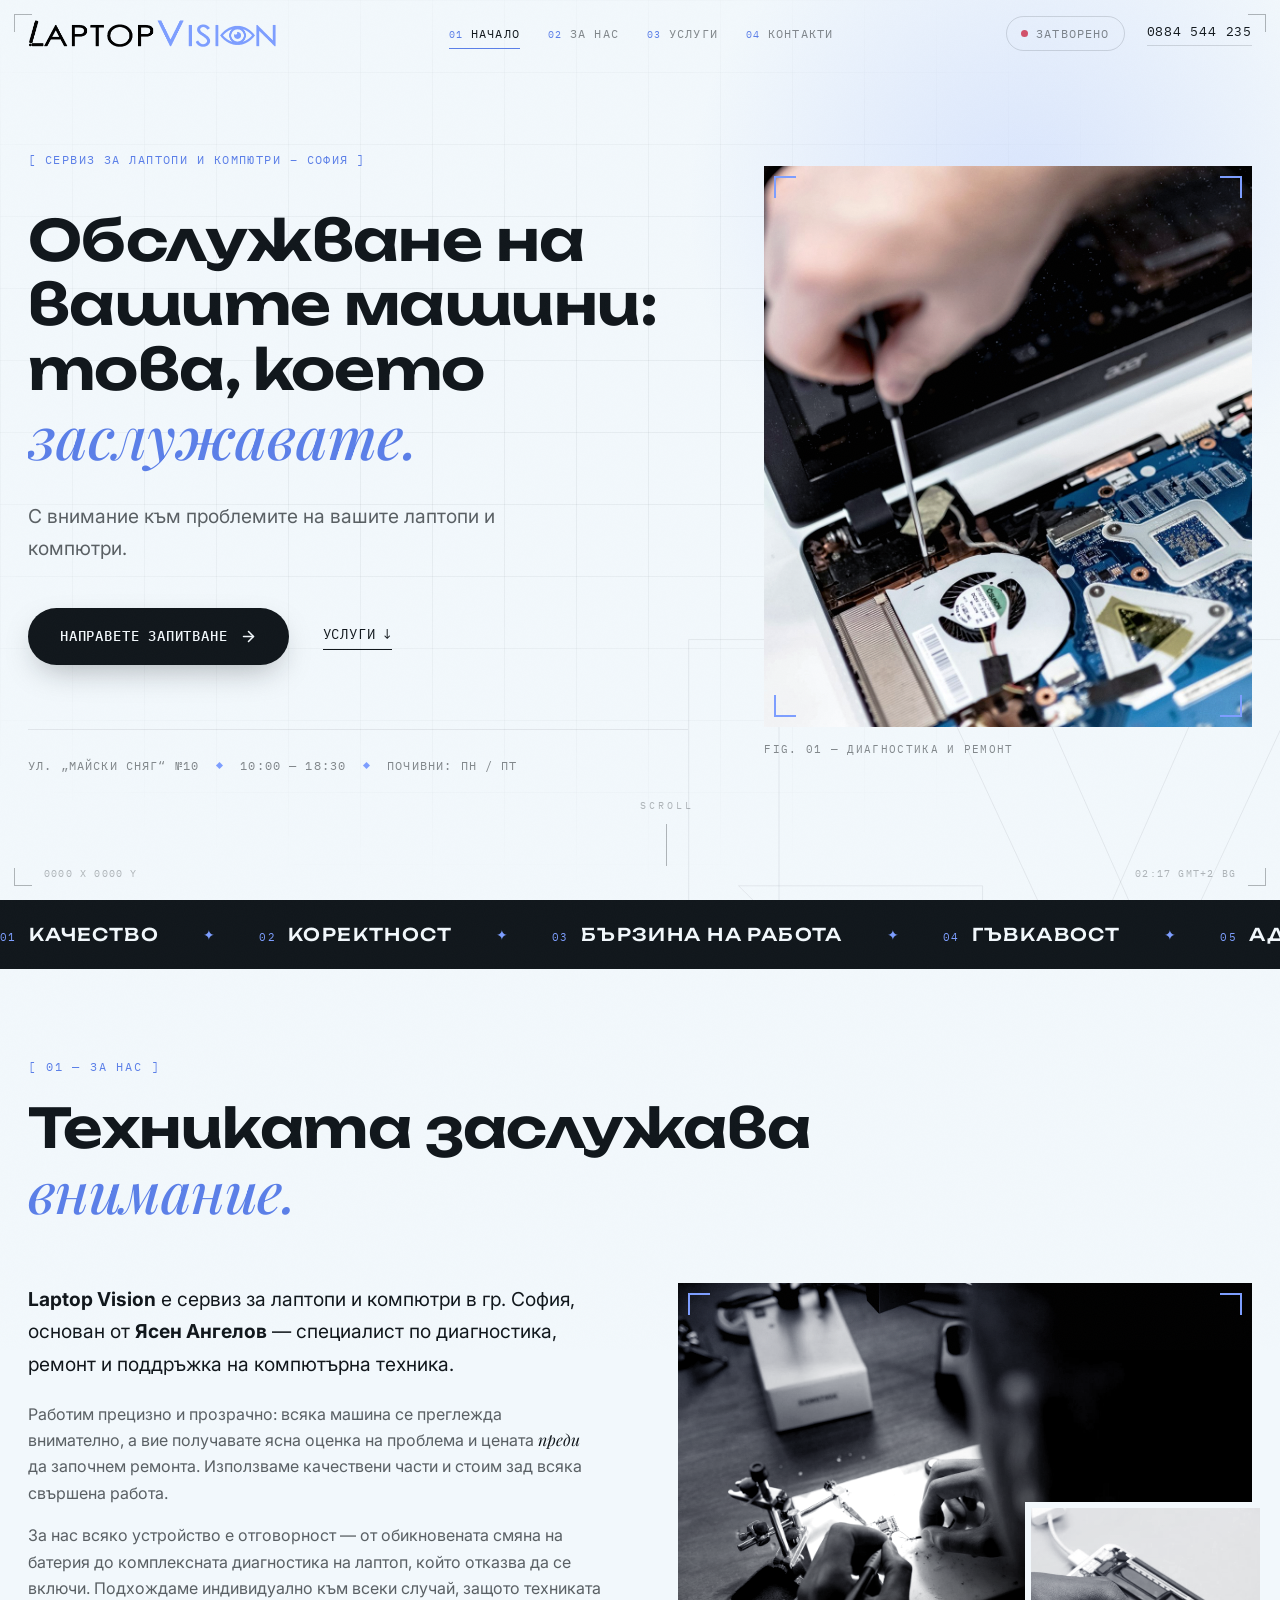
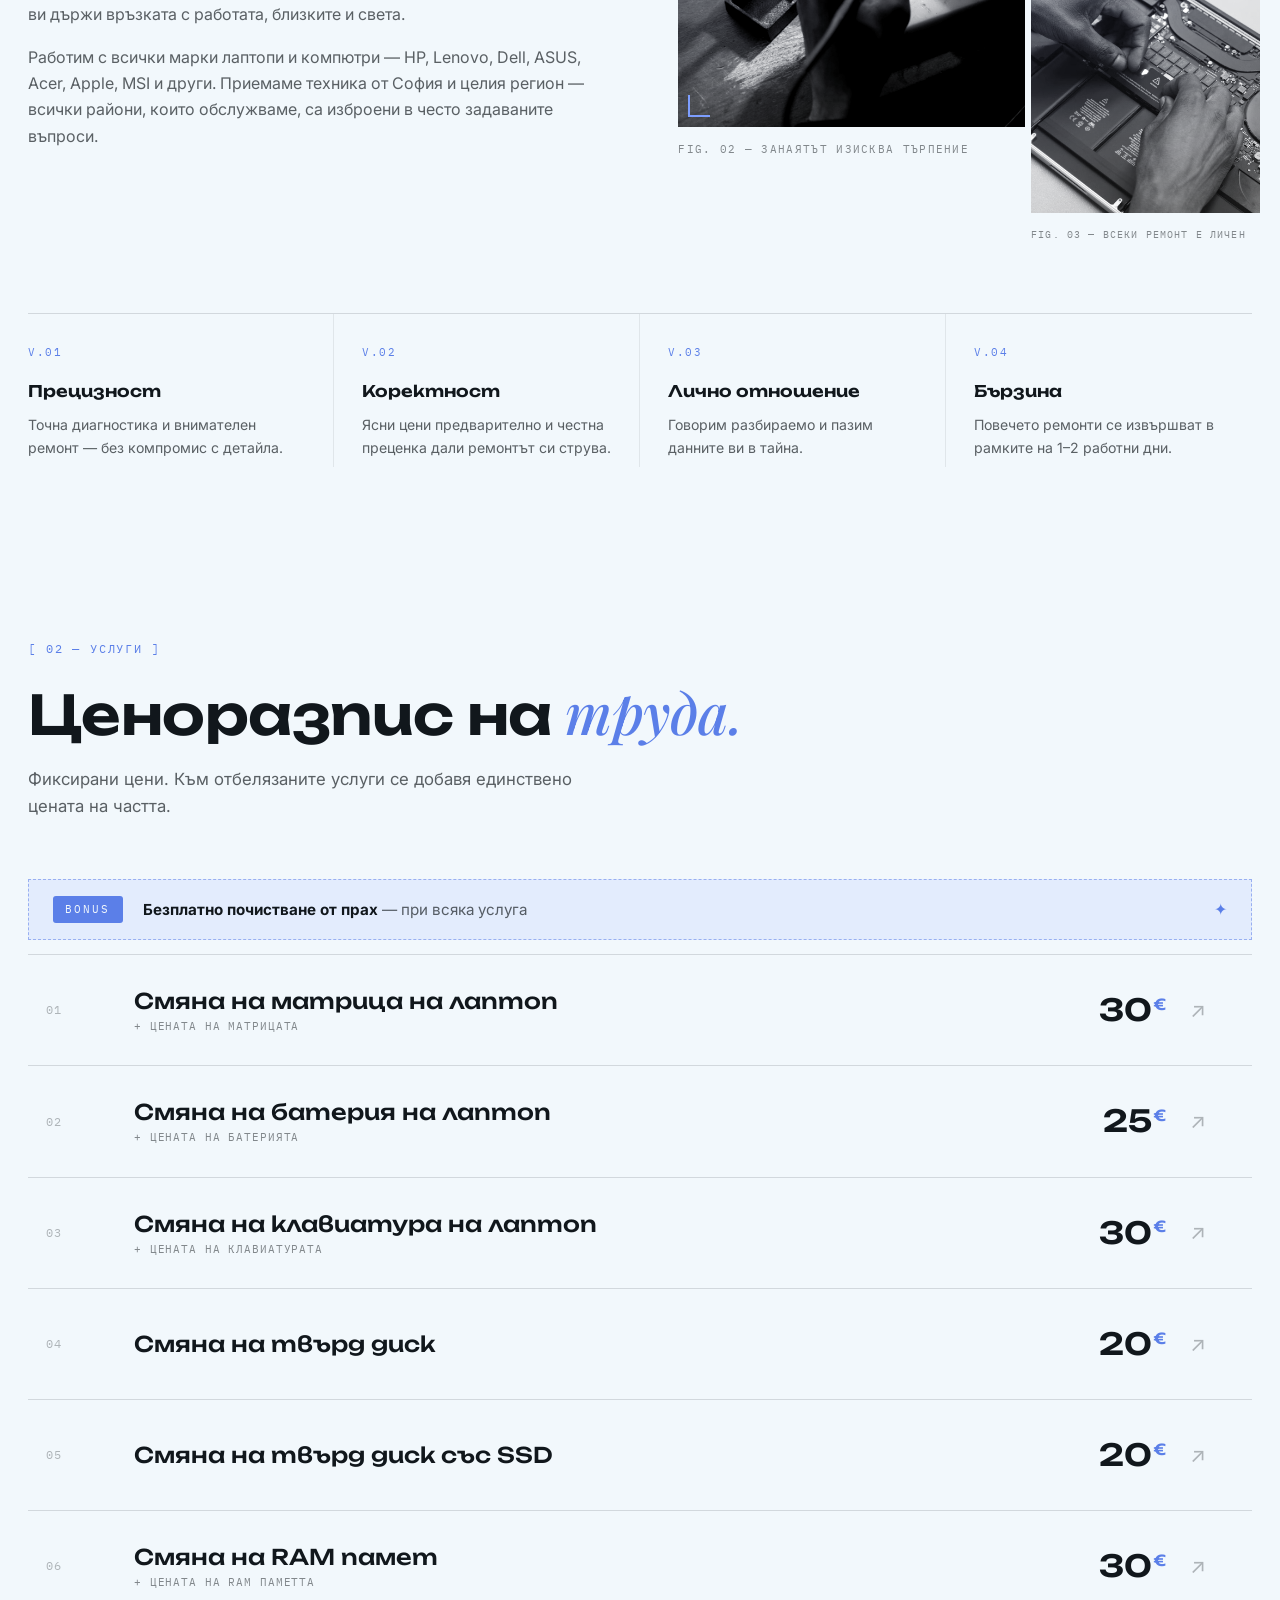
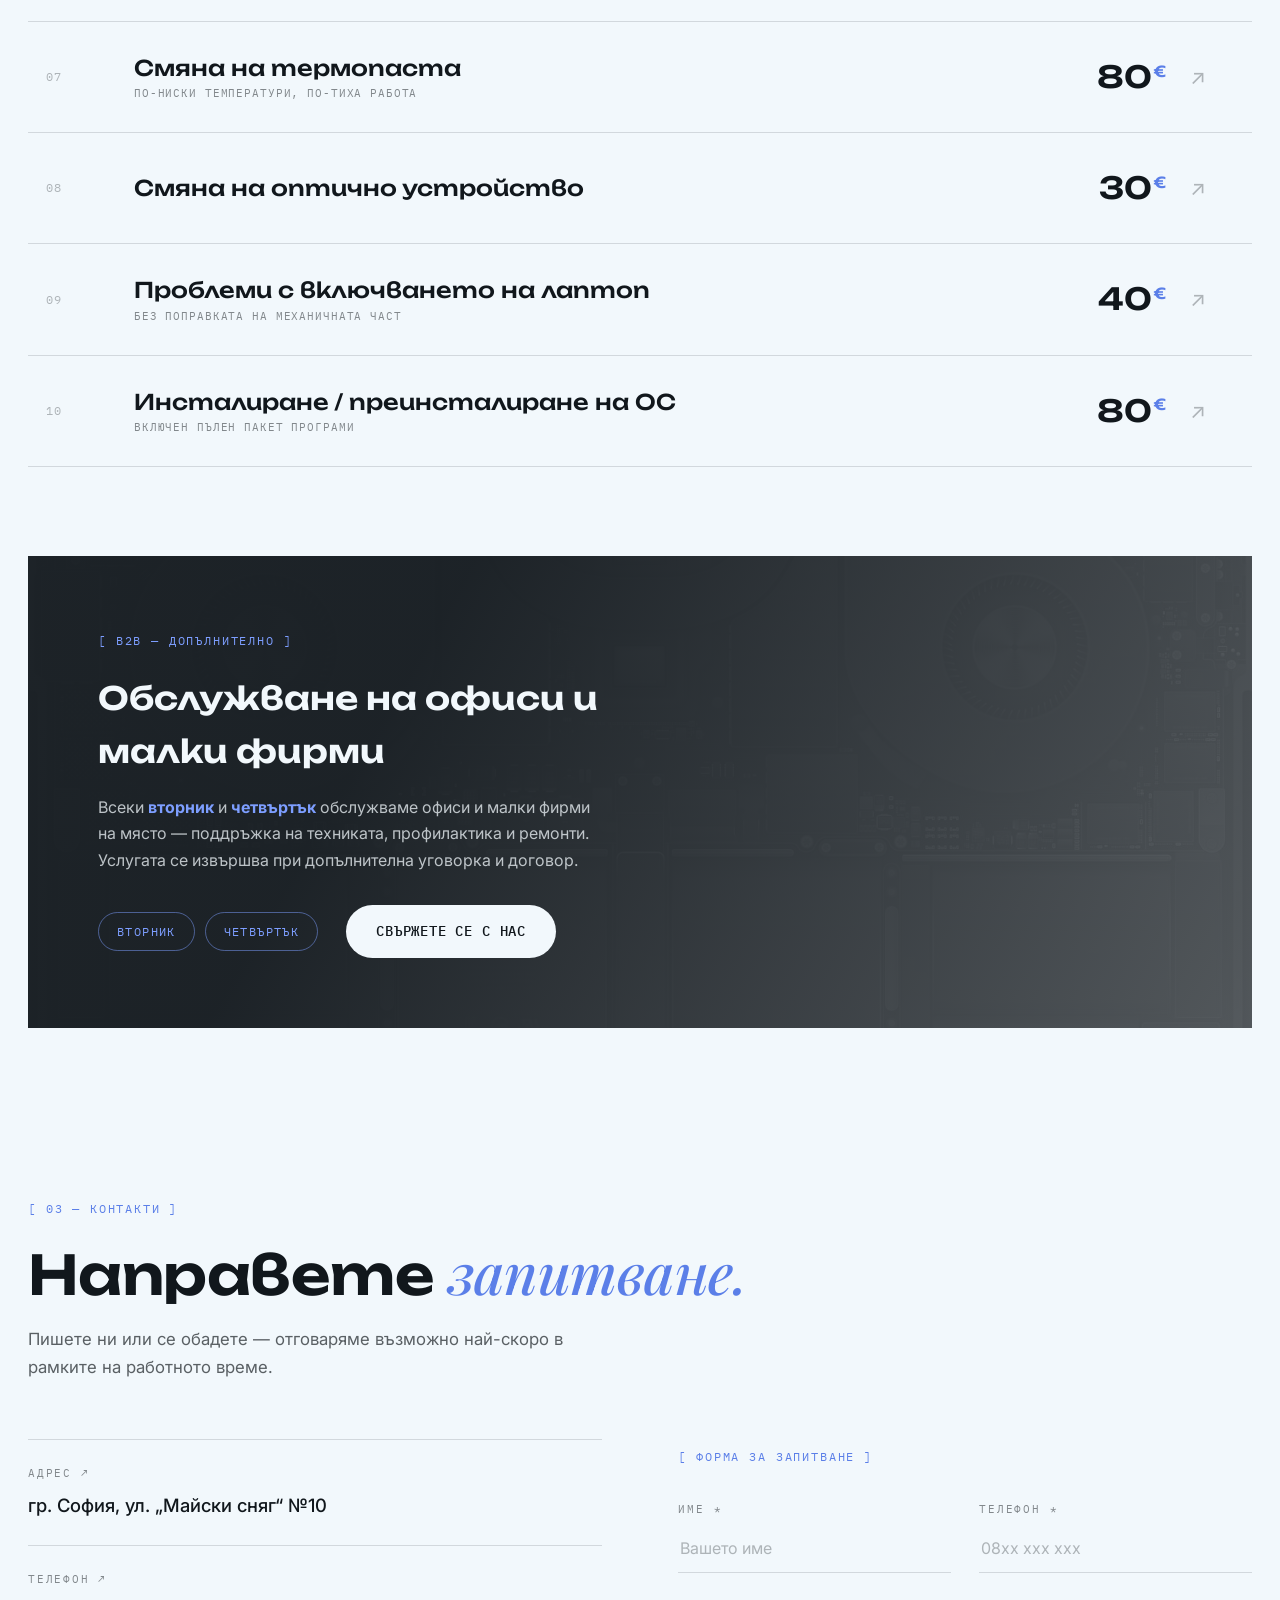
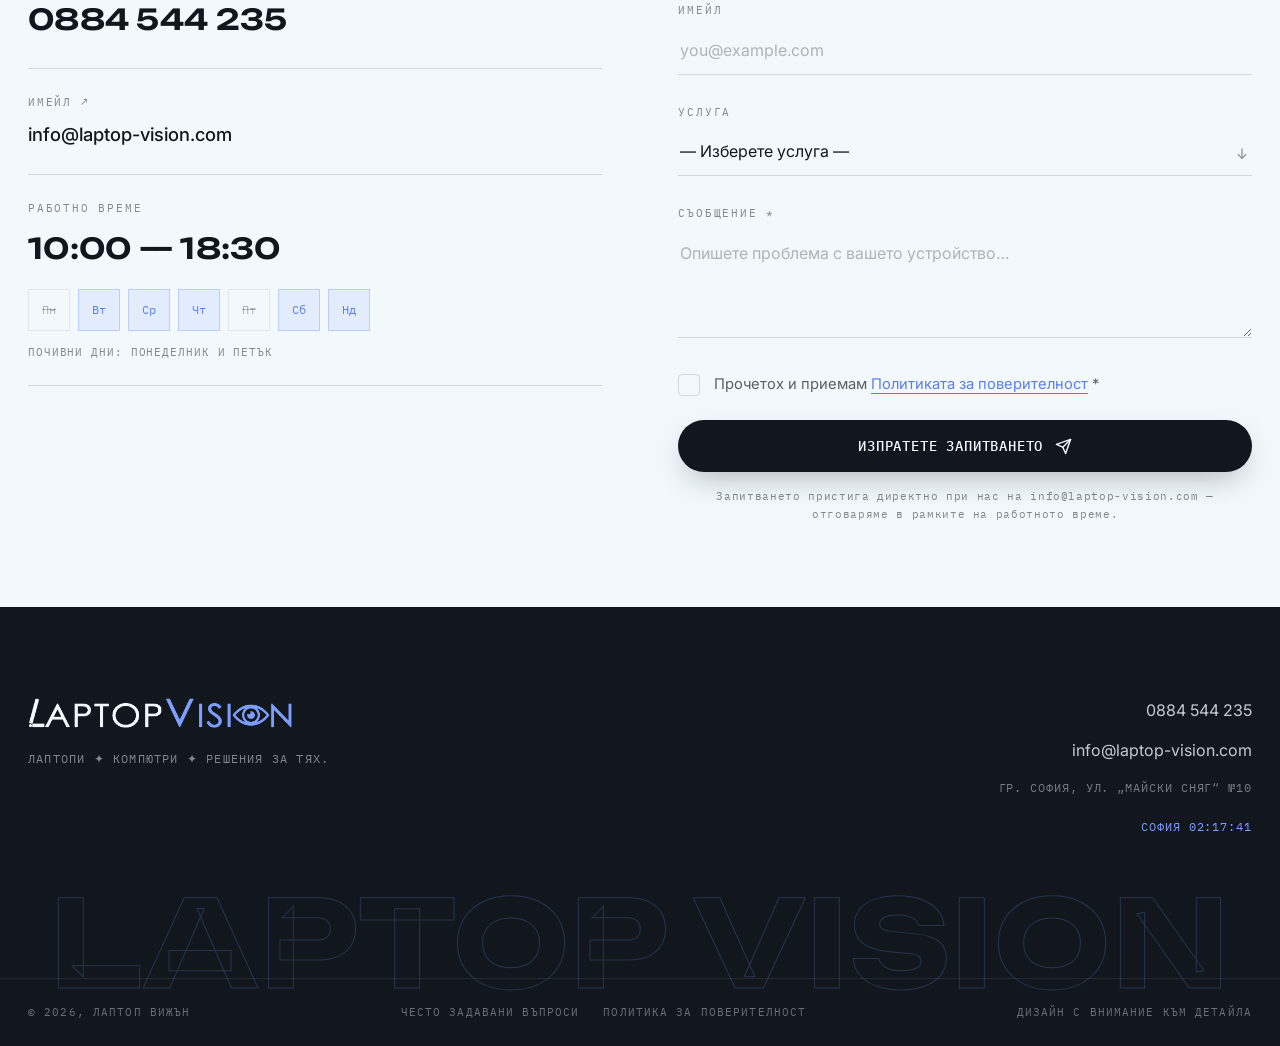
==== commit 45b5e34b: "Keywords changing." ====
--- a/index.html
+++ b/index.html
@@ -5,7 +5,7 @@
 <meta name="viewport" content="width=device-width, initial-scale=1.0">
 <title>Сервиз за лаптопи в София | Laptop Vision — ремонт на лаптопи и компютри</title>
 <meta name="description" content="Laptop Vision — сервиз за лаптопи и компютри в София. Смяна на матрица, батерия, клавиатура, SSD и термопаста, преинсталация на ОС. Всички марки, фиксирани цени ✦ 0884 544 235">
-<meta name="keywords" content="сервиз за лаптопи, ремонт на лаптопи, ремонт на компютри, сервиз за компютри, компютърен сервиз, компютърна поддръжка, лаптоп сервиз, ремонт на лаптоп, ремонт на компютър, ремонт на настолен компютър, диагностика на лаптоп, профилактика на лаптоп, ъпгрейд на лаптоп, смяна на матрица, смяна на матрица на лаптоп, матрица за лаптоп, счупена матрица лаптоп, счупен екран лаптоп, пукнат екран лаптоп, смяна на екран на лаптоп, дисплей за лаптоп, смяна на батерия на лаптоп, батерия за лаптоп, лаптоп не държи батерия, смяна на клавиатура на лаптоп, клавиатура за лаптоп, смяна на твърд диск, смяна на хард диск, смяна на ssd, ssd за лаптоп, ssd ъпгрейд, смяна на ram памет, ram памет за лаптоп, увеличаване на рам памет, смяна на термопаста, термопаста лаптоп, прегряване на лаптоп, лаптоп прегрява, шумен вентилатор лаптоп, лаптоп изключва сам, смяна на оптично устройство, лаптоп не се включва, лаптоп не иска да се включи, проблеми с включването на лаптоп, лаптоп не зарежда, компютър не се включва, бавен лаптоп, бавен компютър, ускоряване на лаптоп, ускоряване на компютър, преинсталация на windows, преинсталиране на windows, инсталиране на windows, инсталация на уиндоус, windows 10 инсталация, windows 11 инсталация, преинсталиране на linux, преинсталиране на линукс, инсталиране на линукс, инсталиране на linux, преинсталация на лаптоп, инсталиране на операционна система, преинсталиране на операционна система, форматиране на лаптоп, чиста инсталация windows, инсталиране на програми, инсталиране на драйвъри, офис пакет инсталация, антивирусна инсталация, лаптоп не пуска windows, син екран лаптоп, лаптоп с вирус, премахване на вируси, почистване на лаптоп, почистване на лаптоп от прах, безплатно почистване на лаптоп, почистване на компютър, възстановяване на данни, ремонт на macbook, ремонт на hp лаптоп, ремонт на lenovo лаптоп, ремонт на dell лаптоп, ремонт на asus лаптоп, ремонт на acer лаптоп, ремонт на msi лаптоп, ремонт на гейминг лаптоп, обслужване на офиси компютри, компютърна поддръжка за фирми, it поддръжка за фирми, фирмено компютърно обслужване, компютърен техник софия, сервиз на компютърна техника, спешен ремонт лаптоп, евтин ремонт лаптоп, ремонт лаптоп цена, смяна матрица цена, преинсталация windows цена, сервиз за лаптопи софия, ремонт на лаптопи софия, ремонт на компютри софия, компютърен сервиз софия, смяна на матрица софия, смяна на батерия лаптоп софия, преинсталация на windows софия, ремонт на лаптопи божурище, сервиз лаптопи божурище, ремонт на компютри божурище, компютърен сервиз божурище, ремонт лаптоп толева махала, сервиз лаптопи толева махала, ремонт на лаптопи връбница, ремонт на лаптопи обеля, ремонт на лаптопи люлин, ремонт на лаптопи надежда, ремонт на лаптопи илиянци, ремонт на лаптопи модерно предградие, ремонт на лаптопи красна поляна, ремонт на лаптопи западен парк, ремонт на лаптопи света троица, ремонт на лаптопи илинден, ремонт на лаптопи банишора, ремонт на лаптопи орландовци, ремонт на лаптопи малашевци, ремонт на лаптопи хаджи димитър, ремонт на лаптопи подуяне, ремонт на лаптопи сухата река, ремонт на лаптопи левски, ремонт на лаптопи редута, ремонт на лаптопи гео милев, ремонт на лаптопи слатина, ремонт на лаптопи изток, ремонт на лаптопи изгрев, ремонт на лаптопи студентски град, ремонт на лаптопи дървеница, ремонт на лаптопи мусагеница, ремонт на лаптопи младост, ремонт на лаптопи дружба, ремонт на лаптопи горубляне, ремонт на лаптопи абдовица, ремонт на лаптопи кремиковци, ремонт на лаптопи враждебна, ремонт на лаптопи лозенец, ремонт на лаптопи център, ремонт на лаптопи иван вазов, ремонт на лаптопи стрелбище, ремонт на лаптопи гоце делчев, ремонт на лаптопи хладилника, ремонт на лаптопи манастирски ливади, ремонт на лаптопи бояна, ремонт на лаптопи драгалевци, ремонт на лаптопи симеоново, ремонт на лаптопи бъкстон, ремонт на лаптопи борово, ремонт на лаптопи белите брези, ремонт на лаптопи красно село, ремонт на лаптопи хиподрума, ремонт на лаптопи овча купел, ремонт на лаптопи горна баня, ремонт на лаптопи кръстова вада, ремонт на лаптопи малинова долина, ремонт на лаптопи банкя, ремонт на лаптопи нови искър, ремонт на лаптопи бухово, ремонт на лаптопи балша, ремонт на лаптопи владая, ремонт на лаптопи мърчаево, ремонт на лаптопи панчарево, ремонт на лаптопи бистрица, ремонт на лаптопи железница, ремонт на лаптопи герман, ремонт на лаптопи лозен, ремонт на лаптопи казичене, ремонт на лаптопи равно поле, ремонт на лаптопи сливница, ремонт на лаптопи костинброд, ремонт на лаптопи драгоман, ремонт на лаптопи годеч, ремонт на лаптопи своге, ремонт на лаптопи перник, ремонт на лаптопи радомир, ремонт на лаптопи елин пелин, ремонт на лаптопи ихтиман, ремонт на лаптопи костенец, ремонт на лаптопи самоков, ремонт на лаптопи ботевград, ремонт на лаптопи правец, ремонт на лаптопи етрополе, ремонт на лаптопи пирдоп, ремонт на лаптопи брезник, ремонт на лаптопи трън, ремонт на лаптопи долна баня, laptop repair sofia, computer repair sofia, laptop service sofia, remont na laptopi sofia, remont na kompyutri sofia, serviz za laptopi sofia, remont na laptopi bozhurishte, smiana na matrica laptop, preinstalacia na windows, laptop vision, лаптоп вижън, лаптоп вижън софия">
+<meta name="keywords" content="сервиз за лаптопи, ремонт на лаптопи, ремонт на компютри, сервиз за компютри, компютърен сервиз, компютърна поддръжка, лаптоп сервиз, ремонт на лаптоп, ремонт на компютър, ремонт на настолен компютър, диагностика на лаптоп, профилактика на лаптоп, ъпгрейд на лаптоп, смяна на матрица, смяна на матрица на лаптоп, матрица за лаптоп, счупена матрица лаптоп, счупен екран лаптоп, пукнат екран лаптоп, смяна на екран на лаптоп, дисплей за лаптоп, смяна на батерия на лаптоп, батерия за лаптоп, лаптоп не държи батерия, смяна на клавиатура на лаптоп, клавиатура за лаптоп, смяна на твърд диск, смяна на хард диск, смяна на ssd, ssd за лаптоп, ssd ъпгрейд, смяна на ram памет, ram памет за лаптоп, увеличаване на рам памет, смяна на термопаста, термопаста лаптоп, прегряване на лаптоп, лаптоп прегрява, шумен вентилатор лаптоп, лаптоп изключва сам, смяна на оптично устройство, лаптоп не се включва, лаптоп не иска да се включи, проблеми с включването на лаптоп, лаптоп не зарежда, компютър не се включва, бавен лаптоп, бавен компютър, ускоряване на лаптоп, ускоряване на компютър, преинсталация на windows, преинсталиране на windows, инсталиране на windows, инсталация на уиндоус, windows 10 инсталация, windows 11 инсталация, преинсталиране на linux, преинсталиране на линукс, инсталиране на линукс, инсталиране на linux, преинсталация на лаптоп, инсталиране на операционна система, преинсталиране на операционна система, форматиране на лаптоп, чиста инсталация windows, инсталиране на програми, инсталиране на драйвъри, офис пакет инсталация, антивирусна инсталация, лаптоп не пуска windows, син екран лаптоп, лаптоп с вирус, премахване на вируси, почистване на лаптоп, почистване на лаптоп от прах, безплатно почистване на лаптоп, почистване на компютър, възстановяване на данни, ремонт на macbook, ремонт на hp лаптоп, ремонт на lenovo лаптоп, ремонт на dell лаптоп, ремонт на asus лаптоп, ремонт на acer лаптоп, ремонт на msi лаптоп, ремонт на гейминг лаптоп, обслужване на офиси компютри, компютърна поддръжка за фирми, it поддръжка за фирми, фирмено компютърно обслужване, компютърен техник софия, сервиз на компютърна техника, спешен ремонт лаптоп, евтин ремонт лаптоп, ремонт лаптоп цена, смяна матрица цена, преинсталация windows цена, сервиз за лаптопи софия, ремонт на лаптопи софия, ремонт на компютри софия, компютърен сервиз софия, смяна на матрица софия, смяна на батерия лаптоп софия, преинсталация на windows софия, ремонт на лаптопи божурище, сервиз лаптопи божурище, ремонт на компютри божурище, компютърен сервиз божурище, ремонт лаптоп толева махала, сервиз лаптопи толева махала, ремонт на лаптопи връбница, ремонт на лаптопи обеля, ремонт на лаптопи люлин, ремонт на лаптопи надежда, ремонт на лаптопи илиянци, ремонт на лаптопи модерно предградие, ремонт на лаптопи красна поляна, ремонт на лаптопи западен парк, ремонт на лаптопи света троица, ремонт на лаптопи илинден, ремонт на лаптопи банишора, ремонт на лаптопи орландовци, ремонт на лаптопи малашевци, ремонт на лаптопи хаджи димитър, ремонт на лаптопи подуяне, ремонт на лаптопи сухата река, ремонт на лаптопи левски, ремонт на лаптопи редута, ремонт на лаптопи гео милев, ремонт на лаптопи слатина, ремонт на лаптопи изток, ремонт на лаптопи изгрев, ремонт на лаптопи студентски град, ремонт на лаптопи дървеница, ремонт на лаптопи мусагеница, ремонт на лаптопи младост, ремонт на лаптопи дружба, ремонт на лаптопи горубляне, ремонт на лаптопи абдовица, ремонт на лаптопи кремиковци, ремонт на лаптопи враждебна, ремонт на лаптопи лозенец, ремонт на лаптопи център, ремонт на лаптопи иван вазов, ремонт на лаптопи стрелбище, ремонт на лаптопи гоце делчев, ремонт на лаптопи хладилника, ремонт на лаптопи манастирски ливади, ремонт на лаптопи бояна, ремонт на лаптопи драгалевци, ремонт на лаптопи симеоново, ремонт на лаптопи бъкстон, ремонт на лаптопи борово, ремонт на лаптопи белите брези, ремонт на лаптопи красно село, ремонт на лаптопи хиподрума, ремонт на лаптопи овча купел, ремонт на лаптопи горна баня, ремонт на лаптопи кръстова вада, ремонт на лаптопи малинова долина, ремонт на лаптопи банкя, ремонт на лаптопи нови искър, ремонт на лаптопи бухово, ремонт на лаптопи балша, ремонт на лаптопи владая, ремонт на лаптопи мърчаево, ремонт на лаптопи панчарево, ремонт на лаптопи бистрица, ремонт на лаптопи железница, ремонт на лаптопи герман, ремонт на лаптопи лозен, ремонт на лаптопи казичене, ремонт на лаптопи равно поле, ремонт на лаптопи сливница, ремонт на лаптопи костинброд, ремонт на лаптопи драгоман, ремонт на лаптопи годеч, ремонт на лаптопи своге, ремонт на лаптопи перник, ремонт на лаптопи радомир, ремонт на лаптопи елин пелин, ремонт на лаптопи ихтиман, ремонт на лаптопи костенец, ремонт на лаптопи самоков, ремонт на лаптопи ботевград, ремонт на лаптопи правец, ремонт на лаптопи етрополе, ремонт на лаптопи пирдоп, ремонт на лаптопи брезник, ремонт на лаптопи трън, ремонт на лаптопи долна баня, remont na laptopi sofia, remont na kompyutri sofia, serviz za laptopi sofia, remont na laptopi bozhurishte, smiana na matrica laptop, preinstalacia na windows, laptop vision, лаптоп вижън, лаптоп вижън софия">
 <meta name="robots" content="index, follow, max-image-preview:large, max-snippet:-1">
 <meta name="author" content="Laptop Vision">
 <meta name="geo.region" content="BG">
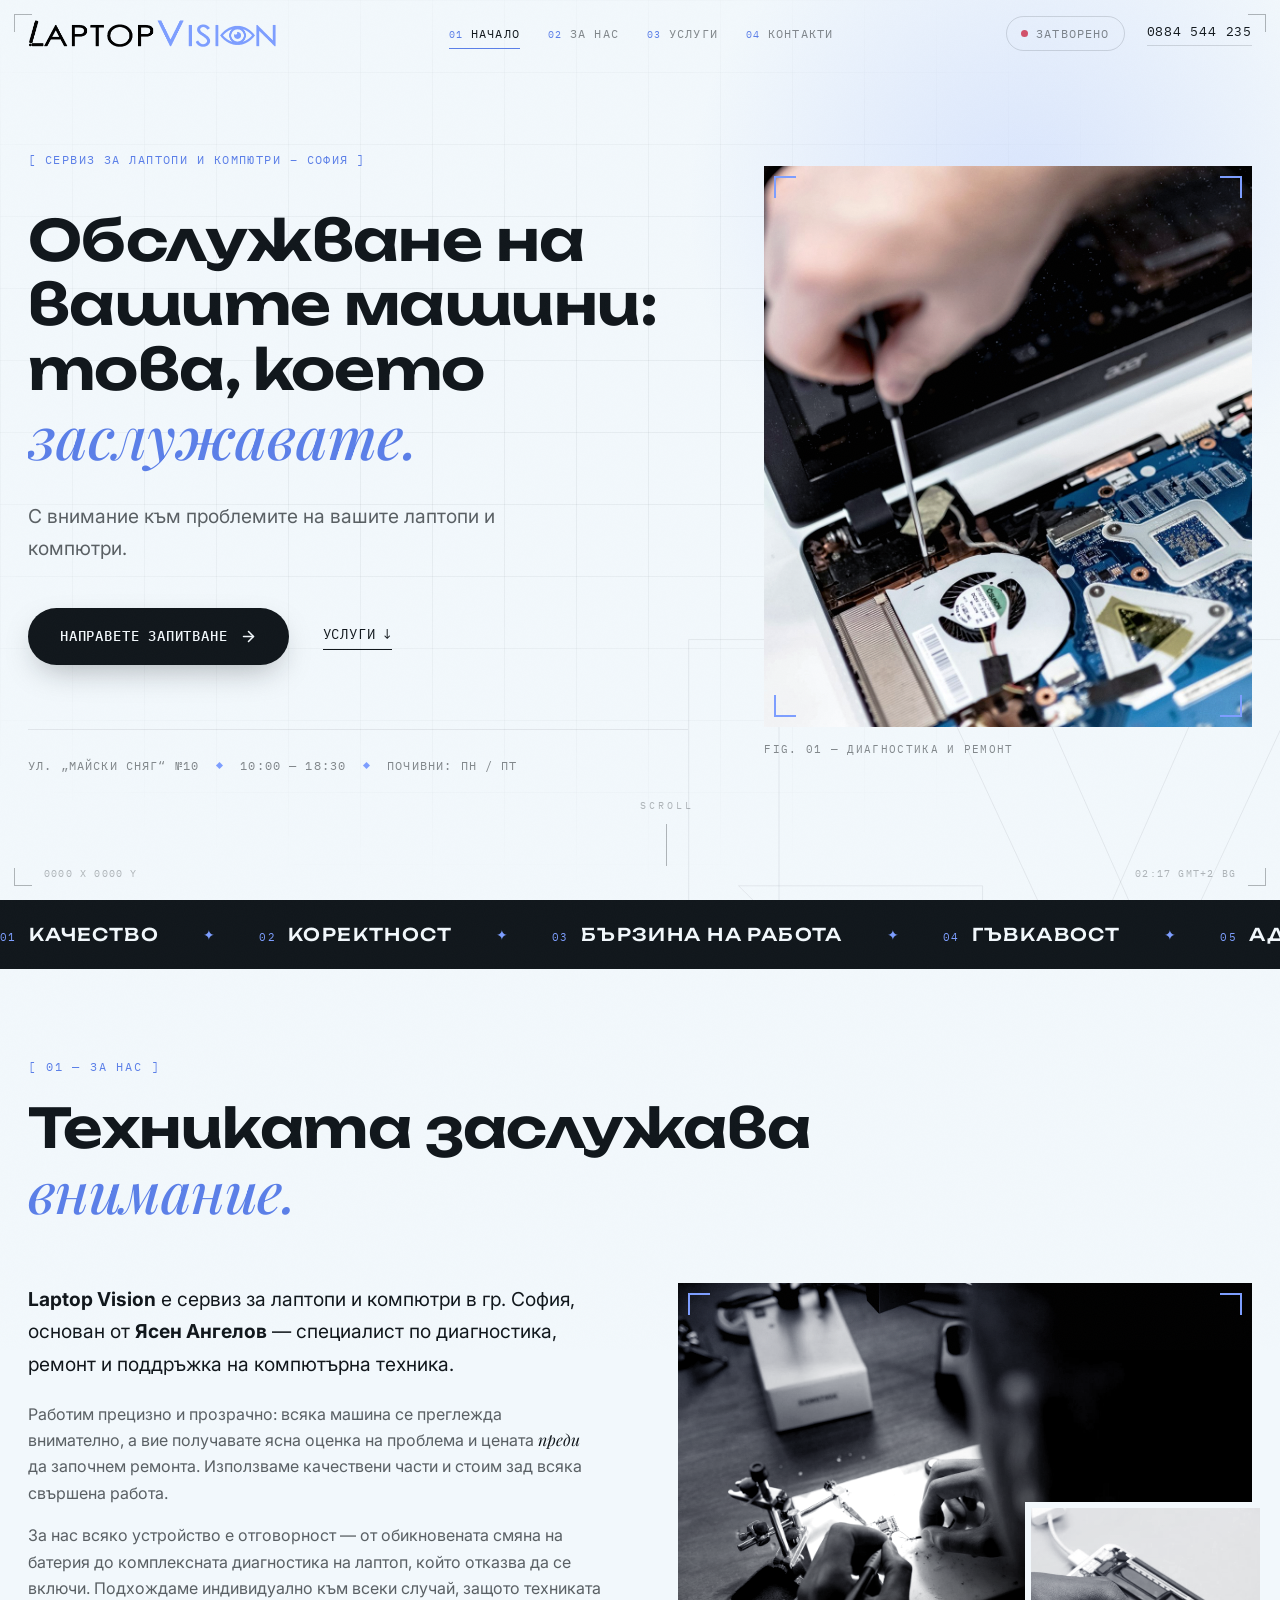
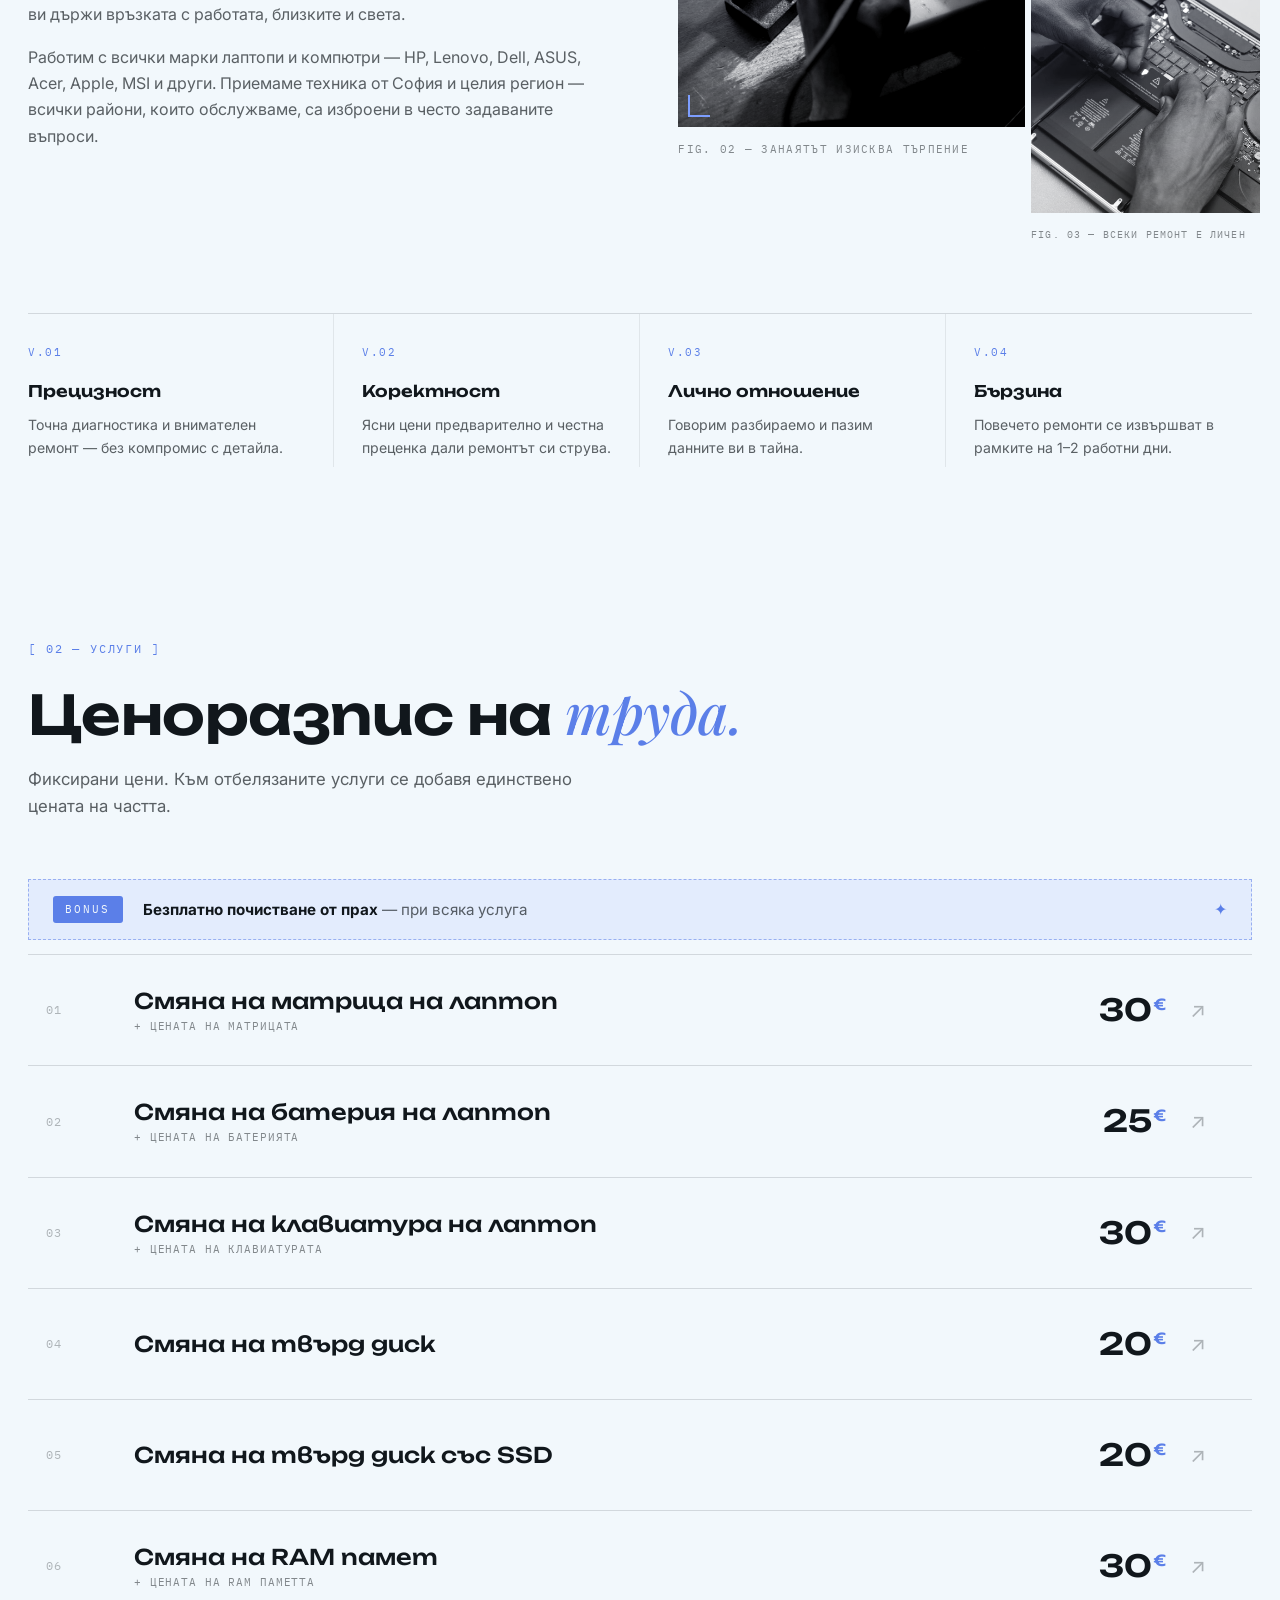
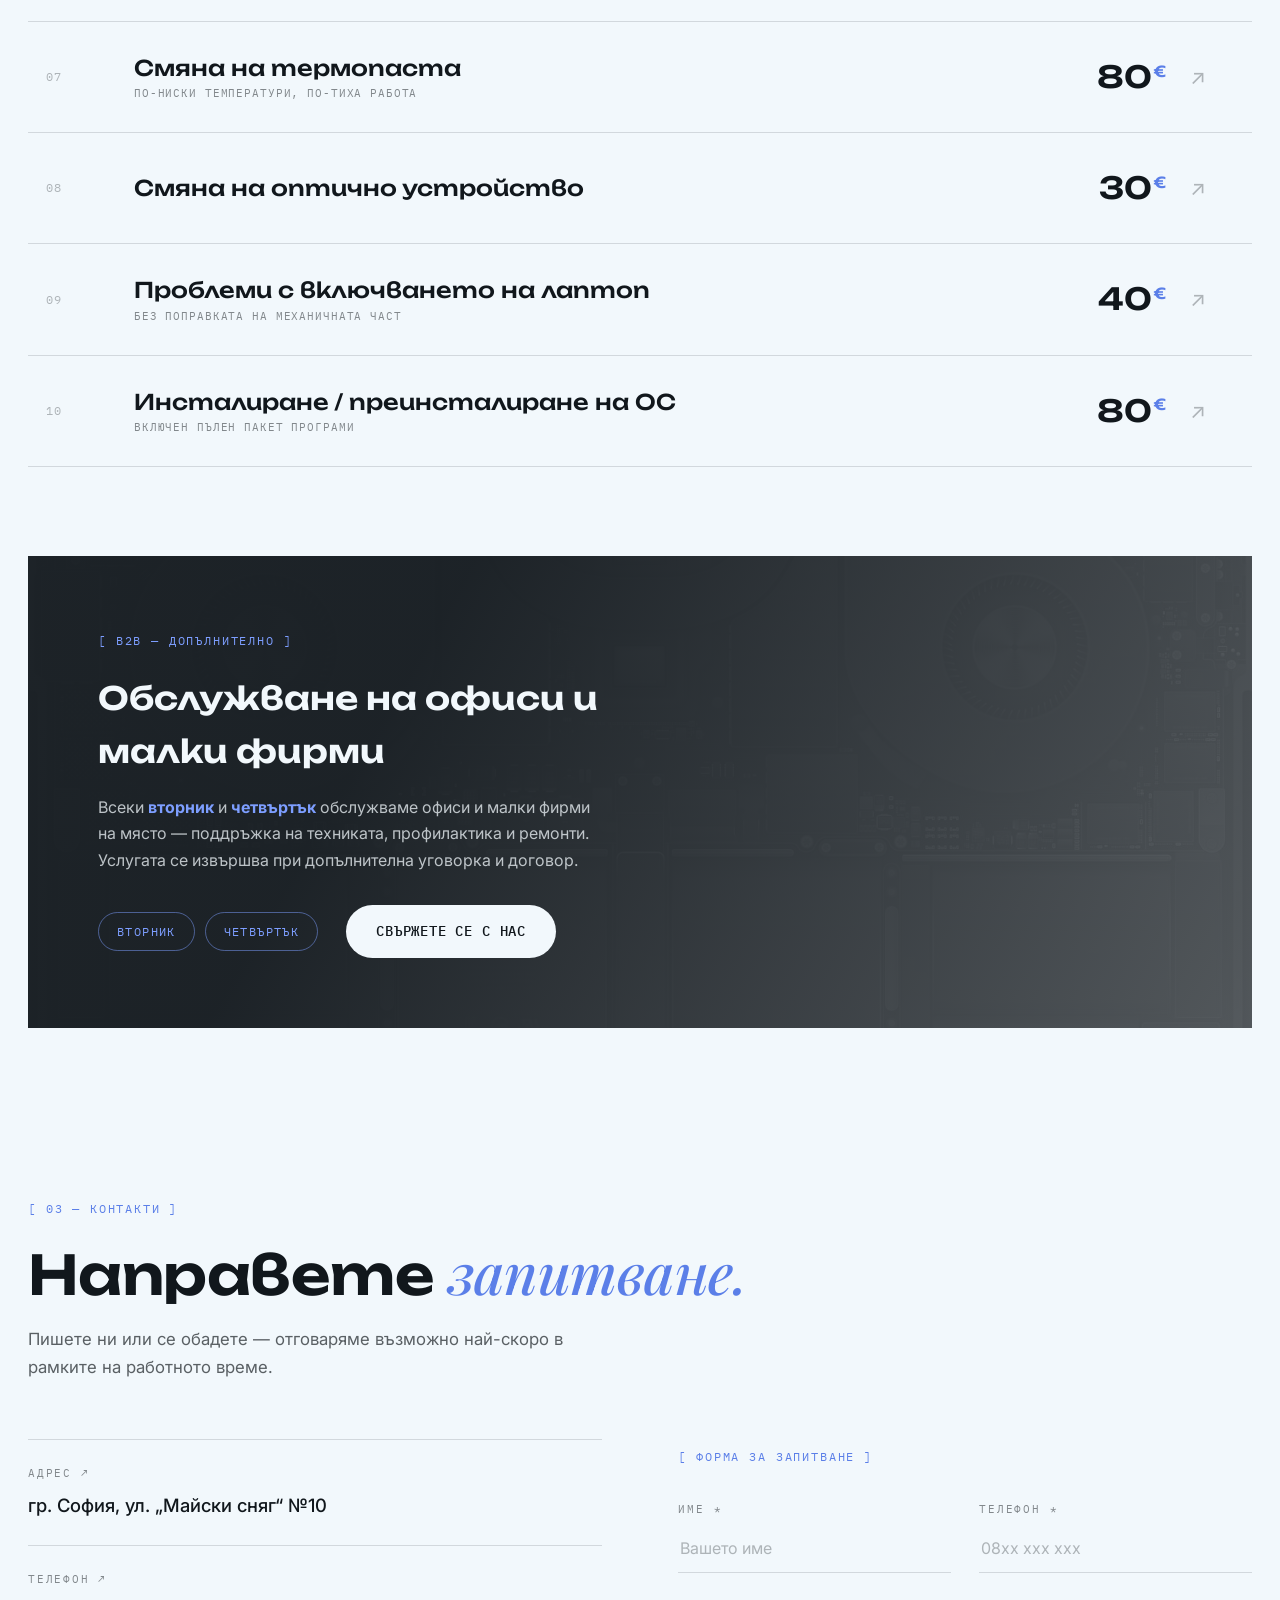
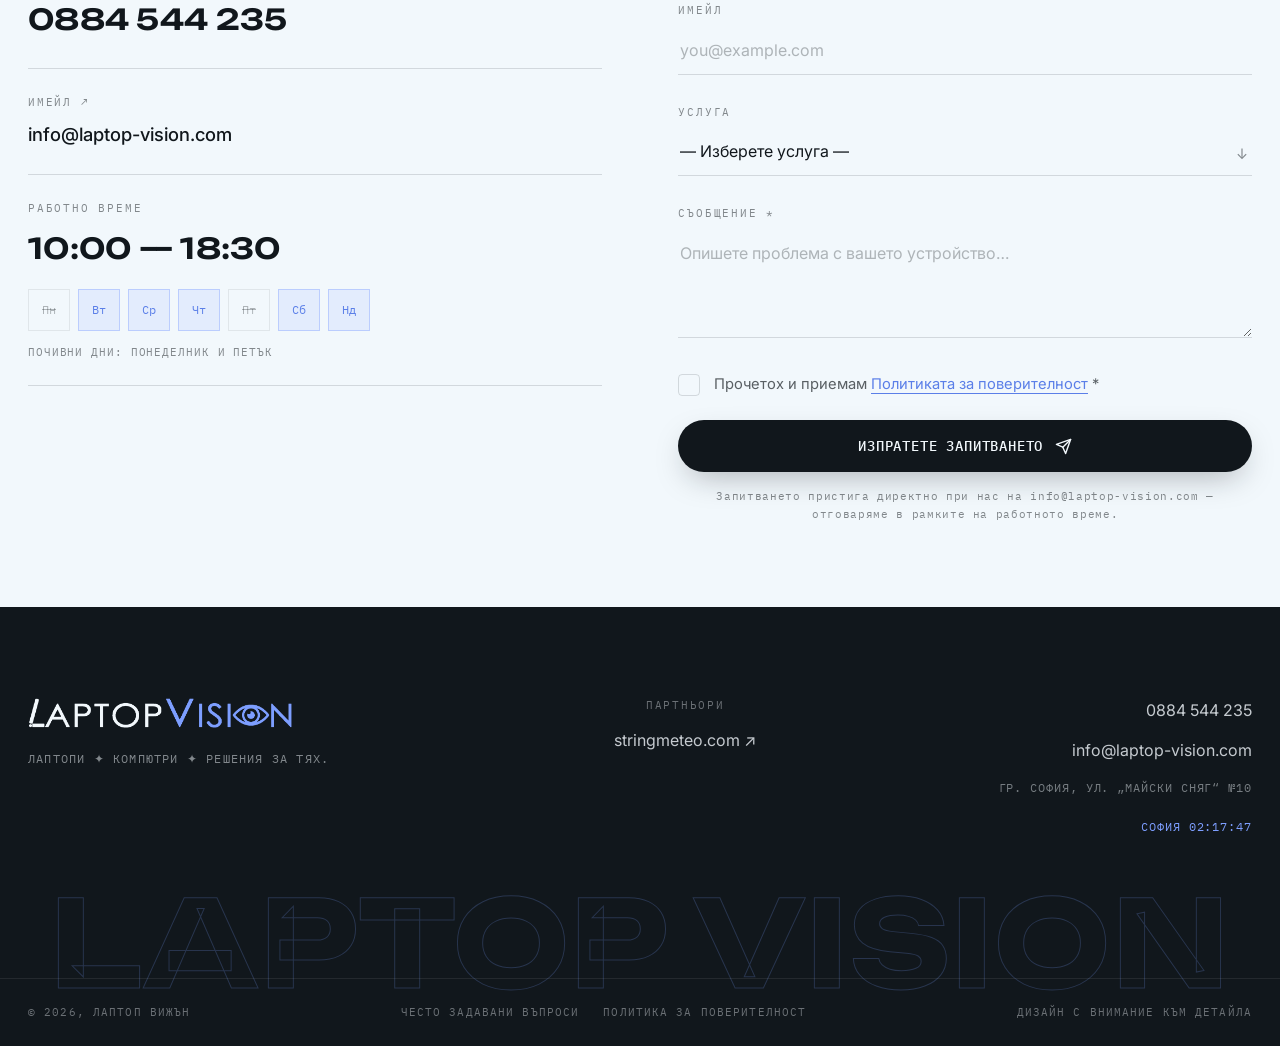
==== commit 6d838ee5: "Added a partners column in the footer." ====
--- a/index.html
+++ b/index.html
@@ -651,6 +651,10 @@
         <img src="assets/logo-light.png" alt="Laptop Vision" class="footer-logo" width="1914" height="231" loading="lazy" decoding="async">
         <p class="footer-slogan">Лаптопи ✦ Компютри ✦ Решения за тях.</p>
       </div>
+      <div class="footer-partners">
+        <span class="fp-label">Партньори</span>
+        <a href="https://stringmeteo.com" target="_blank" rel="noopener">stringmeteo.com ↗</a>
+      </div>
       <div class="footer-contact">
         <a href="tel:0884544235">0884 544 235</a>
         <a href="mailto:info@laptop-vision.com">info@laptop-vision.com</a>
--- a/styles.css
+++ b/styles.css
@@ -696,7 +696,7 @@
 /* ---------- Footer ---------- */
 .footer { background: var(--ink); color: var(--alice); position: relative; overflow: hidden; }
 .footer-top {
-  display: grid; grid-template-columns: 1.3fr 1fr;
+  display: grid; grid-template-columns: 1.2fr auto 1fr;
   gap: 44px; padding: clamp(60px, 7vw, 90px) 0 50px;
   position: relative; z-index: 2; align-items: start;
 }
@@ -716,6 +716,13 @@
   color: rgba(242,248,252,.45); text-transform: uppercase;
 }
 .footer-clock { margin-top: 6px; color: var(--wisteria) !important; }
+.footer-partners { display: flex; flex-direction: column; gap: 12px; justify-self: center; text-align: center; }
+.fp-label {
+  font-family: var(--font-m); font-size: 0.68rem; letter-spacing: 0.16em;
+  color: rgba(242,248,252,.4); text-transform: uppercase;
+}
+.footer-partners a { font-size: 1rem; color: rgba(242,248,252,.8); transition: color 0.3s; }
+.footer-partners a:hover { color: var(--wisteria); }
 .footer-ghost {
   font-family: var(--font-d); font-weight: 700; white-space: nowrap;
   font-size: clamp(3.4rem, 9.4vw, 9rem); line-height: 0.95;
@@ -747,7 +754,7 @@
   .about-values { grid-template-columns: 1fr 1fr; }
   .val:nth-child(2n) { border-right: 0; }
   .val { border-bottom: 1px solid var(--line-soft); padding-bottom: 24px; }
-  .footer-top { grid-template-columns: 1fr 1fr; }
+  .footer-top { grid-template-columns: 1fr auto 1fr; }
   .nav-phone { display: none; }
   .nav-call { display: inline-flex; }
   .nav-actions { gap: 14px; }
@@ -800,6 +807,7 @@
   .footer-top { grid-template-columns: 1fr; gap: 34px; }
   .footer-contact { justify-self: start; text-align: left; }
   .footer-contact a { margin-left: 0; }
+  .footer-partners { justify-self: start; text-align: left; }
   .hud-coords, .hud-time { display: none; }
 }
 
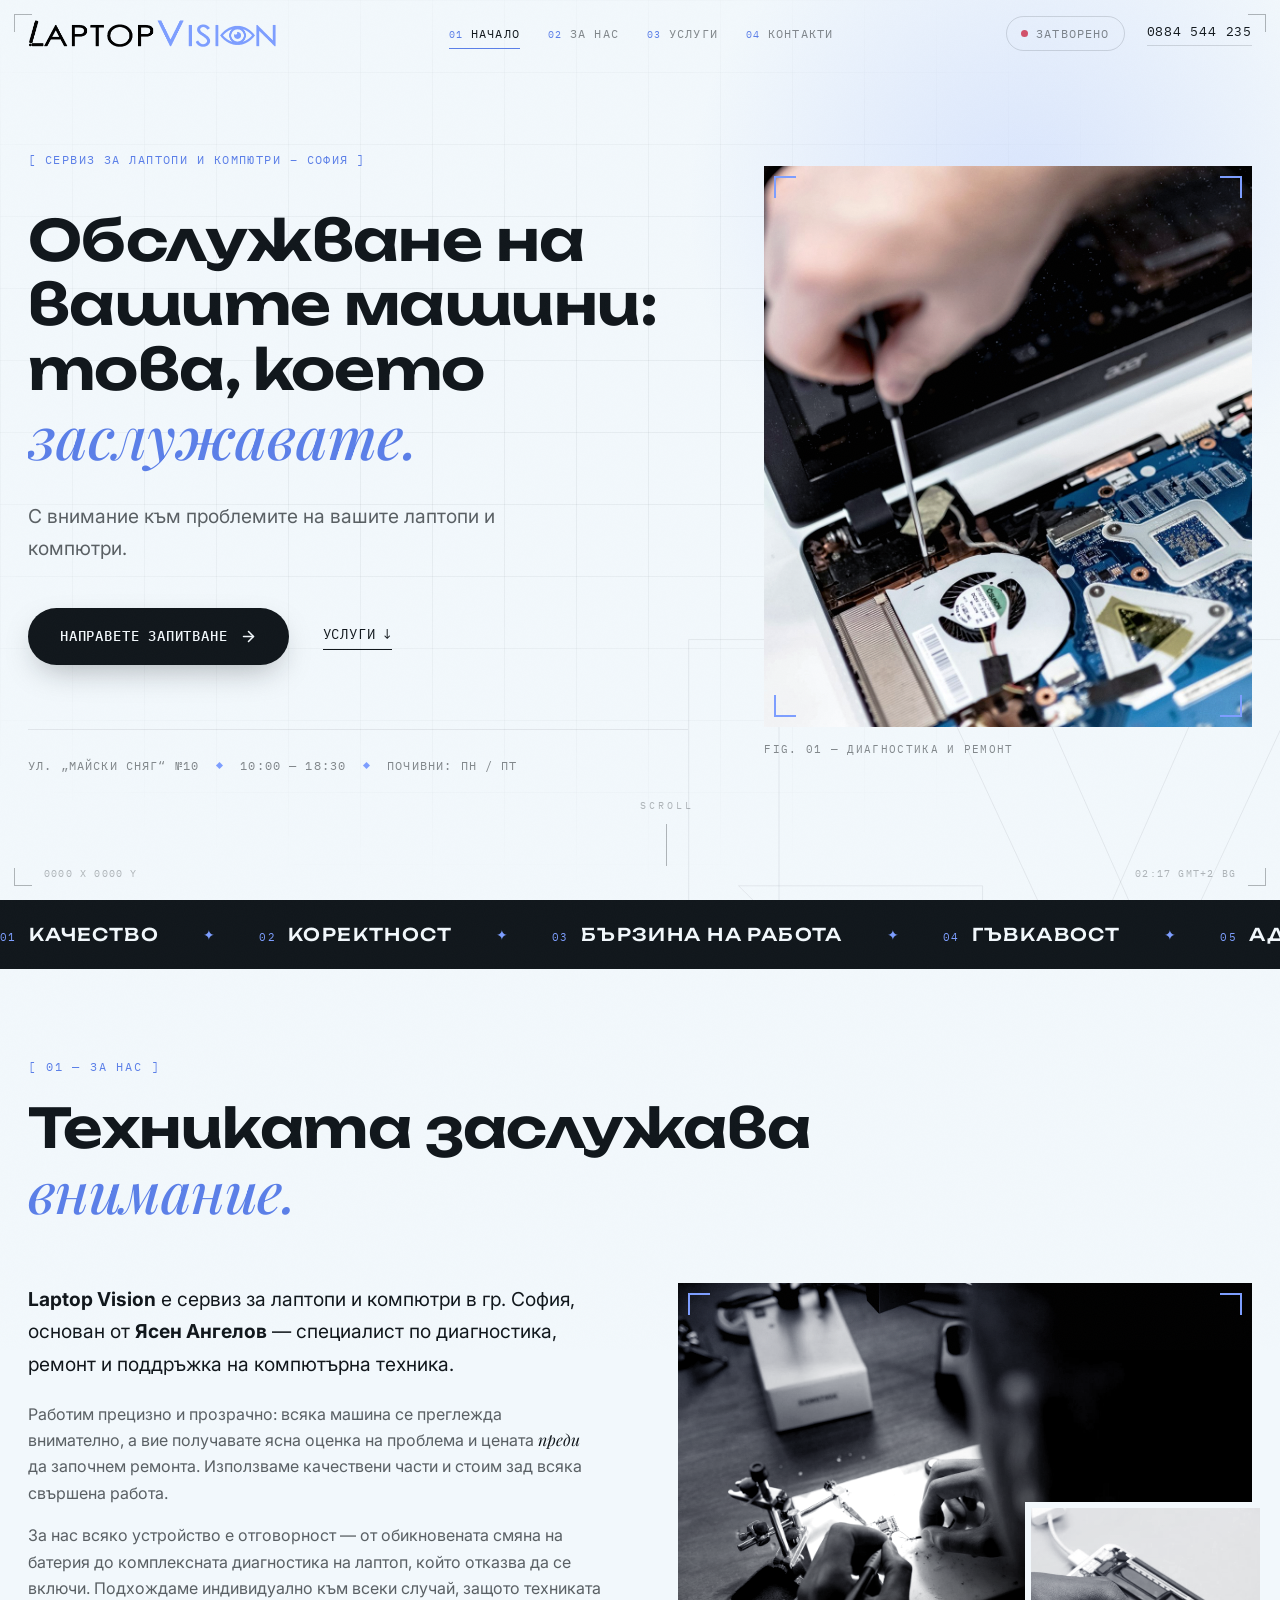
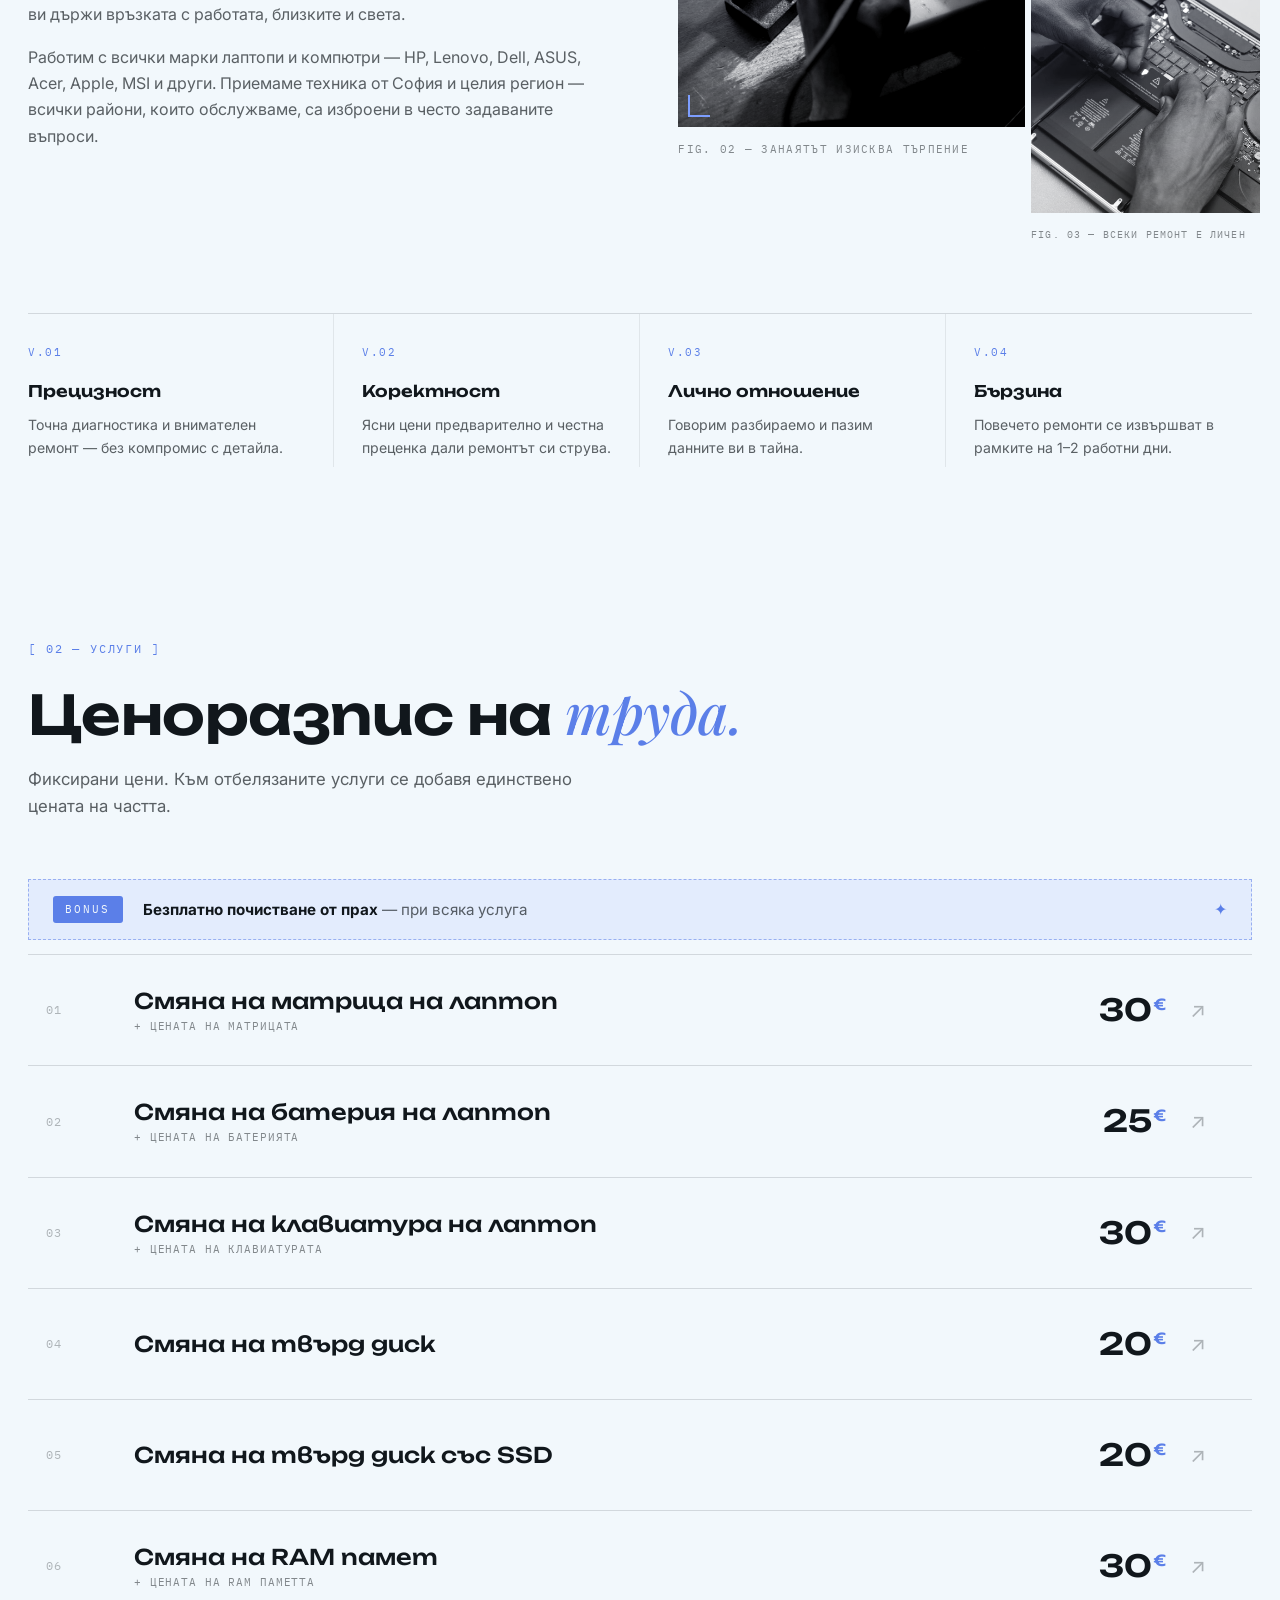
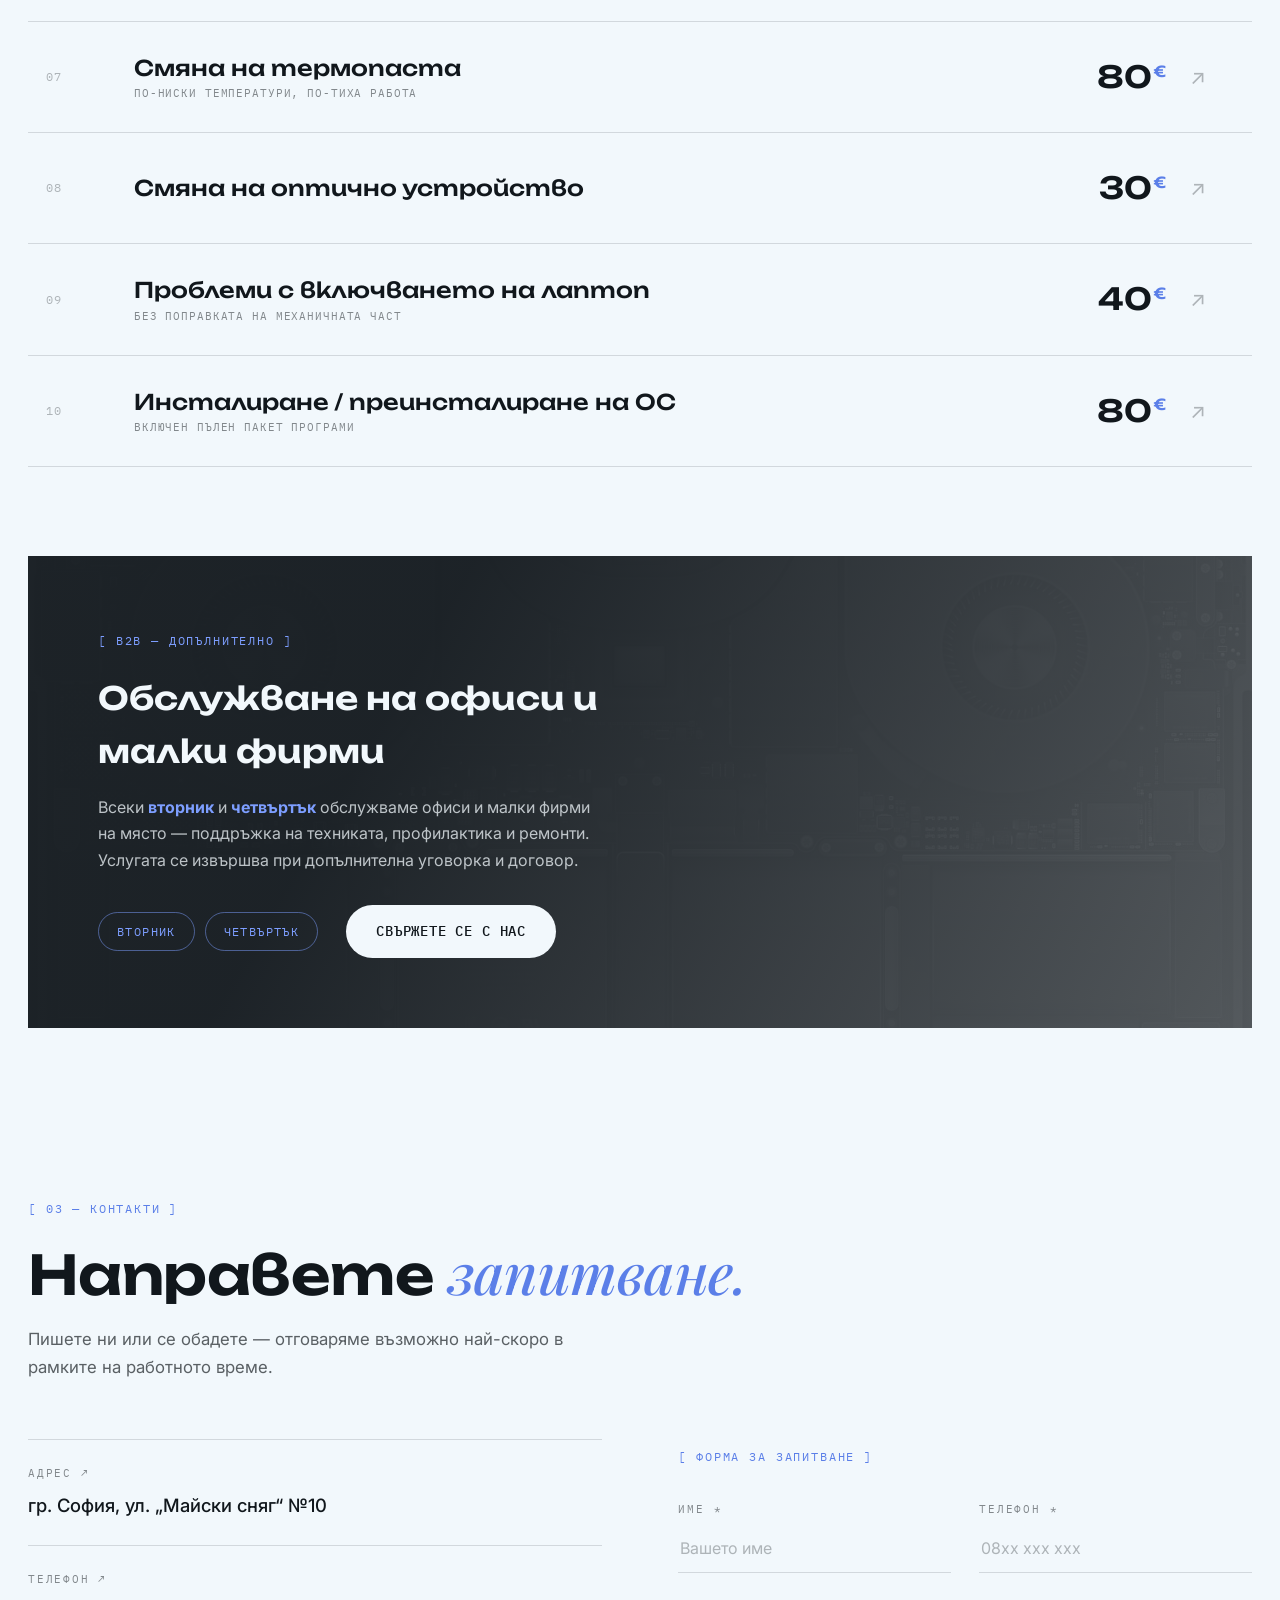
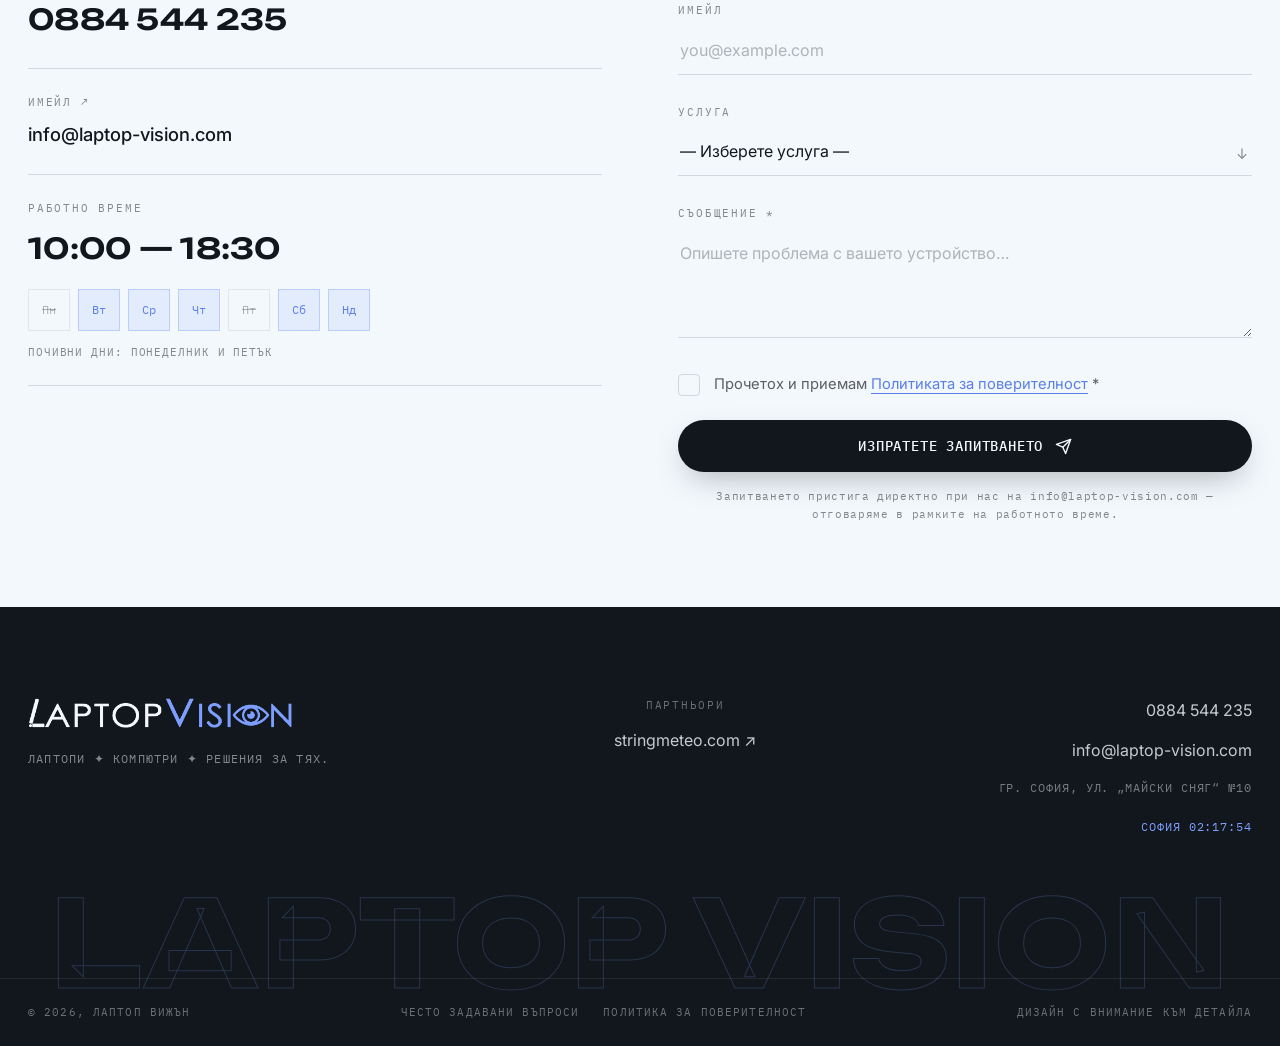
==== commit 963d571b: "Fixed caching bug." ====
--- a/index.html
+++ b/index.html
@@ -35,7 +35,7 @@
 <link rel="preconnect" href="https://fonts.googleapis.com">
 <link rel="preconnect" href="https://fonts.gstatic.com" crossorigin>
 <link href="https://fonts.googleapis.com/css2?family=Unbounded:wght@400;500;600;700&family=Inter:wght@400;500;600&family=IBM+Plex+Mono:wght@400;500&family=Playfair+Display:ital,wght@1,500;1,600&display=swap" rel="stylesheet">
-<link rel="stylesheet" href="styles.css">
+<link rel="stylesheet" href="styles.css?v=20261003">
 <script type="application/ld+json">
 {
   "@context": "https://schema.org",
@@ -676,6 +676,6 @@
   </div>
 </footer>
 
-<script src="script.js"></script>
+<script src="script.js?v=20261003"></script>
 </body>
 </html>
